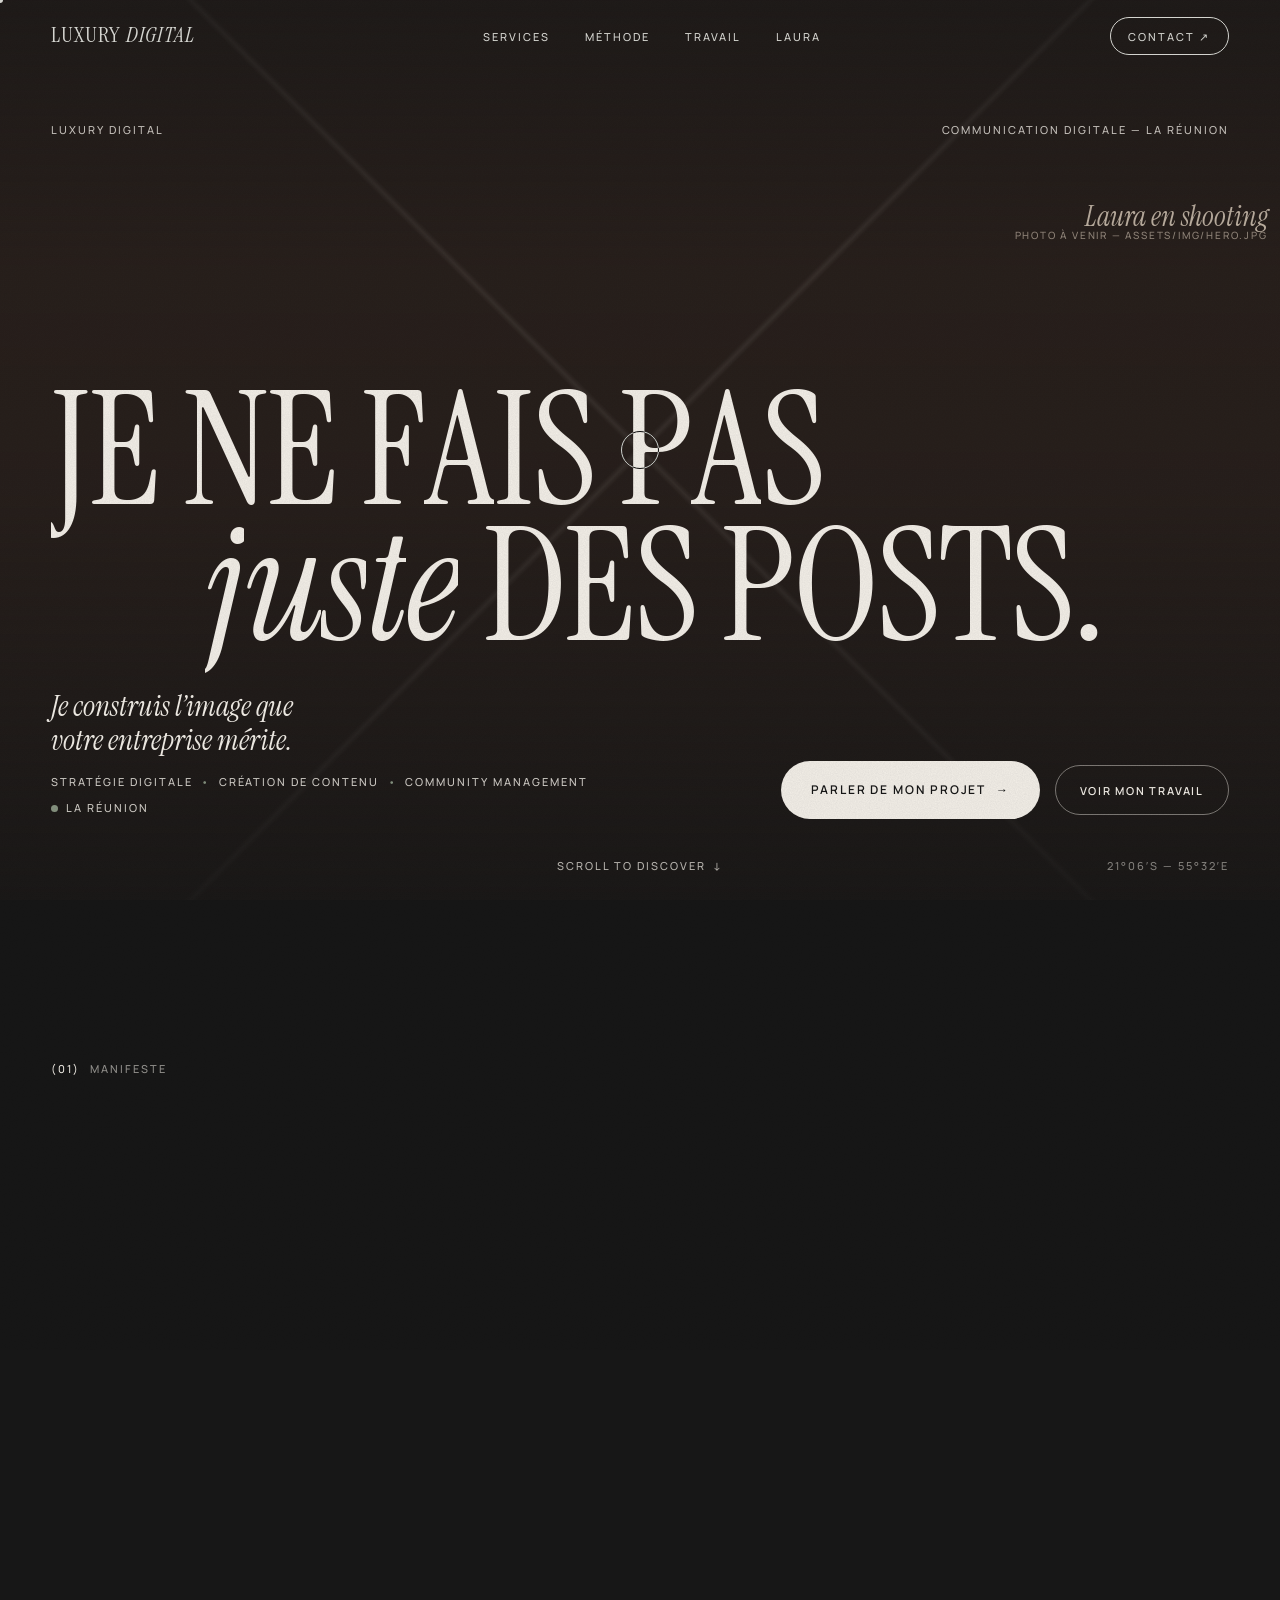
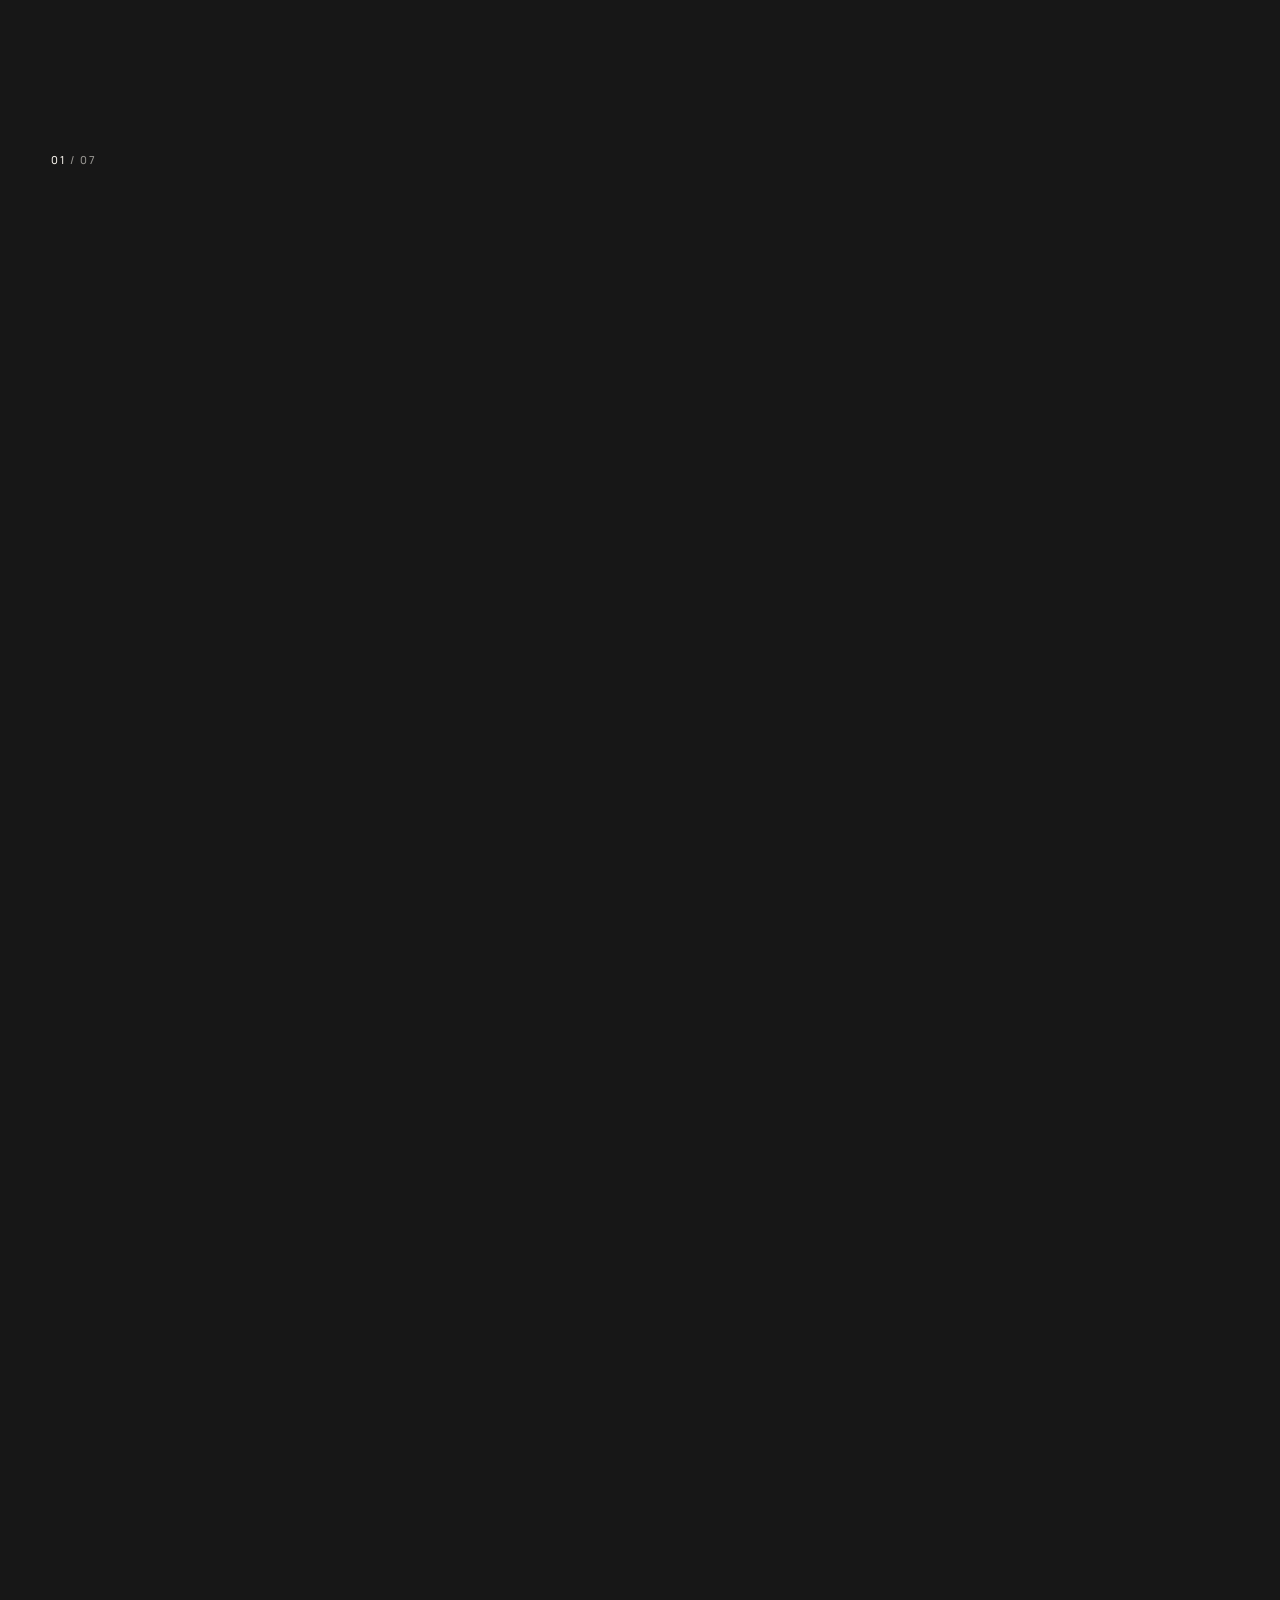
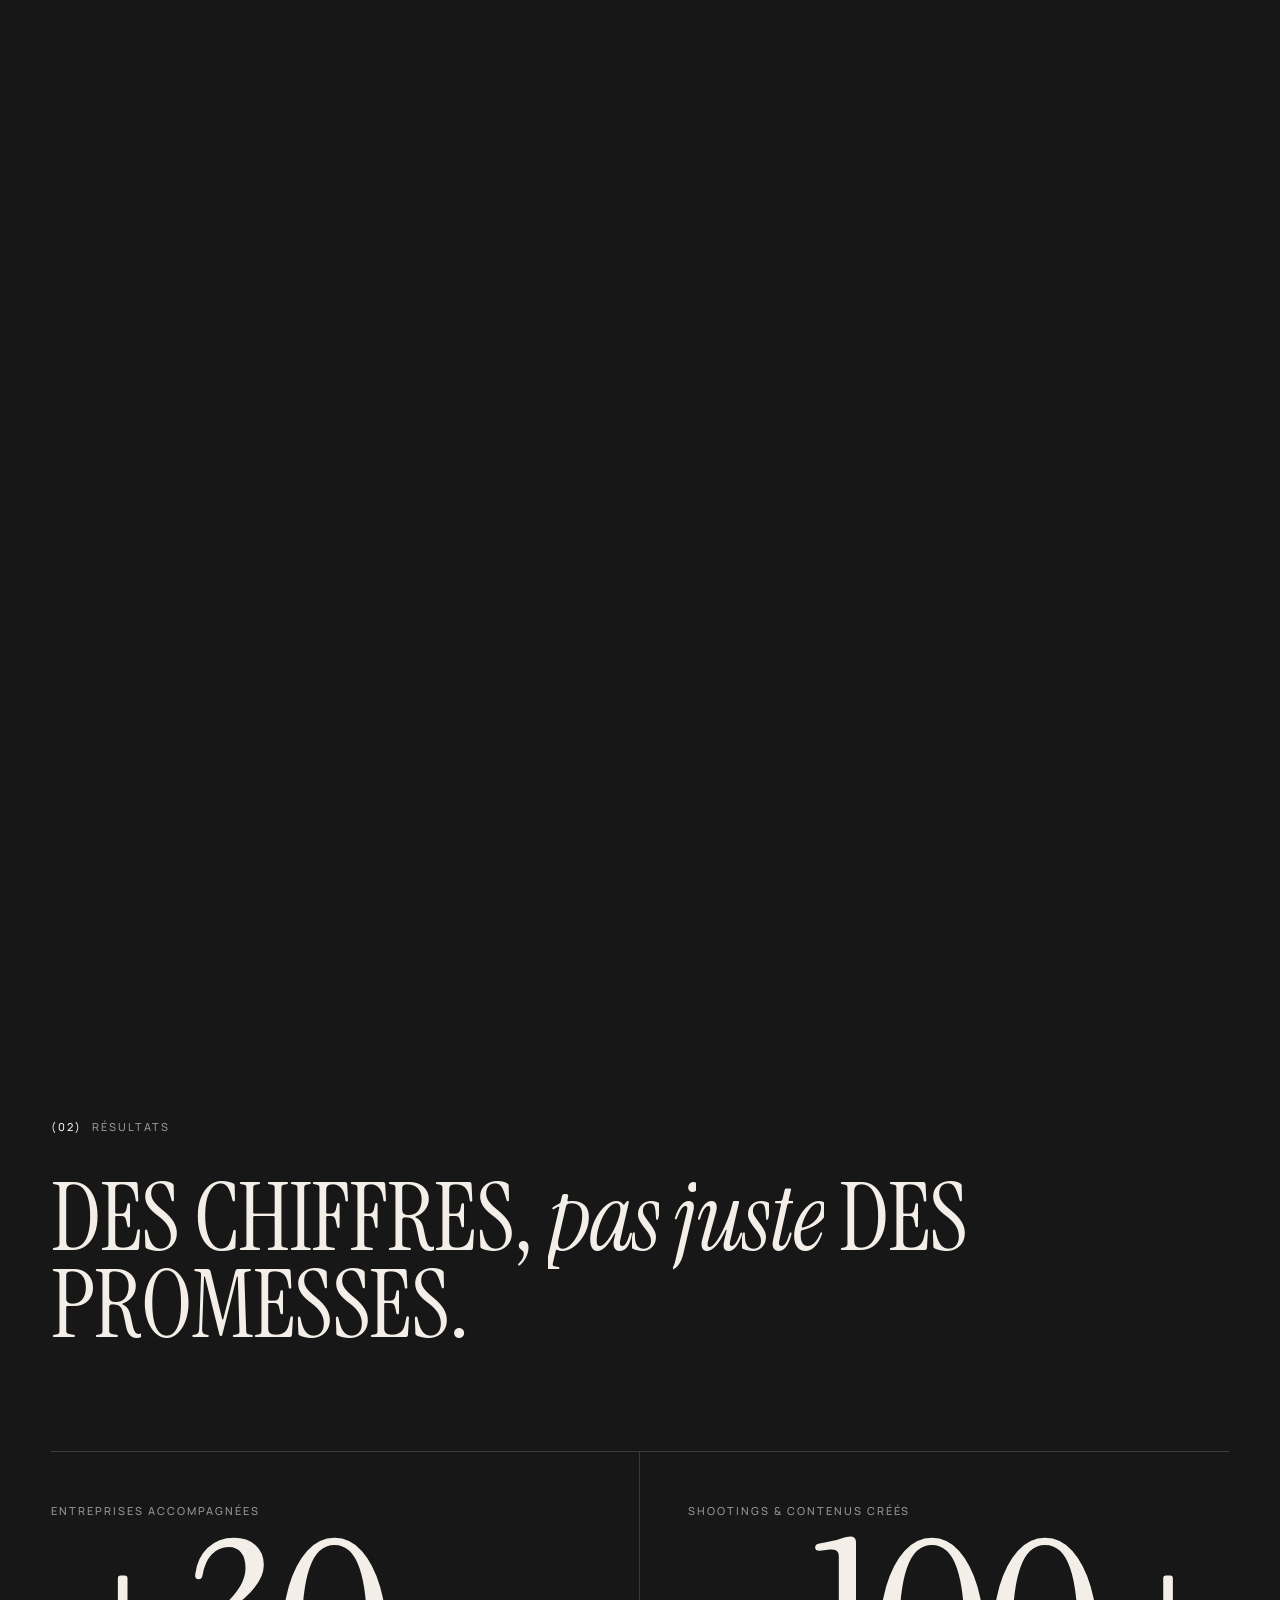
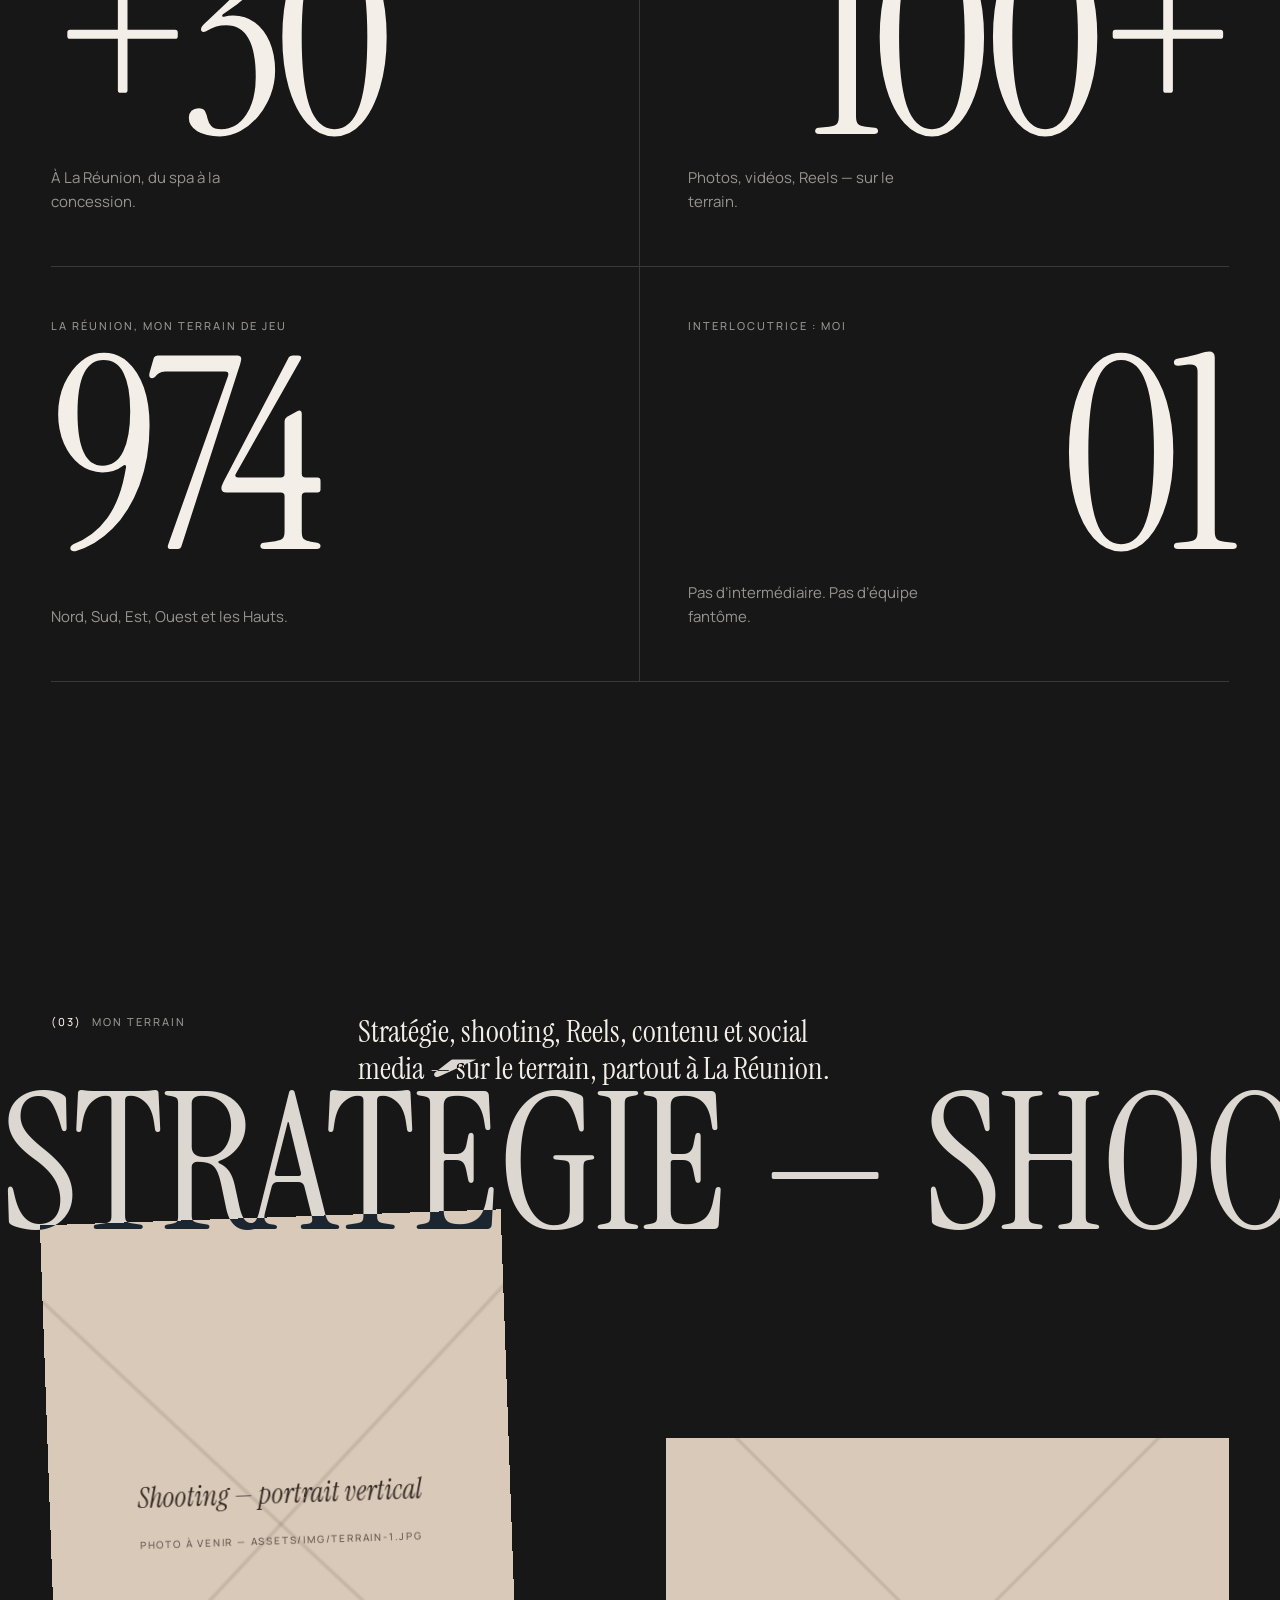
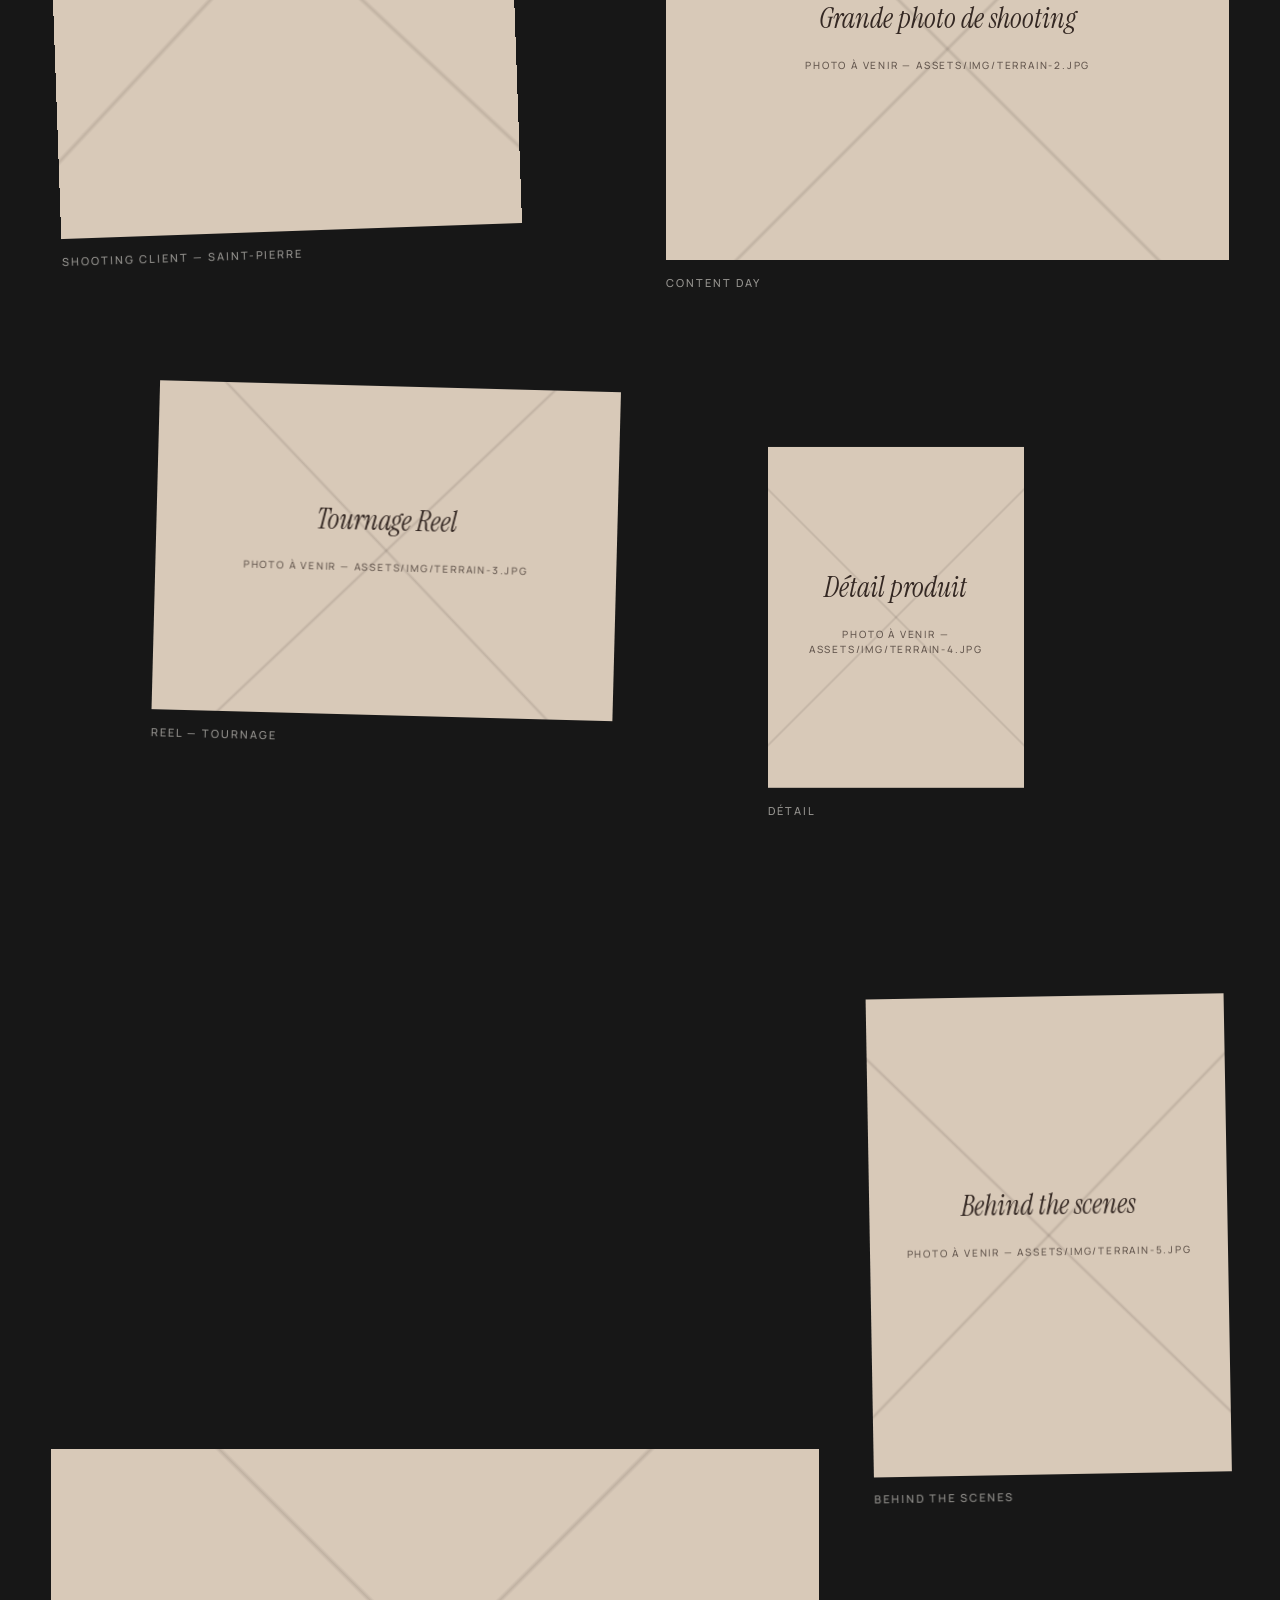
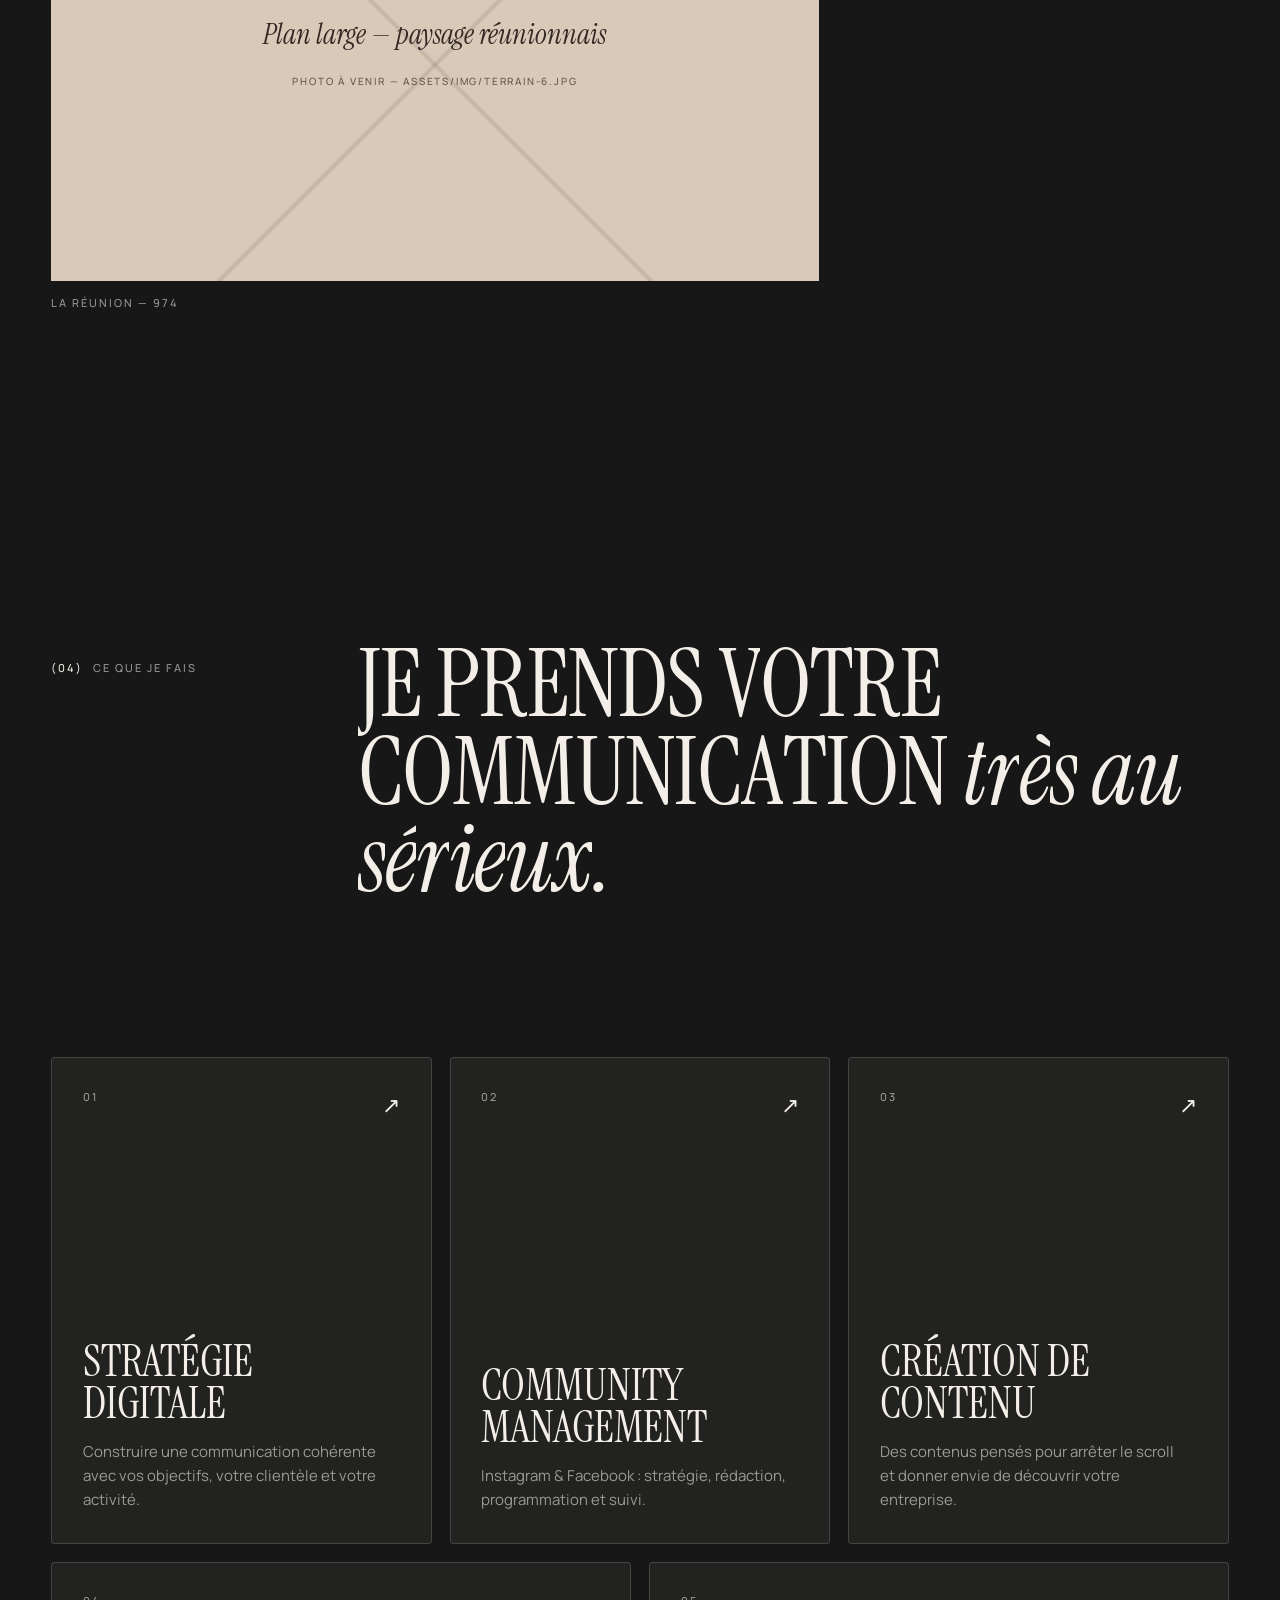
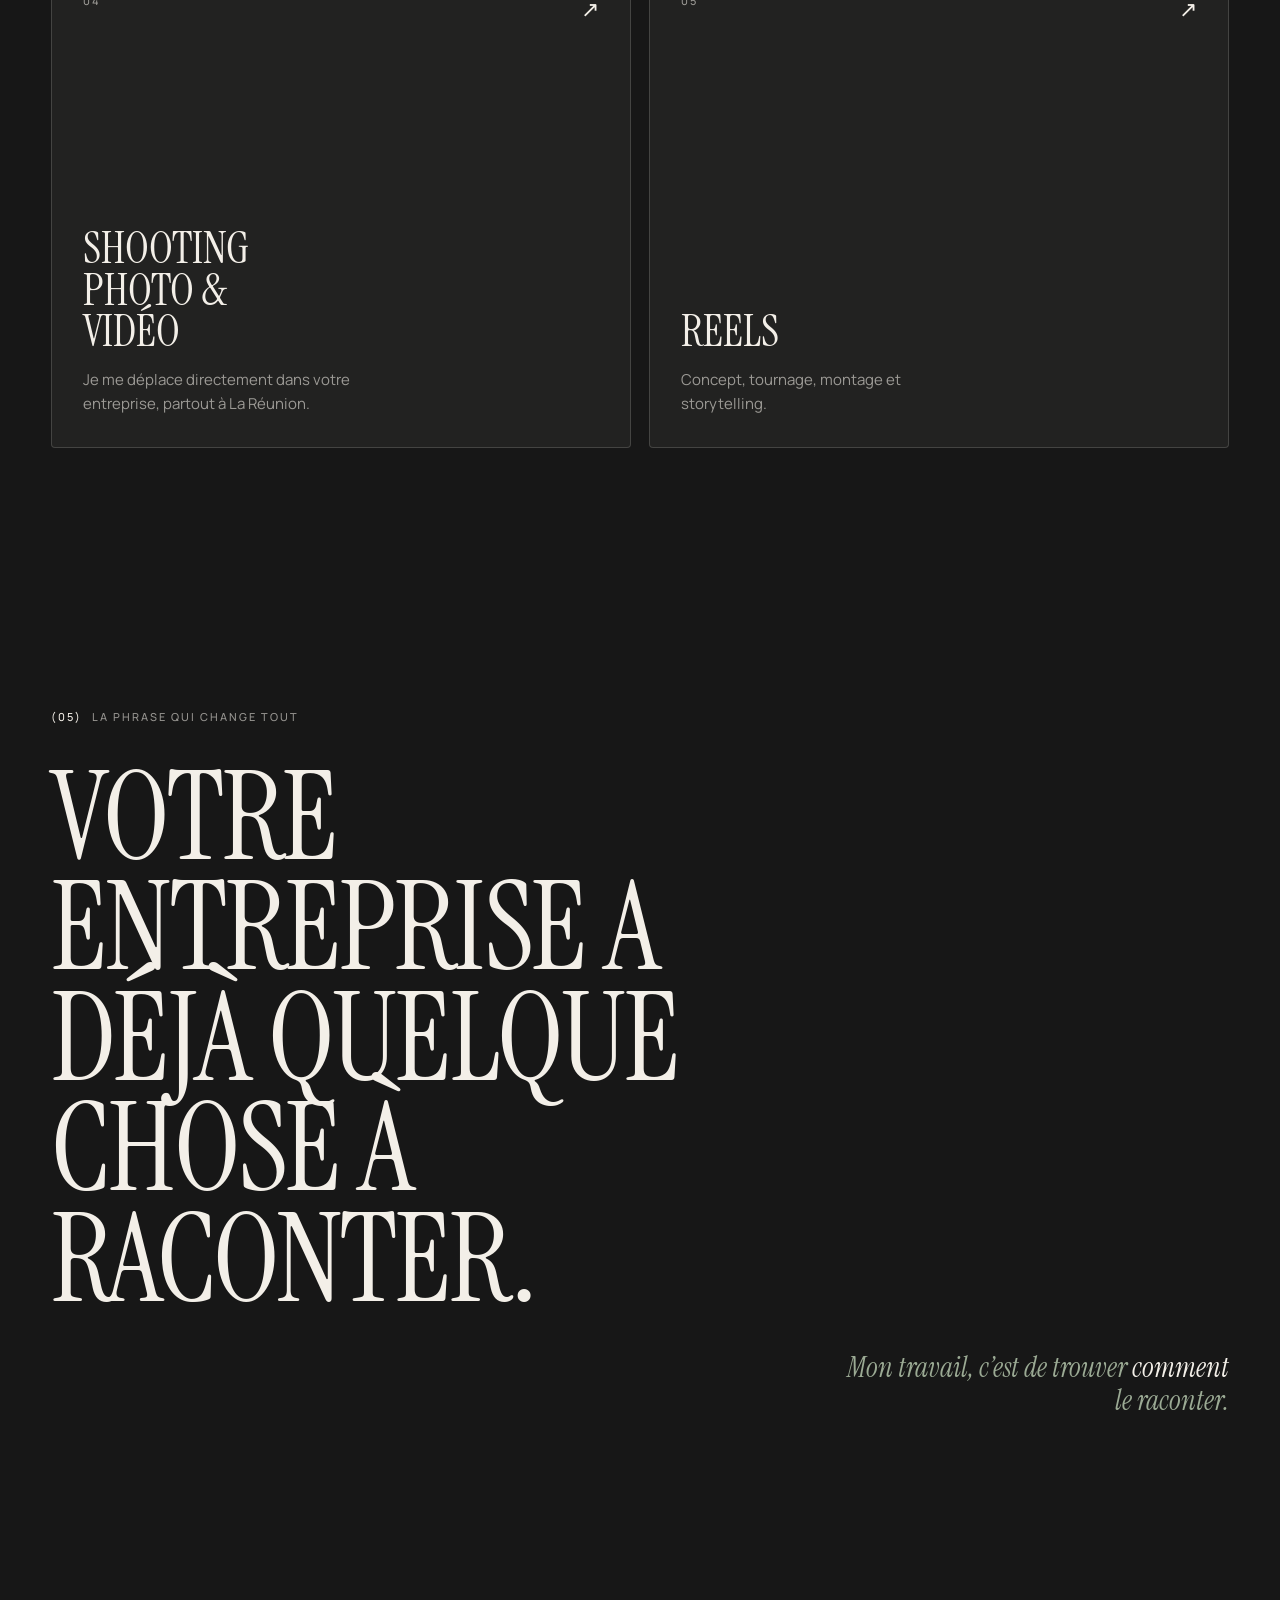
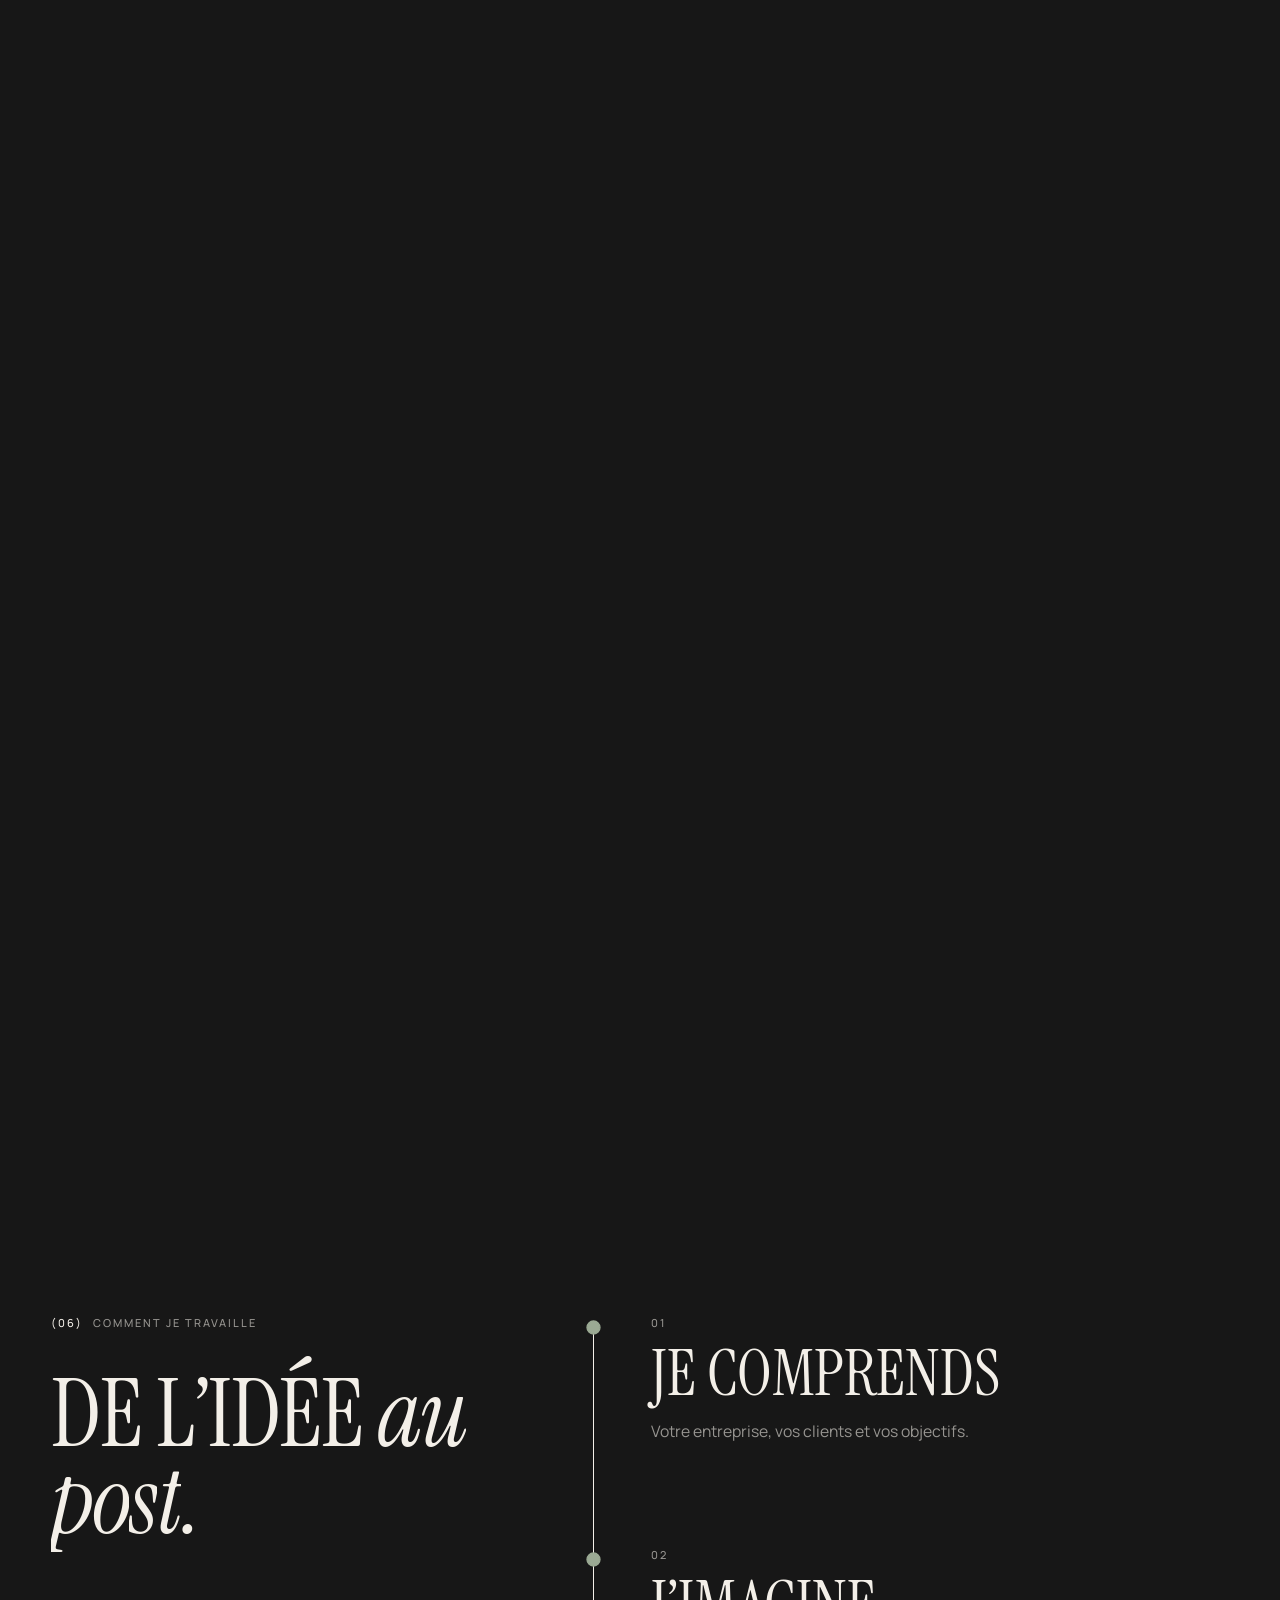
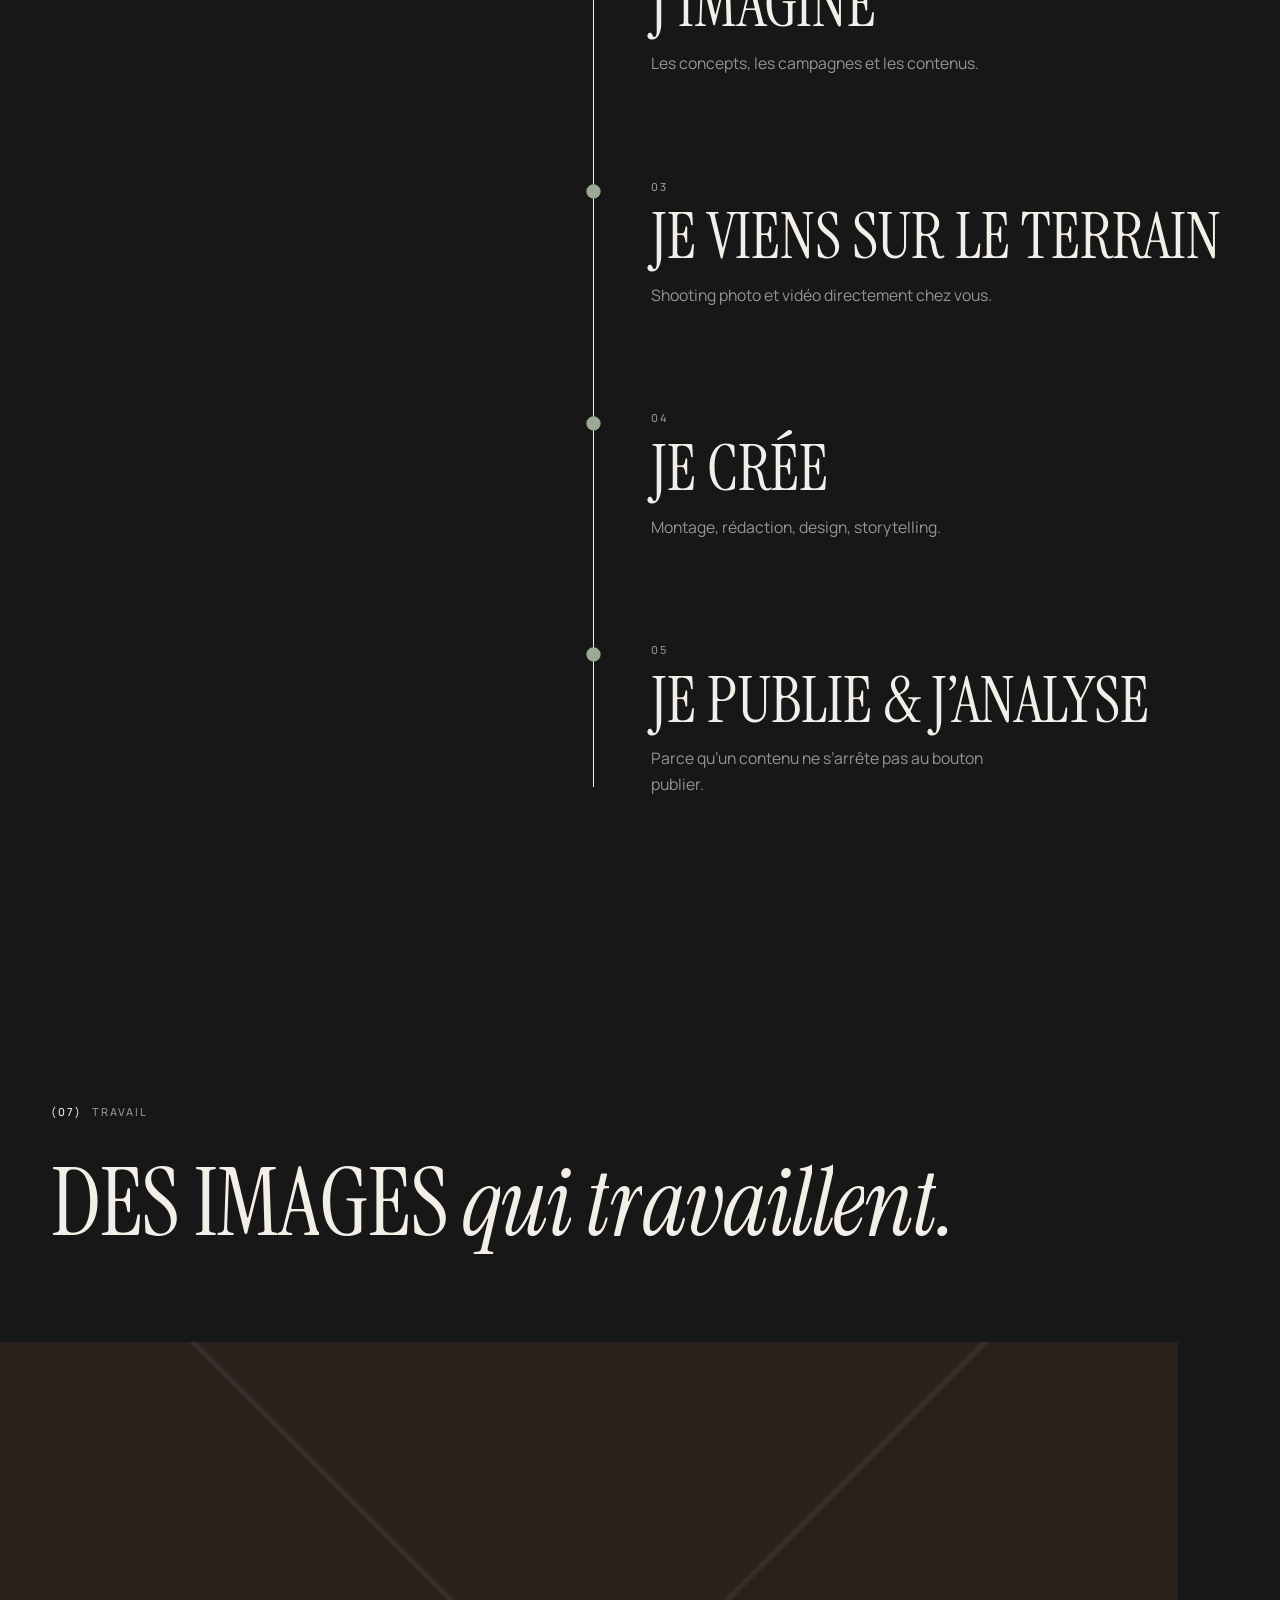
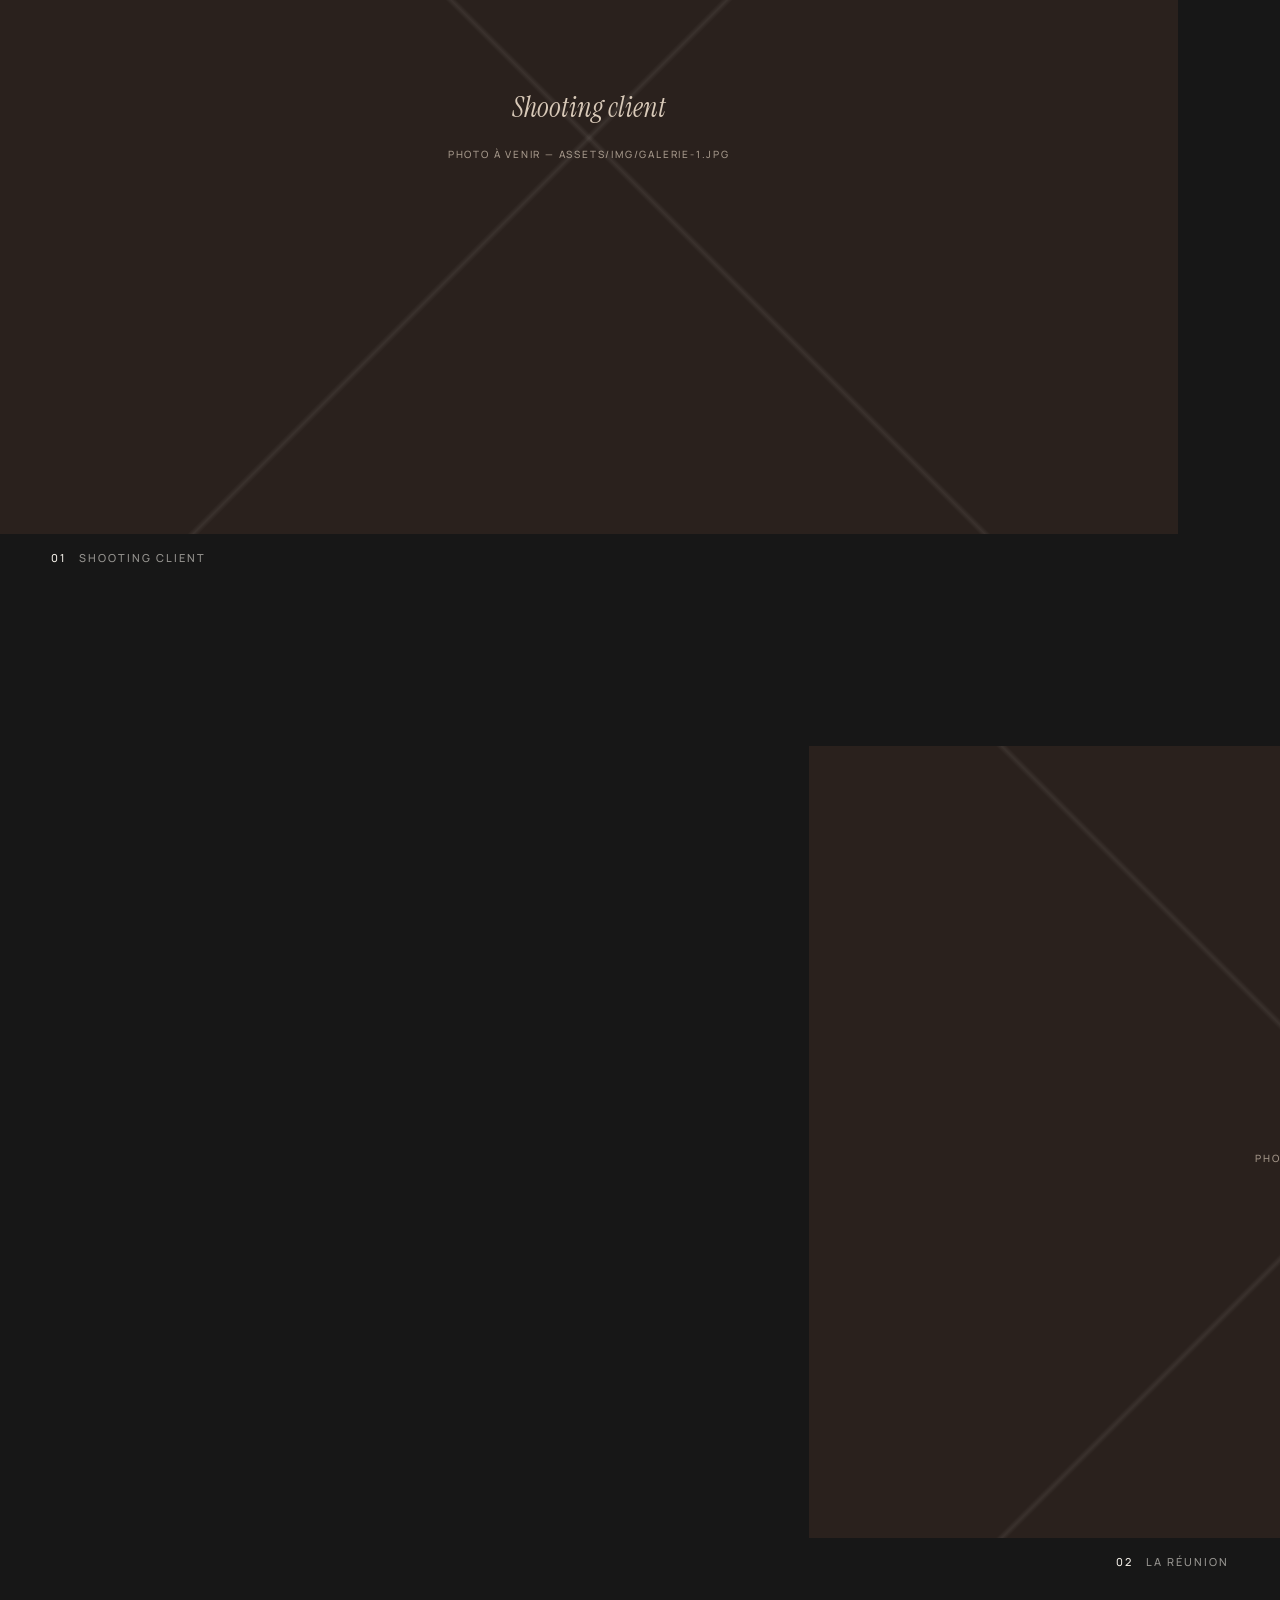
==== index.html @ c5b760ed "Site one-page Luxury Digital : design éditorial, animations, SEO - index.html : 12 sections (hero, m" ====
<!doctype html>
<html lang="fr" class="no-js">
<head>
  <meta charset="utf-8">
  <meta name="viewport" content="width=device-width, initial-scale=1, viewport-fit=cover">

  <title>Luxury Digital — Community manager &amp; création de contenu à La Réunion (974)</title>
  <meta name="description" content="Luxury Digital accompagne les entreprises de La Réunion dans leur communication digitale : stratégie, community management Instagram &amp; Facebook, création de contenu, shooting photo &amp; vidéo et Reels. +30 entreprises accompagnées.">
  <meta name="author" content="Laura — Luxury Digital">
  <meta name="robots" content="index, follow, max-image-preview:large">
  <meta name="theme-color" content="#171717">
  <meta name="geo.region" content="RE">
  <meta name="geo.placename" content="La Réunion">
  <meta name="geo.position" content="-21.1151;55.5364">
  <meta name="ICBM" content="-21.1151, 55.5364">
  <link rel="canonical" href="https://www.luxury-digital.re/">

  <!-- Open Graph / réseaux sociaux -->
  <meta property="og:type" content="website">
  <meta property="og:locale" content="fr_FR">
  <meta property="og:site_name" content="Luxury Digital">
  <meta property="og:title" content="Luxury Digital — Je ne fais pas juste des posts.">
  <meta property="og:description" content="Stratégie digitale, community management, création de contenu, shooting photo &amp; vidéo et Reels pour les entreprises de La Réunion.">
  <meta property="og:url" content="https://www.luxury-digital.re/">
  <meta property="og:image" content="https://www.luxury-digital.re/assets/img/og-image.jpg">
  <meta property="og:image:width" content="1200">
  <meta property="og:image:height" content="630">
  <meta property="og:image:alt" content="Luxury Digital — communication digitale à La Réunion">
  <meta name="twitter:card" content="summary_large_image">
  <meta name="twitter:title" content="Luxury Digital — Je ne fais pas juste des posts.">
  <meta name="twitter:description" content="Stratégie digitale, community management, création de contenu, shooting photo &amp; vidéo et Reels à La Réunion.">
  <meta name="twitter:image" content="https://www.luxury-digital.re/assets/img/og-image.jpg">

  <link rel="icon" href="favicon.svg" type="image/svg+xml">
  <link rel="apple-touch-icon" href="assets/img/apple-touch-icon.png">
  <link rel="manifest" href="site.webmanifest">

  <!-- Polices auto-hébergées : Instrument Serif (titres éditoriaux) + Manrope (texte) -->
  <link rel="preload" href="assets/fonts/instrument-serif-regular.woff2" as="font" type="font/woff2" crossorigin>
  <link rel="preload" href="assets/fonts/manrope-variable.woff2" as="font" type="font/woff2" crossorigin>

  <link rel="preload" as="image" href="assets/img/hero.jpg" fetchpriority="high">
  <link rel="stylesheet" href="css/style.css">

  <script>
    // JS actif + masquage propre des images manquantes (le placeholder CSS prend le relais).
    document.documentElement.classList.replace('no-js', 'js');
    document.addEventListener('error', function (e) {
      var t = e.target;
      if (t && t.tagName === 'IMG') t.classList.add('is-missing');
    }, true);
  </script>
  <script src="js/main.js" defer></script>

  <!-- Données structurées : comprises par Google et les moteurs IA -->
  <script type="application/ld+json">
  {
    "@context": "https://schema.org",
    "@graph": [
      {
        "@type": "WebSite",
        "@id": "https://www.luxury-digital.re/#website",
        "url": "https://www.luxury-digital.re/",
        "name": "Luxury Digital",
        "inLanguage": "fr-FR",
        "publisher": { "@id": "https://www.luxury-digital.re/#business" }
      },
      {
        "@type": ["ProfessionalService", "LocalBusiness"],
        "@id": "https://www.luxury-digital.re/#business",
        "name": "Luxury Digital",
        "description": "Agence indépendante de communication digitale à La Réunion : stratégie digitale, community management Instagram et Facebook, création de contenu, shooting photo et vidéo, Reels. Plus de 30 entreprises réunionnaises accompagnées.",
        "slogan": "Je ne fais pas juste des posts.",
        "url": "https://www.luxury-digital.re/",
        "image": "https://www.luxury-digital.re/assets/img/og-image.jpg",
        "logo": "https://www.luxury-digital.re/favicon.svg",
        "email": "contact@luxury-digital.re",
        "priceRange": "€€",
        "address": {
          "@type": "PostalAddress",
          "addressRegion": "La Réunion",
          "addressCountry": "RE"
        },
        "geo": { "@type": "GeoCoordinates", "latitude": -21.1151, "longitude": 55.5364 },
        "areaServed": { "@type": "AdministrativeArea", "name": "La Réunion (974)" },
        "founder": { "@id": "https://www.luxury-digital.re/#laura" },
        "sameAs": ["https://www.instagram.com/luxurydigital.re/"],
        "knowsAbout": ["Stratégie digitale", "Community management", "Instagram", "Facebook", "Création de contenu", "Shooting photo", "Vidéo", "Reels", "Storytelling", "Marketing local La Réunion"],
        "hasOfferCatalog": {
          "@type": "OfferCatalog",
          "name": "Services de communication digitale",
          "itemListElement": [
            { "@type": "Offer", "itemOffered": { "@type": "Service", "name": "Stratégie digitale", "description": "Construire une communication cohérente avec vos objectifs, votre clientèle et votre activité." } },
            { "@type": "Offer", "itemOffered": { "@type": "Service", "name": "Community management Instagram & Facebook", "description": "Stratégie, rédaction, programmation et suivi." } },
            { "@type": "Offer", "itemOffered": { "@type": "Service", "name": "Création de contenu", "description": "Des contenus pensés pour arrêter le scroll et donner envie de découvrir votre entreprise." } },
            { "@type": "Offer", "itemOffered": { "@type": "Service", "name": "Shooting photo & vidéo", "description": "Déplacement directement dans votre entreprise, partout à La Réunion." } },
            { "@type": "Offer", "itemOffered": { "@type": "Service", "name": "Reels", "description": "Concept, tournage, montage et storytelling." } }
          ]
        }
      },
      {
        "@type": "Person",
        "@id": "https://www.luxury-digital.re/#laura",
        "name": "Laura",
        "jobTitle": "Community manager & créatrice de contenu",
        "worksFor": { "@id": "https://www.luxury-digital.re/#business" },
        "workLocation": { "@type": "Place", "name": "La Réunion" }
      },
      {
        "@type": "FAQPage",
        "@id": "https://www.luxury-digital.re/#faq",
        "mainEntity": [
          { "@type": "Question", "name": "Qu'est-ce que Luxury Digital ?", "acceptedAnswer": { "@type": "Answer", "text": "Luxury Digital est une activité indépendante de communication digitale basée à La Réunion, fondée par Laura. Elle accompagne les entreprises réunionnaises en stratégie digitale, community management Instagram et Facebook, création de contenu, shooting photo et vidéo, et Reels." } },
          { "@type": "Question", "name": "Dans quelles zones de La Réunion intervenez-vous ?", "acceptedAnswer": { "@type": "Answer", "text": "Partout sur l'île : nord, sud, est, ouest et les Hauts. Les shootings photo et vidéo se font directement dans votre entreprise." } },
          { "@type": "Question", "name": "Travaillez-vous seule ou avec une équipe ?", "acceptedAnswer": { "@type": "Answer", "text": "Seule, de la réflexion stratégique jusqu'au shooting. Pas d'intermédiaire, pas d'équipe fantôme : vous avez une seule interlocutrice." } },
          { "@type": "Question", "name": "Quels types d'entreprises accompagnez-vous ?", "acceptedAnswer": { "@type": "Answer", "text": "Plus de 30 entreprises de La Réunion : instituts de beauté, spas, commerces, restaurants, lieux touristiques, services automobiles et marques locales qui veulent une image à la hauteur de leur activité." } },
          { "@type": "Question", "name": "Comment démarrer un projet ?", "acceptedAnswer": { "@type": "Answer", "text": "Par email, WhatsApp ou Instagram. Un premier échange permet de comprendre votre entreprise, vos clients et vos objectifs avant de proposer une stratégie adaptée." } }
        ]
      }
    ]
  }
  </script>
</head>

<body data-theme="ink">
  <a class="skip-link" href="#contenu">Aller au contenu</a>

  <!-- Curseur personnalisé (desktop uniquement) -->
  <div class="cursor" aria-hidden="true"><span class="cursor__ring"><span class="cursor__label">View</span></span><span class="cursor__dot"></span></div>
  <div class="progress" aria-hidden="true"><span></span></div>

  <header class="header">
    <a class="header__logo" href="#top" aria-label="Luxury Digital — retour en haut">Luxury<em>Digital</em></a>
    <nav class="header__nav" aria-label="Navigation principale">
      <a href="#services">Services</a>
      <a href="#methode">Méthode</a>
      <a href="#galerie">Travail</a>
      <a href="#laura">Laura</a>
    </nav>
    <a class="header__cta" href="#contact">Contact <span aria-hidden="true">↗</span></a>
  </header>

  <main id="contenu">

    <!-- ============ HERO ============ -->
    <section class="hero" id="top" data-theme="ink" data-cursor="view" aria-labelledby="hero-title">
      <div class="hero__media">
        <div class="hero__img media media--dark" data-label="Laura en shooting" data-file="assets/img/hero.jpg">
          <img src="assets/img/hero.jpg" alt="Laura, fondatrice de Luxury Digital, en plein shooting photo pour une entreprise à La Réunion" width="2400" height="1600" fetchpriority="high" decoding="async">
        </div>
      </div>
      <div class="hero__veil" aria-hidden="true"></div>

      <div class="hero__grid">
        <p class="hero__eyebrow annot"><span>Luxury Digital</span><span>Communication digitale — La Réunion</span></p>

        <h1 class="hero__title" id="hero-title">
          <span class="line"><span data-split>Je ne fais pas</span></span>
          <span class="line line--indent"><span data-split><em>juste</em> des posts.</span></span>
          <span class="sr-only"> — Luxury Digital, community manager et créatrice de contenu à La Réunion.</span>
        </h1>

        <div class="hero__bottom">
          <div class="hero__text">
            <p class="hero__sub">Je construis l’image que votre entreprise mérite.</p>
            <p class="hero__meta annot">Stratégie digitale <i>•</i> Création de contenu <i>•</i> Community management</p>
            <p class="hero__loc annot"><span class="dot" aria-hidden="true"></span>La Réunion</p>
          </div>
          <div class="hero__actions">
            <a class="btn btn--primary magnetic" href="#contact"><span class="btn__inner">Parler de mon projet <span class="btn__arrow" aria-hidden="true">→</span></span></a>
            <a class="btn btn--ghost magnetic" href="#galerie"><span class="btn__inner">Voir mon travail</span></a>
          </div>
        </div>
      </div>

      <p class="hero__coords annot" aria-hidden="true">21°06′S — 55°32′E</p>
      <a class="hero__scroll annot" href="#manifeste">Scroll to discover <span aria-hidden="true">↓</span></a>
    </section>

    <!-- ============ 02 MANIFESTE ============ -->
    <section class="manifesto" id="manifeste" data-theme="cream" data-sticky="manifesto" aria-label="Manifeste">
      <div class="manifesto__sticky">
        <p class="label annot"><span>(01)</span> Manifeste</p>
        <h2 class="manifesto__statement">
          <span class="m-line" data-step="0"><span>Une bonne communication</span></span>
          <span class="m-line" data-step="0"><span>ne doit pas juste être belle.</span></span>
          <span class="m-line m-line--accent" data-step="1"><span>Elle doit donner <em>envie.</em></span></span>
        </h2>
        <ul class="manifesto__list">
          <li class="m-line" data-step="2"><span>De cliquer.</span></li>
          <li class="m-line" data-step="3"><span>De venir.</span></li>
          <li class="m-line" data-step="4"><span>De réserver.</span></li>
          <li class="m-line" data-step="5"><span>D’acheter.</span></li>
          <li class="m-line" data-step="6"><span><em>De se souvenir.</em></span></li>
        </ul>
        <p class="manifesto__counter annot" aria-hidden="true"><span class="manifesto__index">01</span> / 07</p>
      </div>
    </section>

    <!-- ============ 03 CHIFFRES ============ -->
    <section class="stats" id="chiffres" data-theme="sand" aria-labelledby="stats-title">
      <div class="container">
        <div class="section-head">
          <p class="label annot"><span>(02)</span> Résultats</p>
          <h2 class="title-xl" id="stats-title" data-split data-reveal>Des chiffres, <em>pas juste</em> des promesses.</h2>
        </div>

        <dl class="stats__grid">
          <div class="stat" data-reveal>
            <dt class="stat__label annot">Entreprises accompagnées</dt>
            <dd class="stat__num" data-count="30" data-prefix="+">+30</dd>
            <p class="stat__note">À La Réunion, du spa à la concession.</p>
          </div>
          <div class="stat" data-reveal>
            <dt class="stat__label annot">Shootings &amp; contenus créés</dt>
            <dd class="stat__num" data-count="100" data-suffix="+">100+</dd>
            <p class="stat__note">Photos, vidéos, Reels — sur le terrain.</p>
          </div>
          <div class="stat" data-reveal>
            <dt class="stat__label annot">La Réunion, mon terrain de jeu</dt>
            <dd class="stat__num" data-count="974">974</dd>
            <p class="stat__note">Nord, Sud, Est, Ouest et les Hauts.</p>
          </div>
          <div class="stat" data-reveal>
            <dt class="stat__label annot">Interlocutrice : moi</dt>
            <dd class="stat__num" data-count="1" data-pad="2">01</dd>
            <p class="stat__note">Pas d’intermédiaire. Pas d’équipe fantôme.</p>
          </div>
        </dl>
      </div>
    </section>

    <!-- ============ 04 MON TERRAIN ============ -->
    <section class="terrain" id="terrain" data-theme="cream" aria-labelledby="terrain-title">
      <div class="container terrain__head">
        <p class="label annot"><span>(03)</span> Mon terrain</p>
        <h2 class="terrain__title" id="terrain-title" data-reveal>Stratégie, shooting, Reels, contenu et social media — sur le terrain, partout à La Réunion.</h2>
      </div>

      <div class="terrain__ticker-wrap" aria-hidden="true">
        <div class="ticker">
          <div class="ticker__track">
            <span>Stratégie — Shooting — Reels — Contenu — Social media —&nbsp;</span>
            <span>Stratégie — Shooting — Reels — Contenu — Social media —&nbsp;</span>
          </div>
        </div>
      </div>

      <div class="terrain__grid">
        <figure class="t-item t-item--1" data-parallax style="--speed:.18;--rot:-2deg" data-cursor="view">
          <div class="media" data-label="Shooting — portrait vertical" data-file="assets/img/terrain-1.jpg"><img src="assets/img/terrain-1.jpg" alt="Shooting photo en entreprise à La Réunion" width="900" height="1200" loading="lazy" decoding="async"></div>
          <figcaption class="annot">Shooting client — Saint-Pierre</figcaption>
        </figure>
        <figure class="t-item t-item--2" data-parallax style="--speed:-.1;--rot:0deg" data-cursor="view">
          <div class="media" data-label="Grande photo de shooting" data-file="assets/img/terrain-2.jpg"><img src="assets/img/terrain-2.jpg" alt="Création de contenu pour une entreprise réunionnaise" width="1600" height="1200" loading="lazy" decoding="async"></div>
          <figcaption class="annot">Content day</figcaption>
        </figure>
        <figure class="t-item t-item--3" data-parallax style="--speed:.08;--rot:1.5deg" data-cursor="view">
          <div class="media" data-label="Tournage Reel" data-file="assets/img/terrain-3.jpg"><img src="assets/img/terrain-3.jpg" alt="Tournage d’un Reel Instagram" width="1400" height="1000" loading="lazy" decoding="async"></div>
          <figcaption class="annot">Reel — tournage</figcaption>
        </figure>
        <figure class="t-item t-item--4" data-parallax style="--speed:.22;--rot:0deg" data-cursor="view">
          <div class="media" data-label="Détail produit" data-file="assets/img/terrain-4.jpg"><img src="assets/img/terrain-4.jpg" alt="Photo produit réalisée lors d’un shooting" width="900" height="1200" loading="lazy" decoding="async"></div>
          <figcaption class="annot">Détail</figcaption>
        </figure>
        <figure class="t-item t-item--5" data-parallax style="--speed:-.14;--rot:-1deg" data-cursor="view">
          <div class="media" data-label="Behind the scenes" data-file="assets/img/terrain-5.jpg"><img src="assets/img/terrain-5.jpg" alt="Coulisses d’un shooting Luxury Digital" width="900" height="1200" loading="lazy" decoding="async"></div>
          <figcaption class="annot">Behind the scenes</figcaption>
        </figure>
        <figure class="t-item t-item--6" data-parallax style="--speed:.1;--rot:0deg" data-cursor="view">
          <div class="media" data-label="Plan large — paysage réunionnais" data-file="assets/img/terrain-6.jpg"><img src="assets/img/terrain-6.jpg" alt="Paysage de La Réunion lors d’un shooting" width="1920" height="1080" loading="lazy" decoding="async"></div>
          <figcaption class="annot">La Réunion — 974</figcaption>
        </figure>
      </div>
    </section>

    <!-- ============ 05 CE QUE JE FAIS ============ -->
    <section class="services" id="services" data-theme="cream" aria-labelledby="services-title">
      <div class="container">
        <div class="section-head section-head--split">
          <p class="label annot"><span>(04)</span> Ce que je fais</p>
          <div>
            <h2 class="title-xl" id="services-title" data-split data-reveal>Je prends votre communication <em>très au sérieux.</em></h2>
            <p class="services__aside" data-reveal>Mais pas moi-même.</p>
          </div>
        </div>

        <ol class="services__grid">
          <li class="card" data-tilt data-reveal>
            <div class="card__media media media--dark" data-label="Stratégie digitale" data-file="assets/img/service-strategie.jpg" aria-hidden="true"><img src="assets/img/service-strategie.jpg" alt="" width="1200" height="1500" loading="lazy" decoding="async"></div>
            <div class="card__body">
              <span class="card__num annot">01</span>
              <h3 class="card__title">Stratégie digitale</h3>
              <p class="card__text">Construire une communication cohérente avec vos objectifs, votre clientèle et votre activité.</p>
              <span class="card__arrow" aria-hidden="true">↗</span>
            </div>
          </li>
          <li class="card" data-tilt data-reveal>
            <div class="card__media media media--dark" data-label="Community management" data-file="assets/img/service-community.jpg" aria-hidden="true"><img src="assets/img/service-community.jpg" alt="" width="1200" height="1500" loading="lazy" decoding="async"></div>
            <div class="card__body">
              <span class="card__num annot">02</span>
              <h3 class="card__title">Community management</h3>
              <p class="card__text">Instagram &amp; Facebook : stratégie, rédaction, programmation et suivi.</p>
              <span class="card__arrow" aria-hidden="true">↗</span>
            </div>
          </li>
          <li class="card" data-tilt data-reveal>
            <div class="card__media media media--dark" data-label="Création de contenu" data-file="assets/img/service-contenu.jpg" aria-hidden="true"><img src="assets/img/service-contenu.jpg" alt="" width="1200" height="1500" loading="lazy" decoding="async"></div>
            <div class="card__body">
              <span class="card__num annot">03</span>
              <h3 class="card__title">Création de contenu</h3>
              <p class="card__text">Des contenus pensés pour arrêter le scroll et donner envie de découvrir votre entreprise.</p>
              <span class="card__arrow" aria-hidden="true">↗</span>
            </div>
          </li>
          <li class="card card--wide" data-tilt data-reveal>
            <div class="card__media media media--dark" data-label="Shooting photo &amp; vidéo" data-file="assets/img/service-shooting.jpg" aria-hidden="true"><img src="assets/img/service-shooting.jpg" alt="" width="1600" height="1200" loading="lazy" decoding="async"></div>
            <div class="card__body">
              <span class="card__num annot">04</span>
              <h3 class="card__title">Shooting photo &amp; vidéo</h3>
              <p class="card__text">Je me déplace directement dans votre entreprise, partout à La Réunion.</p>
              <span class="card__arrow" aria-hidden="true">↗</span>
            </div>
          </li>
          <li class="card card--wide" data-tilt data-reveal>
            <div class="card__media media media--dark" data-label="Reels" data-file="assets/img/service-reels.jpg" aria-hidden="true"><img src="assets/img/service-reels.jpg" alt="" width="1600" height="1200" loading="lazy" decoding="async"></div>
            <div class="card__body">
              <span class="card__num annot">05</span>
              <h3 class="card__title">Reels</h3>
              <p class="card__text">Concept, tournage, montage et storytelling.</p>
              <span class="card__arrow" aria-hidden="true">↗</span>
            </div>
          </li>
        </ol>
      </div>
    </section>

    <!-- ============ 06 LA PHRASE QUI CHANGE TOUT ============ -->
    <section class="statement" id="histoire" data-theme="choco" data-sticky="statement" aria-labelledby="statement-title">
      <div class="statement__sticky">
        <p class="label annot"><span>(05)</span> La phrase qui change tout</p>
        <h2 class="statement__title" id="statement-title" data-chars>Votre entreprise a déjà quelque chose à raconter.</h2>
        <p class="statement__sub">Mon travail, c’est de trouver <em>comment</em> le raconter.</p>
      </div>
    </section>

    <!-- ============ 07 COMMENT JE TRAVAILLE ============ -->
    <section class="process" id="methode" data-theme="cream" aria-labelledby="process-title">
      <div class="container process__layout">
        <div class="process__head">
          <p class="label annot"><span>(06)</span> Comment je travaille</p>
          <h2 class="title-xl" id="process-title" data-split data-reveal>De l’idée <em>au post.</em></h2>
        </div>

        <ol class="timeline" data-timeline>
          <li class="timeline__line" aria-hidden="true"><span></span></li>
          <li class="step">
            <span class="step__num annot">01</span>
            <h3 class="step__title">Je comprends</h3>
            <p class="step__text">Votre entreprise, vos clients et vos objectifs.</p>
          </li>
          <li class="step">
            <span class="step__num annot">02</span>
            <h3 class="step__title">J’imagine</h3>
            <p class="step__text">Les concepts, les campagnes et les contenus.</p>
          </li>
          <li class="step">
            <span class="step__num annot">03</span>
            <h3 class="step__title">Je viens sur le terrain</h3>
            <p class="step__text">Shooting photo et vidéo directement chez vous.</p>
          </li>
          <li class="step">
            <span class="step__num annot">04</span>
            <h3 class="step__title">Je crée</h3>
            <p class="step__text">Montage, rédaction, design, storytelling.</p>
          </li>
          <li class="step">
            <span class="step__num annot">05</span>
            <h3 class="step__title">Je publie &amp; j’analyse</h3>
            <p class="step__text">Parce qu’un contenu ne s’arrête pas au bouton publier.</p>
          </li>
        </ol>
      </div>
    </section>

    <!-- ============ 08 GALERIE ============ -->
    <section class="gallery" id="galerie" data-theme="ink" aria-labelledby="gallery-title">
      <div class="container gallery__head">
        <p class="label annot"><span>(07)</span> Travail</p>
        <h2 class="title-xl" id="gallery-title" data-split data-reveal>Des images <em>qui travaillent.</em></h2>
      </div>

      <figure class="g-panel g-panel--left" data-parallax data-cursor="view">
        <div class="g-panel__frame media media--dark" data-label="Shooting client" data-file="assets/img/galerie-1.jpg">
          <img src="assets/img/galerie-1.jpg" alt="Shooting client réalisé par Luxury Digital" width="2000" height="1250" loading="lazy" decoding="async">
        </div>
        <figcaption class="annot"><span>01</span> Shooting client</figcaption>
      </figure>

      <figure class="g-panel g-panel--right" data-parallax data-cursor="view">
        <div class="g-panel__frame media media--dark" data-label="La Réunion" data-file="assets/img/galerie-2.jpg">
          <img src="assets/img/galerie-2.jpg" alt="Photographie de La Réunion pour une campagne locale" width="2000" height="1250" loading="lazy" decoding="async">
        </div>
        <figcaption class="annot"><span>02</span> La Réunion</figcaption>
      </figure>

      <figure class="g-panel g-panel--zoom" data-parallax data-cursor="view">
        <div class="g-panel__frame media media--dark" data-label="Content day" data-file="assets/img/galerie-3.jpg">
          <img src="assets/img/galerie-3.jpg" alt="Content day : journée de création de contenu en entreprise" width="2400" height="1350" loading="lazy" decoding="async">
        </div>
        <figcaption class="annot"><span>03</span> Content day</figcaption>
      </figure>

      <div class="g-sticky">
        <figure class="g-sticky__media" data-cursor="view">
          <div class="media media--dark" data-label="Behind the scenes" data-file="assets/img/galerie-4.jpg">
            <img src="assets/img/galerie-4.jpg" alt="Coulisses d’un tournage de Reel à La Réunion" width="1200" height="1600" loading="lazy" decoding="async">
          </div>
          <figcaption class="annot"><span>04</span> Behind the scenes</figcaption>
        </figure>
        <div class="g-sticky__texts">
          <div class="g-text" data-reveal>
            <p class="annot">Avant</p>
            <p class="g-text__big">Un repérage, une intention, <em>une lumière.</em></p>
          </div>
          <div class="g-text" data-reveal>
            <p class="annot">Pendant</p>
            <p class="g-text__big">Diriger, rassurer, capter <em>le vrai.</em> Vos équipes, vos gestes, votre lieu.</p>
          </div>
          <div class="g-text" data-reveal>
            <p class="annot">Après</p>
            <p class="g-text__big">Des contenus prêts à publier, pensés pour <em>votre</em> audience.</p>
          </div>
        </div>
      </div>
    </section>

    <!-- ============ 09 PREUVE SOCIALE ============ -->
    <section class="clients" id="clients" data-theme="cream" aria-labelledby="clients-title">
      <div class="container clients__layout">
        <div class="clients__head">
          <p class="label annot"><span>(08)</span> Preuve sociale</p>
          <h2 class="title-xl" id="clients-title" data-split data-reveal>Ils m’ont fait <em>confiance.</em></h2>
          <p class="clients__note annot">+30 entreprises réunionnaises</p>
        </div>

        <div class="credits">
          <!-- Liste lisible (SEO + lecteurs d’écran) -->
          <ul class="sr-only">
            <li>Côté Sud Spa</li><li>Jardin des Parfums &amp; des Épices</li><li>Pandora Poppy</li><li>KEO Maison de Beauté</li><li>Framboise</li><li>Luxury Detailing</li>
          </ul>
          <div class="credits__roll" aria-hidden="true">
            <div class="credits__track">
              <!-- Ajoutez / modifiez vos clients ici (bloc répété 2× pour une boucle parfaite) -->
              <div class="credits__set">
                <p class="credits__role">avec</p>
                <p class="credits__name">Côté Sud Spa</p>
                <p class="credits__name credits__name--it">Jardin des Parfums <em>&amp;</em> des Épices</p>
                <p class="credits__name">Pandora Poppy</p>
                <p class="credits__role">et</p>
                <p class="credits__name credits__name--it">KEO Maison de Beauté</p>
                <p class="credits__name">Framboise</p>
                <p class="credits__name credits__name--it">Luxury Detailing</p>
                <p class="credits__role">&amp; plus de 24 autres entreprises de La Réunion</p>
              </div>
              <div class="credits__set">
                <p class="credits__role">avec</p>
                <p class="credits__name">Côté Sud Spa</p>
                <p class="credits__name credits__name--it">Jardin des Parfums <em>&amp;</em> des Épices</p>
                <p class="credits__name">Pandora Poppy</p>
                <p class="credits__role">et</p>
                <p class="credits__name credits__name--it">KEO Maison de Beauté</p>
                <p class="credits__name">Framboise</p>
                <p class="credits__name credits__name--it">Luxury Detailing</p>
                <p class="credits__role">&amp; plus de 24 autres entreprises de La Réunion</p>
              </div>
            </div>
          </div>
        </div>
      </div>
    </section>

    <!-- ============ 10 AVIS ============ -->
    <section class="reviews" id="avis" data-theme="cream" aria-labelledby="reviews-title">
      <div class="container">
        <div class="section-head">
          <p class="label annot"><span>(09)</span> Avis Google</p>
          <h2 class="sr-only" id="reviews-title">Avis clients Google</h2>
        </div>

        <figure class="review" data-reveal>
          <blockquote class="review__quote"><p>“Toujours à l’écoute, professionnelle, réactive et <em>pleine de bonnes idées.</em>”</p></blockquote>
          <figcaption class="review__meta annot"><span class="stars" aria-label="5 étoiles sur 5">★★★★★</span> Client Google</figcaption>
        </figure>

        <!-- AVIS D’EXEMPLE : remplacez le texte ci-dessous par un vrai avis Google, puis retirez la classe "is-sample" -->
        <figure class="review review--right is-sample" data-reveal>
          <blockquote class="review__quote"><p>“Laura a compris notre univers dès le premier rendez-vous. <em>Nos réseaux nous ressemblent enfin.</em>”</p></blockquote>
          <figcaption class="review__meta annot"><span class="stars" aria-label="5 étoiles sur 5">★★★★★</span> Client Google</figcaption>
        </figure>

        <!-- AVIS D’EXEMPLE : remplacez le texte ci-dessous par un vrai avis Google, puis retirez la classe "is-sample" -->
        <figure class="review is-sample" data-reveal>
          <blockquote class="review__quote"><p>“Des shootings efficaces, des Reels qui fonctionnent et <em>une vraie vision business.</em>”</p></blockquote>
          <figcaption class="review__meta annot"><span class="stars" aria-label="5 étoiles sur 5">★★★★★</span> Client Google</figcaption>
        </figure>
      </div>
    </section>

    <!-- ============ 11 PERSONNALITÉ ============ -->
    <section class="about" id="laura" data-theme="sand" aria-labelledby="about-title">
      <div class="container about__layout">
        <figure class="about__media" data-parallax data-cursor="view">
          <div class="media" data-label="Portrait de Laura" data-file="assets/img/laura-portrait.jpg">
            <img src="assets/img/laura-portrait.jpg" alt="Portrait de Laura, community manager et créatrice de contenu à La Réunion" width="1200" height="1600" loading="lazy" decoding="async">
          </div>
          <figcaption class="annot">Laura — fondatrice de Luxury Digital</figcaption>
        </figure>

        <div class="about__text">
          <p class="label annot"><span>(10)</span> Personnalité</p>
          <h2 class="title-xl" id="about-title" data-split data-reveal>Derrière l’écran, <em>il y a moi.</em></h2>
          <div class="about__body" data-reveal>
            <p class="about__lead">Je m’appelle Laura.</p>
            <p>Je travaille directement avec mes clients, de la réflexion stratégique jusqu’au shooting.</p>
            <p class="about__list"><span>Pas d’intermédiaire.</span><span>Pas d’équipe fantôme.</span></p>
            <p>Quand vous travaillez avec Luxury Digital, <strong>vous travaillez avec moi.</strong></p>
            <p class="about__wink">Et j’aime probablement un peu trop avoir une nouvelle idée de Reel à <span class="about__time">23h47</span>.</p>
          </div>
        </div>
      </div>
    </section>

    <!-- ============ FAQ (SEO / moteurs IA) ============ -->
    <section class="faq" id="faq" data-theme="sand" aria-labelledby="faq-title">
      <div class="container faq__layout">
        <div>
          <p class="label annot"><span>(11)</span> Questions fréquentes</p>
          <h2 class="title-l" id="faq-title">En bref.</h2>
        </div>
        <div class="faq__list">
          <details>
            <summary>Qu’est-ce que Luxury Digital ?</summary>
            <p>Luxury Digital est une activité indépendante de communication digitale basée à La Réunion, fondée par Laura. Elle accompagne les entreprises réunionnaises en stratégie digitale, community management Instagram et Facebook, création de contenu, shooting photo et vidéo, et Reels.</p>
          </details>
          <details>
            <summary>Dans quelles zones de La Réunion intervenez-vous ?</summary>
            <p>Partout sur l’île : nord, sud, est, ouest et les Hauts. Les shootings photo et vidéo se font directement dans votre entreprise.</p>
          </details>
          <details>
            <summary>Travaillez-vous seule ou avec une équipe ?</summary>
            <p>Seule, de la réflexion stratégique jusqu’au shooting. Pas d’intermédiaire, pas d’équipe fantôme : vous avez une seule interlocutrice.</p>
          </details>
          <details>
            <summary>Quels types d’entreprises accompagnez-vous ?</summary>
            <p>Plus de 30 entreprises de La Réunion : instituts de beauté, spas, commerces, restaurants, lieux touristiques, services automobiles et marques locales qui veulent une image à la hauteur de leur activité.</p>
          </details>
          <details>
            <summary>Comment démarrer un projet ?</summary>
            <p>Par email, WhatsApp ou Instagram. Un premier échange permet de comprendre votre entreprise, vos clients et vos objectifs avant de proposer une stratégie adaptée.</p>
          </details>
        </div>
      </div>
    </section>

    <!-- ============ 12 CTA ============ -->
    <section class="cta" id="contact" data-theme="ink" aria-labelledby="cta-title">
      <div class="container cta__inner">
        <p class="label annot"><span>(12)</span> Contact</p>
        <h2 class="cta__title" id="cta-title">
          <span class="line"><span data-split data-reveal>On fait quoi</span></span>
          <span class="line line--indent"><span data-split data-reveal>de votre <em>communication ?</em></span></span>
        </h2>
        <p class="cta__sub" data-reveal>Parlez-moi de votre entreprise.</p>

        <div class="cta__action">
          <a class="cta__btn magnetic" data-magnetic="0.45" href="mailto:contact@luxury-digital.re?subject=Nouveau%20projet%20%E2%80%94%20Luxury%20Digital&amp;body=Bonjour%20Laura%2C%0A%0AMon%20entreprise%20%3A%20%0AMon%20activit%C3%A9%20%3A%20%0AMon%20objectif%20%3A%20%0A">
            <span class="btn__inner">Démarrer un projet <span class="btn__arrow" aria-hidden="true">→</span></span>
          </a>
        </div>

        <ul class="cta__links">
          <li><a class="u-link" href="https://www.instagram.com/luxurydigital.re/" target="_blank" rel="noopener">Instagram</a></li>
          <li><a class="u-link" href="mailto:contact@luxury-digital.re">Email</a></li>
          <li><a class="u-link" href="https://wa.me/262600000000" target="_blank" rel="noopener">WhatsApp</a></li>
        </ul>
      </div>
    </section>
  </main>

  <!-- ============ FOOTER ============ -->
  <footer class="footer" data-theme="ink">
    <div class="container footer__inner">
      <p class="footer__logo">Luxury <em>Digital</em></p>
      <div class="footer__cols">
        <p class="footer__desc">Community Manager &amp; Créatrice de contenu<br>La Réunion <span aria-label="drapeau de La Réunion">🇷🇪</span></p>
        <ul class="footer__links">
          <li><a class="u-link" href="https://www.instagram.com/luxurydigital.re/" target="_blank" rel="noopener">Instagram</a></li>
          <li><a class="u-link" href="mailto:contact@luxury-digital.re">Email</a></li>
          <li><a class="u-link" href="https://wa.me/262600000000" target="_blank" rel="noopener">WhatsApp</a></li>
        </ul>
      </div>
      <div class="footer__bottom annot">
        <p>Stratégie. Création. Terrain. Résultats.</p>
        <p>© <span data-year>2026</span> Luxury Digital</p>
      </div>
    </div>
  </footer>
</body>
</html>
---- css/style.css ----
/* ==========================================================================
   LUXURY DIGITAL — feuille de styles
   Palette : crème #F3EFE8 · sable #D8C9B8 · chocolat #342823 · sauge #9BAA94 · noir doux #171717
   ========================================================================== */

/* ---------- Polices auto-hébergées (sous-ensemble latin, couvre le français) ---------- */
@font-face { font-family: 'Instrument Serif'; font-style: normal; font-weight: 400; font-display: swap; src: url('../assets/fonts/instrument-serif-regular.woff2') format('woff2'); }
@font-face { font-family: 'Instrument Serif'; font-style: italic; font-weight: 400; font-display: swap; src: url('../assets/fonts/instrument-serif-italic.woff2') format('woff2'); }
@font-face { font-family: 'Manrope'; font-style: normal; font-weight: 200 800; font-display: swap; src: url('../assets/fonts/manrope-variable.woff2') format('woff2'); }

/* Couleurs animables (transition douce du fond entre sections) */
@property --bg { syntax: '<color>'; inherits: true; initial-value: #F3EFE8; }
@property --fg { syntax: '<color>'; inherits: true; initial-value: #171717; }

:root {
  --cream: #F3EFE8;
  --sand: #D8C9B8;
  --choco: #342823;
  --sage: #9BAA94;
  --ink: #171717;

  --bg: var(--cream);
  --fg: var(--ink);

  --serif: 'Instrument Serif', 'Cormorant Garamond', 'DM Serif Display', Georgia, 'Times New Roman', serif;
  --sans: 'Manrope', 'Inter', 'Helvetica Neue', Helvetica, Arial, sans-serif;

  --gutter: clamp(1.25rem, 4vw, 3.5rem);
  --maxw: 1600px;
  --ease: cubic-bezier(.22, 1, .36, 1);
  --ease-io: cubic-bezier(.65, 0, .35, 1);
  --header-h: 72px;
}

/* Recalculées sur chaque élément qui change --fg */
body, [data-theme] {
  --muted: color-mix(in srgb, var(--fg) 58%, transparent);
  --hair: color-mix(in srgb, var(--fg) 16%, transparent);
}
body[data-theme="cream"] { --bg: var(--cream); --fg: var(--ink); }
body[data-theme="sand"]  { --bg: var(--sand);  --fg: var(--choco); }
body[data-theme="choco"] { --bg: var(--choco); --fg: var(--cream); }
body[data-theme="ink"]   { --bg: var(--ink);   --fg: var(--cream); }

/* ---------- Reset ---------- */
*, *::before, *::after { box-sizing: border-box; }
html { -webkit-text-size-adjust: 100%; text-size-adjust: 100%; overflow-x: clip; }
body, h1, h2, h3, p, ul, ol, dl, dd, figure, blockquote { margin: 0; padding: 0; }
ul, ol { list-style: none; }
img, video { display: block; max-width: 100%; height: auto; }
a { color: inherit; text-decoration: none; }
button { font: inherit; color: inherit; background: none; border: 0; cursor: pointer; }
em { font-style: italic; }

html.js { scroll-behavior: auto; }
html:not(.js) { scroll-behavior: smooth; }

body {
  background: var(--bg);
  color: var(--fg);
  font-family: var(--sans);
  font-size: clamp(15px, 1.05vw, 17px);
  line-height: 1.6;
  font-weight: 400;
  -webkit-font-smoothing: antialiased;
  -moz-osx-font-smoothing: grayscale;
  text-rendering: optimizeLegibility;
  overflow-x: clip;
  transition: --bg 1s var(--ease), --fg 1s var(--ease);
}

::selection { background: var(--sage); color: var(--ink); }

:focus-visible { outline: 1.5px solid var(--sage); outline-offset: 4px; }

/* Sans JS : chaque section garde sa propre couleur de fond */
html:not(.js) section[data-theme="sand"]  { --bg: var(--sand);  --fg: var(--choco); background: var(--bg); color: var(--fg); }
html:not(.js) section[data-theme="choco"] { --bg: var(--choco); --fg: var(--cream); background: var(--bg); color: var(--fg); }
html:not(.js) section[data-theme="ink"],
html:not(.js) footer[data-theme="ink"]    { --bg: var(--ink);   --fg: var(--cream); background: var(--bg); color: var(--fg); }
html:not(.js) section[data-theme="cream"] { --bg: var(--cream); --fg: var(--ink);   background: var(--bg); color: var(--fg); }

/* ---------- Grain photographique ---------- */
body::after {
  content: '';
  position: fixed;
  inset: -50%;
  z-index: 90;
  pointer-events: none;
  opacity: .07;
  background-image: url("data:image/svg+xml,%3Csvg xmlns='http://www.w3.org/2000/svg' width='180' height='180'%3E%3Cfilter id='n'%3E%3CfeTurbulence type='fractalNoise' baseFrequency='.85' numOctaves='3' stitchTiles='stitch'/%3E%3CfeColorMatrix values='0 0 0 0 0 0 0 0 0 0 0 0 0 0 0 0 0 0 1 0'/%3E%3C/filter%3E%3Crect width='100%25' height='100%25' filter='url(%23n)'/%3E%3C/svg%3E");
  animation: grain 1.2s steps(6) infinite;
}
@keyframes grain {
  0%, 100% { transform: translate(0, 0); }
  20% { transform: translate(-3%, 2%); }
  40% { transform: translate(2%, -4%); }
  60% { transform: translate(-4%, -2%); }
  80% { transform: translate(3%, 3%); }
}

/* ---------- Utilitaires ---------- */
.sr-only {
  position: absolute !important; width: 1px; height: 1px; padding: 0; margin: -1px;
  overflow: hidden; clip: rect(0 0 0 0); white-space: nowrap; border: 0;
}
.skip-link {
  position: fixed; top: 12px; left: 12px; z-index: 200; padding: .75rem 1.1rem;
  background: var(--cream); color: var(--ink); transform: translateY(-200%); transition: transform .3s var(--ease);
}
.skip-link:focus { transform: none; }

.container { width: 100%; max-width: var(--maxw); margin-inline: auto; padding-inline: var(--gutter); }

.annot {
  font-family: var(--sans);
  font-size: 11px;
  font-weight: 500;
  letter-spacing: .18em;
  text-transform: uppercase;
  line-height: 1.5;
}
.label { display: flex; gap: .9em; align-items: baseline; color: var(--muted); margin-bottom: clamp(1.5rem, 3vw, 2.5rem); }
.label span { color: var(--fg); }

.title-xl, .title-l, .hero__title, .cta__title, .statement__title, .manifesto__statement {
  font-family: var(--serif);
  font-weight: 400;
  text-transform: uppercase;
  line-height: .92;
  letter-spacing: -.015em;
}
.title-xl { font-size: clamp(2.6rem, 7.4vw, 8.5rem); }
.title-l  { font-size: clamp(2.2rem, 5vw, 5rem); }
.title-xl em, .title-l em, .hero__title em, .cta__title em, .statement__title em, .manifesto__statement em { font-style: italic; text-transform: none; letter-spacing: -.02em; }

.section-head { margin-bottom: clamp(3rem, 8vw, 7rem); }
.section-head--split { display: grid; gap: 1rem; }
@media (min-width: 900px) {
  .section-head--split { grid-template-columns: 1fr 3fr; align-items: start; }
  .section-head--split .label { margin-top: 1.2rem; }
}

section { position: relative; }

/* Lien souligné animé */
.u-link { position: relative; display: inline-block; padding-bottom: 2px; }
.u-link::after {
  content: ''; position: absolute; left: 0; right: 0; bottom: 0; height: 1px; background: currentColor;
  transform: scaleX(1); transform-origin: right; transition: transform .6s var(--ease);
}
.u-link:hover::after { animation: underline .8s var(--ease); }
@keyframes underline {
  0% { transform: scaleX(1); transform-origin: right; }
  50% { transform: scaleX(0); transform-origin: right; }
  50.1% { transform: scaleX(0); transform-origin: left; }
  100% { transform: scaleX(1); transform-origin: left; }
}

/* ---------- Médias + placeholders élégants ---------- */
.media {
  position: relative;
  overflow: hidden;
  background:
    linear-gradient(135deg, transparent 49.6%, color-mix(in srgb, var(--choco) 14%, transparent) 50%, transparent 50.4%),
    linear-gradient(45deg, transparent 49.6%, color-mix(in srgb, var(--choco) 14%, transparent) 50%, transparent 50.4%),
    var(--sand);
  color: var(--choco);
}
.media--dark {
  background:
    linear-gradient(135deg, transparent 49.7%, rgba(243, 239, 232, .08) 50%, transparent 50.3%),
    linear-gradient(45deg, transparent 49.7%, rgba(243, 239, 232, .08) 50%, transparent 50.3%),
    #2a211d;
  color: var(--sand);
}
.media::before, .media::after {
  position: absolute; left: 50%; transform: translateX(-50%); text-align: center; width: 86%;
  pointer-events: none;
}
.media::before {
  content: attr(data-label);
  top: calc(50% - 1.6em);
  font-family: var(--serif);
  font-style: italic;
  font-size: clamp(1.2rem, 2.2vw, 2rem);
  line-height: 1.1;
}
.media::after {
  content: 'Photo à venir — ' attr(data-file);
  top: calc(50% + .9em);
  font: 500 10px/1.5 var(--sans);
  letter-spacing: .18em;
  text-transform: uppercase;
  opacity: .7;
}
.media img, .media video {
  position: absolute; inset: 0; width: 100%; height: 100%; object-fit: cover; z-index: 1;
  background: inherit;
}
.media img.is-missing { display: none; }

/* ---------- Curseur custom ---------- */
.cursor { display: none; }
@media (hover: hover) and (pointer: fine) {
  html.js.has-cursor, html.js.has-cursor a, html.js.has-cursor button, html.js.has-cursor summary { cursor: none; }
  .has-cursor .cursor { display: block; position: fixed; inset: 0 auto auto 0; z-index: 150; pointer-events: none; mix-blend-mode: difference; }
  .cursor__dot, .cursor__ring { position: fixed; top: 0; left: 0; border-radius: 50%; will-change: transform; }
  .cursor__dot { width: 6px; height: 6px; margin: -3px 0 0 -3px; background: var(--cream); }
  .cursor__ring {
    width: 38px; height: 38px; margin: -19px 0 0 -19px; border: 1px solid var(--cream);
    display: grid; place-items: center;
    transition: width .5s var(--ease), height .5s var(--ease), margin .5s var(--ease), background-color .4s var(--ease), border-color .4s;
  }
  .cursor__label { font: 600 10px/1 var(--sans); letter-spacing: .22em; color: var(--ink); opacity: 0; transform: scale(.6); transition: opacity .3s, transform .5s var(--ease); padding-left: .22em; }
  .cursor.is-link .cursor__ring { width: 64px; height: 64px; margin: -32px 0 0 -32px; }
  .cursor.is-view { mix-blend-mode: normal; }
  .cursor.is-view .cursor__ring { width: 92px; height: 92px; margin: -46px 0 0 -46px; background: var(--cream); border-color: var(--cream); }
  .cursor.is-view .cursor__label { opacity: 1; transform: none; }
  .cursor.is-view .cursor__dot { opacity: 0; }
  .cursor.is-hidden { opacity: 0; }
}

/* ---------- Barre de progression ---------- */
.progress { position: fixed; top: 0; left: 0; right: 0; height: 2px; z-index: 120; pointer-events: none; }
.progress span { display: block; height: 100%; background: var(--sage); transform-origin: left; transform: scaleX(var(--scroll, 0)); }

/* ---------- Header ---------- */
.header {
  position: fixed; inset: 0 0 auto 0; z-index: 100;
  height: var(--header-h);
  display: flex; align-items: center; justify-content: space-between; gap: 2rem;
  padding-inline: var(--gutter);
  color: var(--cream);
  mix-blend-mode: difference;
  transition: transform .6s var(--ease);
}
.header.is-hidden { transform: translateY(-100%); }
.header__logo { font: 400 1.35rem/1 var(--serif); text-transform: uppercase; letter-spacing: .04em; }
.header__logo em { margin-left: .25em; }
.header__nav { display: none; gap: 2.2rem; }
.header__nav a, .header__cta { font: 500 11px/1 var(--sans); letter-spacing: .18em; text-transform: uppercase; }
.header__nav a { position: relative; padding: .5rem 0; }
.header__nav a::after { content: ''; position: absolute; left: 0; bottom: 0; width: 100%; height: 1px; background: currentColor; transform: scaleX(0); transform-origin: right; transition: transform .5s var(--ease); }
.header__nav a:hover::after { transform: scaleX(1); transform-origin: left; }
.header__cta { padding: .8rem 1.1rem; border: 1px solid currentColor; border-radius: 100px; transition: background-color .4s, color .4s; }
.header__cta:hover { background: var(--cream); color: var(--ink); }
@media (min-width: 900px) { .header__nav { display: flex; } }

/* ---------- Boutons ---------- */
.btn {
  position: relative; display: inline-flex; align-items: center; justify-content: center;
  height: 58px; padding: 0 1.9rem; border-radius: 100px; overflow: hidden;
  font: 600 12px/1 var(--sans); letter-spacing: .16em; text-transform: uppercase;
  transition: transform .6s var(--ease);
  isolation: isolate;
}
.btn__inner { position: relative; z-index: 1; display: inline-flex; align-items: center; gap: .8em; transition: transform .6s var(--ease); }
.btn__arrow { display: inline-block; transition: transform .5s var(--ease); }
.btn:hover .btn__arrow { transform: translateX(5px); }
.btn::before {
  content: ''; position: absolute; inset: 0; z-index: 0; border-radius: inherit;
  transform: translateY(101%); transition: transform .6s var(--ease);
}
.btn:hover::before { transform: none; }
.btn--primary { background: var(--cream); color: var(--ink); }
.btn--primary::before { background: var(--sage); }
.btn--ghost { color: var(--cream); border: 1px solid rgba(243, 239, 232, .45); height: 50px; padding: 0 1.5rem; font-size: 11px; }
.btn--ghost::before { background: var(--cream); }
.btn--ghost:hover { color: var(--ink); }

/* ==========================================================================
   HERO
   ========================================================================== */
.hero {
  min-height: 100vh; min-height: 100svh;
  color: var(--cream);
  overflow: hidden;
  display: flex;
  background: var(--ink);
}
.hero__media { position: absolute; inset: -3%; will-change: transform; transform: translate3d(var(--hx, 0), var(--hy, 0), 0); }
.hero__img { position: absolute; inset: 0; }
.hero__img::before { top: 24%; left: auto; right: var(--gutter); transform: none; width: auto; text-align: right; }
.hero__img::after { top: calc(24% + 2.6em); left: auto; right: var(--gutter); transform: none; width: auto; text-align: right; }
.hero__img img { animation: heroZoom 3.4s var(--ease) both; }
@keyframes heroZoom { from { transform: scale(1.14); } to { transform: scale(1); } }
.hero__veil {
  position: absolute; inset: 0; pointer-events: none;
  background:
    linear-gradient(180deg, rgba(23, 23, 23, .55) 0%, rgba(23, 23, 23, .05) 30%, rgba(23, 23, 23, .1) 55%, rgba(23, 23, 23, .78) 100%);
}
.hero__grid {
  position: relative; z-index: 2; flex: 1;
  display: flex; flex-direction: column; justify-content: flex-end;
  padding: calc(var(--header-h) + 2rem) var(--gutter) clamp(5rem, 9vh, 7rem);
  max-width: var(--maxw); margin-inline: auto; width: 100%;
  transform: translate3d(calc(var(--hx, 0) * -.35), calc(var(--hy, 0) * -.35), 0);
}
.hero__eyebrow { display: flex; justify-content: space-between; gap: 1rem; opacity: .8; margin-bottom: auto; padding-top: 2vh; }
.hero__title {
  font-size: clamp(3.3rem, 12.4vw, 14.5rem);
  line-height: .86;
  margin: 2rem 0 clamp(1.5rem, 4vh, 3rem);
}
.hero__title .line { display: block; }
.hero__title .line--indent { padding-left: clamp(0rem, 12vw, 16rem); }
.hero__bottom { display: grid; gap: 2rem; align-items: end; }
.hero__sub { font: 400 clamp(1.35rem, 2.3vw, 2.2rem)/1.15 var(--serif); font-style: italic; max-width: 22ch; margin-bottom: 1rem; }
.hero__meta { opacity: .85; }
.hero__meta i { font-style: normal; color: var(--sage); margin: 0 .4em; }
.hero__loc { display: inline-flex; align-items: center; gap: .7em; margin-top: .6rem; opacity: .85; }
.dot { width: 7px; height: 7px; border-radius: 50%; background: var(--sage); box-shadow: 0 0 0 0 rgba(155, 170, 148, .6); animation: pulse 2.4s infinite; }
@keyframes pulse { 0% { box-shadow: 0 0 0 0 rgba(155, 170, 148, .55); } 70% { box-shadow: 0 0 0 10px rgba(155, 170, 148, 0); } 100% { box-shadow: 0 0 0 0 rgba(155, 170, 148, 0); } }
.hero__actions { display: flex; flex-wrap: wrap; gap: .9rem; align-items: center; }
.hero__scroll {
  position: absolute; z-index: 3; left: 50%; bottom: 1.6rem; translate: -50% 0;
  display: flex; align-items: center; gap: .6em; opacity: .75; white-space: nowrap;
}
.hero__scroll span { display: inline-block; animation: bob 2s var(--ease-io) infinite; }
@keyframes bob { 0%, 100% { transform: translateY(0); } 50% { transform: translateY(5px); } }
.hero__coords { position: absolute; z-index: 3; right: var(--gutter); bottom: 1.6rem; opacity: .5; display: none; }
@media (min-width: 900px) {
  .hero__bottom { grid-template-columns: 1fr auto; }
  .hero__coords { display: block; }
}

/* Entrée du hero */
.js .hero__sub, .js .hero__meta, .js .hero__loc, .js .hero__actions, .js .hero__eyebrow, .js .hero__scroll {
  opacity: 0; translate: 0 18px;
  transition: opacity 1.1s var(--ease), translate 1.1s var(--ease);
}
.js.is-loaded .hero__eyebrow { opacity: .8; translate: none; transition-delay: .2s; }
.js.is-loaded .hero__sub { opacity: 1; translate: none; transition-delay: 1.15s; }
.js.is-loaded .hero__meta { opacity: .85; translate: none; transition-delay: 1.35s; }
.js.is-loaded .hero__loc { opacity: .85; translate: none; transition-delay: 1.5s; }
.js.is-loaded .hero__actions { opacity: 1; translate: none; transition-delay: 1.65s; }
.js.is-loaded .hero__scroll { opacity: .75; translate: -50% 0; transition-delay: 2s; }
.js .hero__scroll { translate: -50% 18px; }

/* ---------- Split lettres ---------- */
.split-word { display: inline-block; white-space: nowrap; }
.split-char { display: inline-block; overflow: hidden; vertical-align: top; padding: .16em 0 .14em; margin: -.16em 0 -.14em; }
.split-char > span {
  display: inline-block; transform: translate3d(0, 140%, 0);
  transition: transform 1.1s var(--ease);
  transition-delay: calc(var(--i, 0) * 28ms + var(--d, 0ms));
}
.is-in .split-char > span, .is-in.split-char > span, [data-split].is-in .split-char > span { transform: none; }
.hero__title [data-split] { --d: 150ms; }

/* ---------- Reveal générique ---------- */
.js [data-reveal]:not([data-split]) { opacity: 0; transform: translate3d(0, 40px, 0); transition: opacity 1.2s var(--ease), transform 1.2s var(--ease); }
.js [data-reveal].is-in:not([data-split]) { opacity: 1; transform: none; }

/* ==========================================================================
   02 MANIFESTE
   ========================================================================== */
.manifesto { height: 360vh; }
.manifesto__sticky {
  position: sticky; top: 0; height: 100vh; height: 100svh;
  display: grid; align-content: center; gap: clamp(1.5rem, 4vh, 3rem);
  padding: var(--header-h) var(--gutter) 3rem;
  max-width: var(--maxw); margin-inline: auto;
  overflow: hidden;
}
.manifesto__sticky .label { margin-bottom: 0; }
.manifesto__statement { font-size: clamp(2.3rem, min(6.4vw, 9.6vh), 8rem); line-height: .93; }
.m-line { display: block; overflow: hidden; padding: .14em 0 .08em; margin: -.14em 0 -.08em; }
.m-line > span { display: inline-block; transform: translate3d(0, 140%, 0) rotate(2deg); transform-origin: left bottom; transition: transform 1.1s var(--ease), opacity .8s var(--ease), color .8s; }
.m-line.is-in > span { transform: none; }
.m-line--accent { color: var(--sage); }
.manifesto[data-stage="2"] .manifesto__statement .m-line:not(.m-line--accent) > span,
.manifesto[data-stage="3"] .manifesto__statement .m-line:not(.m-line--accent) > span,
.manifesto[data-stage="4"] .manifesto__statement .m-line:not(.m-line--accent) > span,
.manifesto[data-stage="5"] .manifesto__statement .m-line:not(.m-line--accent) > span,
.manifesto[data-stage="6"] .manifesto__statement .m-line:not(.m-line--accent) > span { opacity: .28; }
.manifesto__list {
  font: 400 clamp(1.9rem, min(4.2vw, 6.4vh), 5rem)/.98 var(--serif);
  text-transform: uppercase;
  display: grid; gap: .04em;
  justify-self: end; text-align: right;
}
.manifesto__list .m-line > span { transform: translate3d(0, 140%, 0); }
.manifesto__list .m-line.is-in > span { transform: none; }
.manifesto__counter { position: absolute; left: var(--gutter); bottom: 2rem; color: var(--muted); }
.manifesto__index { color: var(--fg); }
html:not(.js) .m-line > span { transform: none; }

/* ==========================================================================
   03 CHIFFRES
   ========================================================================== */
.stats { padding: clamp(6rem, 14vw, 12rem) 0; }
.stats__grid { display: grid; grid-template-columns: 1fr; border-top: 1px solid var(--hair); }
.stat {
  display: grid; grid-template-rows: auto 1fr auto; gap: 1rem;
  padding: clamp(1.8rem, 4vw, 3.5rem) 0;
  border-bottom: 1px solid var(--hair);
}
.stat__label { color: var(--muted); }
.stat__num {
  font: 400 clamp(6rem, 21vw, 19rem)/.8 var(--serif);
  letter-spacing: -.04em;
  font-variant-numeric: tabular-nums lining-nums;
}
.stat__note { color: var(--muted); max-width: 28ch; }
@media (min-width: 900px) {
  .stats__grid { grid-template-columns: 1fr 1fr; }
  .stat:nth-child(odd) { padding-right: 3rem; border-right: 1px solid var(--hair); }
  .stat:nth-child(even) { padding-left: 3rem; }
  .stat:nth-child(2), .stat:nth-child(3) { }
  .stat:nth-child(even) .stat__num { text-align: right; }
}

/* ==========================================================================
   04 MON TERRAIN
   ========================================================================== */
.terrain { padding: clamp(6rem, 12vw, 10rem) 0 clamp(6rem, 12vw, 12rem); }
.terrain__head { display: grid; gap: 1rem; margin-bottom: clamp(3rem, 6vw, 5rem); }
.terrain__title { font: 400 clamp(1.4rem, 2.4vw, 2.3rem)/1.2 var(--serif); max-width: 34ch; }
@media (min-width: 900px) { .terrain__head { grid-template-columns: 1fr 3fr; } }

.terrain__ticker-wrap { position: sticky; top: 42vh; height: 0; z-index: 5; pointer-events: none; mix-blend-mode: difference; }
.ticker { overflow: hidden; transform: translateY(-50%); color: var(--cream); }
.ticker__track { display: flex; width: max-content; animation: ticker 38s linear infinite; }
.ticker__track span {
  font: 400 clamp(4.5rem, 15vw, 17rem)/1 var(--serif);
  text-transform: uppercase; white-space: nowrap; letter-spacing: -.01em;
  padding-block: .05em;
}
@keyframes ticker { to { transform: translate3d(-50%, 0, 0); } }

.terrain__grid {
  display: grid; grid-template-columns: repeat(12, 1fr); column-gap: var(--gutter); row-gap: clamp(3rem, 8vw, 8rem);
  padding-inline: var(--gutter); max-width: var(--maxw); margin: 0 auto;
  padding-top: 10vh;
}
.t-item { --speed: 0; --rot: 0deg; --p: .5; transform: translate3d(0, calc((var(--p) - .5) * var(--speed) * -420px), 0) rotate(var(--rot)); will-change: transform; }
.t-item figcaption { margin-top: .9rem; color: var(--muted); }
.t-item .media { aspect-ratio: 3 / 4; }
.t-item--1 { grid-column: 1 / 6; }
.t-item--2 { grid-column: 7 / 13; margin-top: 18vh; }
.t-item--2 .media { aspect-ratio: 4 / 3; }
.t-item--3 { grid-column: 2 / 7; }
.t-item--3 .media { aspect-ratio: 7 / 5; }
.t-item--4 { grid-column: 8 / 11; margin-top: 10vh; }
.t-item--5 { grid-column: 9 / 13; }
.t-item--6 { grid-column: 1 / 9; margin-top: -12vh; }
.t-item--6 .media { aspect-ratio: 16 / 9; }
@media (max-width: 899px) {
  .terrain__grid { grid-template-columns: repeat(6, 1fr); }
  .t-item--1 { grid-column: 1 / 5; }
  .t-item--2 { grid-column: 2 / 7; margin-top: 0; }
  .t-item--3 { grid-column: 1 / 7; }
  .t-item--4 { grid-column: 1 / 4; margin-top: 0; }
  .t-item--5 { grid-column: 4 / 7; margin-top: 12vh; }
  .t-item--6 { grid-column: 1 / 7; margin-top: 0; }
}

/* ==========================================================================
   05 SERVICES
   ========================================================================== */
.services { padding: clamp(6rem, 12vw, 11rem) 0; }
.services__aside { font: italic 400 clamp(1.4rem, 2.4vw, 2.4rem)/1 var(--serif); color: var(--muted); margin-top: 1.4rem; padding-left: clamp(0rem, 10vw, 12rem); }
.services__grid { display: grid; grid-template-columns: 1fr; gap: clamp(.9rem, 1.4vw, 1.4rem); perspective: 1400px; }
@media (min-width: 700px) { .services__grid { grid-template-columns: repeat(2, 1fr); } .card:first-child { grid-column: 1 / -1; } }
@media (min-width: 1100px) {
  .services__grid { grid-template-columns: repeat(6, 1fr); }
  .card { grid-column: span 2; }
  .card:first-child { grid-column: span 2; }
  .card--wide { grid-column: span 3; }
}
.card {
  --rx: 0deg; --ry: 0deg;
  position: relative; min-height: clamp(380px, 38vw, 560px);
  border-radius: 4px; overflow: hidden;
  background: color-mix(in srgb, var(--fg) 5%, transparent);
  border: 1px solid var(--hair);
  transform-style: preserve-3d;
  transition: transform .7s var(--ease), color .6s var(--ease), border-color .6s;
}
.js .card[data-reveal] { transition: opacity 1.2s var(--ease), transform .7s var(--ease), color .6s var(--ease), border-color .6s; }
.js .card.is-in.is-tilting[data-tilt], .card.is-tilting { transform: perspective(1400px) rotateX(var(--rx)) rotateY(var(--ry)) translateZ(0); transition: transform .15s linear, color .6s var(--ease); }
.card__media { position: absolute; inset: 0; opacity: 0; transform: scale(1.12); transition: opacity .8s var(--ease), transform 1.4s var(--ease); }
.card__media::before { top: 4.2rem; font-size: 1rem; left: auto; right: 1.4rem; transform: none; width: auto; text-align: right; }
.card__media::after { top: 5.8rem; left: auto; right: 1.4rem; transform: none; width: auto; text-align: right; }
.card__media img { filter: brightness(.62); }
.card__body {
  position: relative; z-index: 2; height: 100%;
  display: grid; grid-template-rows: auto 1fr auto auto; gap: 1rem;
  padding: clamp(1.4rem, 2.4vw, 2.4rem);
  transform: translateZ(40px);
}
.card__num { color: var(--muted); transition: color .6s; }
.card__title { grid-row: 3; font: 400 clamp(2rem, 3.4vw, 3.6rem)/.95 var(--serif); text-transform: uppercase; max-width: 12ch; }
.card__text { grid-row: 4; max-width: 34ch; color: var(--muted); transition: color .6s; }
.card__arrow { position: absolute; top: clamp(1.2rem, 2.2vw, 2.2rem); right: clamp(1.4rem, 2.4vw, 2.4rem); font-size: 1.4rem; transition: transform .6s var(--ease); }
.card:hover { color: var(--cream); border-color: transparent; }
.card:hover .card__media { opacity: 1; transform: none; }
.card:hover .card__num, .card:hover .card__text { color: rgba(243, 239, 232, .8); }
.card:hover .card__arrow { transform: rotate(45deg); }
@media (hover: none) {
  .card__media { opacity: .9; transform: none; }
  .card { color: var(--cream); }
  .card .card__num, .card .card__text { color: rgba(243, 239, 232, .82); }
  .card__media::before, .card__media::after { display: none; }
}

/* ==========================================================================
   06 STATEMENT
   ========================================================================== */
.statement { height: 240vh; }
.statement__sticky {
  position: sticky; top: 0; height: 100vh; height: 100svh;
  display: grid; align-content: center; gap: clamp(1.5rem, 4vh, 3rem);
  padding: var(--header-h) var(--gutter) 3rem;
  max-width: var(--maxw); margin-inline: auto;
}
.statement__sticky .label { margin-bottom: 0; }
.statement__title { font-size: clamp(3rem, 9.6vw, 11.5rem); line-height: .9; max-width: 14ch; }
.statement__title .ch { opacity: .14; transition: opacity .35s linear; }
.statement__title .ch.is-lit { opacity: 1; }
.statement__sub { font: italic 400 clamp(1.3rem, 2.2vw, 2.1rem)/1.2 var(--serif); color: var(--sage); max-width: 30ch; justify-self: end; text-align: right; opacity: 0; transform: translateY(20px); transition: opacity 1s var(--ease), transform 1s var(--ease); }
.statement__sub em { color: var(--cream); }
.statement.is-done .statement__sub { opacity: 1; transform: none; }
html:not(.js) .statement__sub { opacity: 1; transform: none; }

/* ==========================================================================
   07 PROCESS
   ========================================================================== */
.process { padding: clamp(6rem, 12vw, 11rem) 0; }
.process__layout { display: grid; gap: clamp(3rem, 6vw, 6rem); }
@media (min-width: 900px) {
  .process__layout { grid-template-columns: 5fr 7fr; }
  .process__head { position: sticky; top: calc(var(--header-h) + 3rem); align-self: start; }
}
.timeline { position: relative; padding-left: clamp(2.5rem, 5vw, 5rem); }
.timeline__line { position: absolute; left: 6px; top: .6rem; bottom: .6rem; width: 1px; background: var(--hair); }
.timeline__line span { position: absolute; inset: 0; background: var(--fg); transform-origin: top; transform: scaleY(var(--fill, 0)); }
.step { position: relative; padding: 0 0 clamp(3.5rem, 8vw, 7rem); opacity: .25; transition: opacity .8s var(--ease); }
.step:last-child { padding-bottom: 0; }
.step::before {
  content: ''; position: absolute; left: calc(-1 * clamp(2.5rem, 5vw, 5rem) + 1px); top: .45rem; width: 11px; height: 11px; border-radius: 50%;
  background: var(--bg); border: 1px solid var(--fg); transition: background-color .6s, transform .6s var(--ease);
}
.step.is-active { opacity: 1; }
.step.is-active::before { background: var(--sage); border-color: var(--sage); transform: scale(1.3); }
.step__num { color: var(--muted); display: block; margin-bottom: .8rem; }
.step__title { font: 400 clamp(2.2rem, 5vw, 5.4rem)/.92 var(--serif); text-transform: uppercase; margin-bottom: 1rem; }
.step__text { max-width: 36ch; color: var(--muted); font-size: 1.05em; }
html:not(.js) .step { opacity: 1; }

/* ==========================================================================
   08 GALERIE
   ========================================================================== */
.gallery { padding: clamp(6rem, 12vw, 11rem) 0 0; overflow-x: clip; }
.gallery__head { margin-bottom: clamp(3rem, 8vw, 6rem); }
.g-panel { --e: 1; margin-bottom: clamp(5rem, 14vw, 12rem); }
.g-panel figcaption { display: flex; gap: 1.2em; margin-top: 1rem; padding-inline: var(--gutter); color: var(--muted); }
.g-panel figcaption span { color: var(--fg); }
.g-panel__frame { height: 88vh; height: 88svh; }
.g-panel--left { width: 92%; }
.g-panel--left .g-panel__frame { transform: translate3d(calc((1 - var(--e)) * -60%), 0, 0); }
.g-panel--right { width: 92%; margin-left: auto; }
.g-panel--right .g-panel__frame { transform: translate3d(calc((1 - var(--e)) * 60%), 0, 0); }
.g-panel--right figcaption { justify-content: flex-end; }
.g-panel--zoom .g-panel__frame { height: 100vh; height: 100svh; clip-path: inset(calc((1 - var(--e)) * 22%) calc((1 - var(--e)) * 30%) round calc((1 - var(--e)) * 24px)); }
.g-panel--zoom img { transform: scale(calc(1 + (1 - var(--e)) * .35)); }
.g-panel__frame, .g-panel__frame img { will-change: transform; }

.g-sticky { display: grid; gap: 0; }
.g-sticky__media { position: sticky; top: 0; height: 100vh; height: 100svh; padding: var(--gutter); padding-top: calc(var(--header-h) + 1rem); display: flex; flex-direction: column; }
.g-sticky__media .media { flex: 1; }
.g-sticky__media figcaption { display: flex; gap: 1.2em; margin-top: 1rem; color: var(--muted); }
.g-sticky__media figcaption span { color: var(--fg); }
.g-sticky__texts { padding: 0 var(--gutter) 20vh; }
.g-text { min-height: 80vh; display: flex; flex-direction: column; justify-content: center; gap: 1rem; }
.g-text .annot { color: var(--sage); }
.g-text__big { font: 400 clamp(2rem, 4.2vw, 4.6rem)/1 var(--serif); text-transform: uppercase; max-width: 16ch; }
.g-text__big em { text-transform: none; }
@media (min-width: 900px) {
  .g-sticky { grid-template-columns: 1fr 1fr; }
  .g-sticky__texts { padding-top: 10vh; }
}
@media (max-width: 899px) {
  .g-sticky__media { height: 70vh; position: sticky; top: 0; z-index: 0; }
  .g-sticky__texts { position: relative; z-index: 1; margin-top: -30vh; }
  .g-text { min-height: 60vh; justify-content: flex-end; }
  .g-text > * { background: var(--ink); padding: .4rem .8rem; align-self: flex-start; }
  .g-panel__frame { height: 62vh; }
  .g-panel--zoom .g-panel__frame { height: 80vh; }
}

/* ==========================================================================
   09 CLIENTS — générique façon défilé
   ========================================================================== */
.clients { padding: clamp(6rem, 12vw, 11rem) 0; }
.clients__layout { display: grid; gap: 3rem; align-items: center; }
.clients__note { color: var(--muted); margin-top: 1.6rem; }
@media (min-width: 900px) { .clients__layout { grid-template-columns: 5fr 7fr; } }
.credits__roll {
  height: clamp(420px, 72vh, 760px); overflow: hidden;
  -webkit-mask-image: linear-gradient(180deg, transparent 0%, #000 22%, #000 78%, transparent 100%);
          mask-image: linear-gradient(180deg, transparent 0%, #000 22%, #000 78%, transparent 100%);
}
.credits__track { animation: credits 34s linear infinite; }
.credits__roll:hover .credits__track { animation-play-state: paused; }
@keyframes credits { to { transform: translate3d(0, -50%, 0); } }
.credits__set { display: grid; gap: clamp(1.4rem, 3vh, 2.4rem); padding-bottom: clamp(1.4rem, 3vh, 2.4rem); text-align: center; }
.credits__role { font: 500 11px/1 var(--sans); letter-spacing: .3em; text-transform: uppercase; color: var(--muted); }
.credits__name { font: 400 clamp(2rem, 4.2vw, 4.4rem)/1 var(--serif); text-transform: uppercase; letter-spacing: .02em; }
.credits__name--it { font-style: italic; text-transform: none; letter-spacing: 0; }
.credits__name em { color: var(--sage); }

/* ==========================================================================
   10 AVIS
   ========================================================================== */
.reviews { padding: clamp(5rem, 10vw, 9rem) 0 clamp(6rem, 12vw, 11rem); }
.reviews .section-head { margin-bottom: clamp(2rem, 5vw, 4rem); }
.review { margin-bottom: clamp(4rem, 10vw, 9rem); position: relative; }
.review:last-child { margin-bottom: 0; }
.review--right { margin-left: auto; text-align: right; }
.review__quote { font: 400 clamp(2.2rem, 5.6vw, 6.4rem)/1 var(--serif); letter-spacing: -.01em; max-width: 19ch; }
.review--right .review__quote { margin-left: auto; }
.review__quote em { color: var(--choco); }
.review__meta { display: flex; gap: 1.2em; align-items: center; margin-top: 1.8rem; color: var(--muted); }
.review--right .review__meta { justify-content: flex-end; }
.stars { color: var(--sage); letter-spacing: .25em; font-size: 13px; }
.review.is-sample::before {
  content: 'Avis d’exemple — à remplacer';
  position: absolute; top: -1.8rem; left: 0; font: 600 9px/1 var(--sans); letter-spacing: .2em; text-transform: uppercase;
  padding: .35rem .5rem; border: 1px dashed var(--muted); color: var(--muted);
}
.review--right.is-sample::before { left: auto; right: 0; }

/* ==========================================================================
   11 À PROPOS
   ========================================================================== */
.about { padding: clamp(6rem, 12vw, 11rem) 0; }
.about__layout { display: grid; gap: clamp(3rem, 6vw, 6rem); align-items: center; }
@media (min-width: 900px) { .about__layout { grid-template-columns: 5fr 6fr; } }
.about__media { --p: .5; transform: translate3d(0, calc((var(--p) - .5) * -80px), 0); }
.about__media .media { aspect-ratio: 4 / 5; }
.about__media img { transform: scale(1.08); }
.about__media figcaption { margin-top: 1rem; color: var(--muted); }
.about__body { display: grid; gap: 1.1rem; margin-top: clamp(2rem, 4vw, 3rem); max-width: 48ch; font-size: 1.08em; }
.about__lead { font: italic 400 clamp(1.8rem, 3vw, 2.8rem)/1 var(--serif); }
.about__list { display: flex; flex-wrap: wrap; gap: .4rem 1.4rem; font: 400 clamp(1.3rem, 2vw, 1.9rem)/1.1 var(--serif); text-transform: uppercase; }
.about__list span { border-bottom: 1px solid currentColor; }
.about strong { font-weight: 600; }
.about__wink { color: var(--muted); padding-top: 1rem; border-top: 1px solid var(--hair); }
.about__time { font-family: var(--serif); font-style: italic; font-size: 1.5em; color: var(--fg); }

/* ---------- FAQ ---------- */
.faq { padding: 0 0 clamp(6rem, 12vw, 10rem); }
.faq__layout { display: grid; gap: 2rem; border-top: 1px solid var(--hair); padding-top: clamp(3rem, 6vw, 5rem); }
@media (min-width: 900px) { .faq__layout { grid-template-columns: 5fr 6fr; } }
.faq details { border-bottom: 1px solid var(--hair); }
.faq summary {
  list-style: none; cursor: pointer; display: flex; justify-content: space-between; gap: 1rem; align-items: baseline;
  padding: 1.3rem 0; font: 400 clamp(1.25rem, 1.8vw, 1.7rem)/1.2 var(--serif);
}
.faq summary::-webkit-details-marker { display: none; }
.faq summary::after { content: '+'; font-family: var(--sans); font-weight: 300; font-size: 1.4rem; transition: transform .5s var(--ease); }
.faq details[open] summary::after { transform: rotate(45deg); }
.faq details p { padding: 0 0 1.5rem; max-width: 60ch; color: var(--muted); }

/* ==========================================================================
   12 CTA
   ========================================================================== */
.cta { padding: clamp(7rem, 16vw, 14rem) 0 clamp(5rem, 10vw, 8rem); overflow: hidden; }
.cta__title { font-size: clamp(3rem, 10.5vw, 13rem); line-height: .88; }
.cta__title .line { display: block; }
.cta__title .line--indent { padding-left: clamp(0rem, 8vw, 10rem); }
.cta__sub { font: italic 400 clamp(1.4rem, 2.4vw, 2.4rem)/1.1 var(--serif); color: var(--sage); margin-top: 2rem; }
.cta__action { display: flex; justify-content: center; padding: clamp(3rem, 8vw, 6rem) 0; }
.cta__btn {
  position: relative; display: inline-grid; place-items: center;
  width: clamp(220px, 24vw, 340px); aspect-ratio: 1; border-radius: 50%;
  background: var(--cream); color: var(--ink); overflow: hidden; isolation: isolate;
  font: 600 clamp(12px, 1vw, 14px)/1.4 var(--sans); letter-spacing: .16em; text-transform: uppercase; text-align: center;
  transition: transform .7s var(--ease);
}
.cta__btn .btn__inner { flex-wrap: wrap; justify-content: center; max-width: 70%; }
.cta__btn::before { content: ''; position: absolute; inset: 0; background: var(--sage); border-radius: 50%; transform: scale(0); transition: transform .8s var(--ease); z-index: 0; }
.cta__btn:hover::before { transform: scale(1); }
.cta__btn::after { content: ''; position: absolute; inset: -14px; border-radius: 50%; border: 1px solid rgba(243, 239, 232, .25); animation: ring 3s var(--ease-io) infinite; z-index: -1; }
@keyframes ring { 0% { transform: scale(.94); opacity: 1; } 100% { transform: scale(1.18); opacity: 0; } }
.cta__btn:hover .btn__arrow { transform: translateX(6px); }
.cta__links { display: flex; justify-content: center; flex-wrap: wrap; gap: 1rem 3rem; font: 500 12px/1 var(--sans); letter-spacing: .2em; text-transform: uppercase; }

/* ---------- Footer ---------- */
.footer { padding: clamp(4rem, 8vw, 6rem) 0 2rem; border-top: 1px solid rgba(243, 239, 232, .12); }
.footer__logo { font: 400 clamp(2.6rem, 12vw, 15rem)/.85 var(--serif); text-transform: uppercase; letter-spacing: -.02em; white-space: nowrap; }
.footer__cols { display: grid; gap: 2rem; margin-top: clamp(2rem, 5vw, 4rem); }
.footer__desc { color: var(--muted); }
.footer__links { display: flex; flex-wrap: wrap; gap: 1rem 2.4rem; font: 500 12px/1 var(--sans); letter-spacing: .18em; text-transform: uppercase; }
.footer__bottom { display: flex; flex-wrap: wrap; justify-content: space-between; gap: 1rem; margin-top: clamp(3rem, 6vw, 5rem); padding-top: 1.5rem; border-top: 1px solid var(--hair); color: var(--muted); }
@media (min-width: 900px) { .footer__cols { grid-template-columns: 1fr auto; align-items: end; } }

/* ==========================================================================
   Mobile : on allège les effets lourds
   ========================================================================== */
@media (max-width: 899px) {
  body::after { animation: none; inset: 0; }
  .hero__title { font-size: clamp(3.2rem, 18.5vw, 9rem); }
  .hero__title .line--indent { padding-left: 0; }
  .hero__eyebrow span:last-child { display: none; }
  .title-xl { font-size: clamp(2.6rem, 12.5vw, 6rem); }
  .manifesto__statement { font-size: clamp(2.2rem, 11vw, 5rem); }
  .manifesto__list { font-size: clamp(2rem, 10vw, 4rem); }
  .statement__title { font-size: clamp(3rem, 15vw, 7rem); }
  .cta__title { font-size: clamp(2.6rem, 12.4vw, 8rem); }
  .cta__title .line--indent { padding-left: 0; }
  .t-item, .about__media { transform: rotate(var(--rot, 0deg)); will-change: auto; }
  .hero__media, .hero__grid { transform: none; }
  .manifesto { height: 300vh; }
  .manifesto__list { justify-self: start; text-align: left; }
  .statement { height: 200vh; }
  .ticker__track { animation-duration: 26s; }
}

/* ==========================================================================
   Accessibilité : animations réduites
   ========================================================================== */
@media (prefers-reduced-motion: reduce) {
  *, *::before, *::after { animation-duration: .001ms !important; animation-iteration-count: 1 !important; transition-duration: .001ms !important; transition-delay: 0s !important; }
  .manifesto .m-line > span { opacity: 1 !important; }
  body::after { animation: none; }
  .manifesto, .statement { height: auto; }
  .manifesto__sticky, .statement__sticky { position: relative; height: auto; min-height: 100vh; }
  .m-line > span, .split-char > span { transform: none !important; }
  .statement__title .ch { opacity: 1; }
  .statement__sub { opacity: 1; transform: none; }
  .step { opacity: 1; }
  .t-item, .about__media, .g-panel__frame, .g-panel--zoom img { transform: none !important; clip-path: none !important; }
  .credits__track, .ticker__track { animation: none !important; }
  .js [data-reveal]:not([data-split]) { opacity: 1; transform: none; }
}
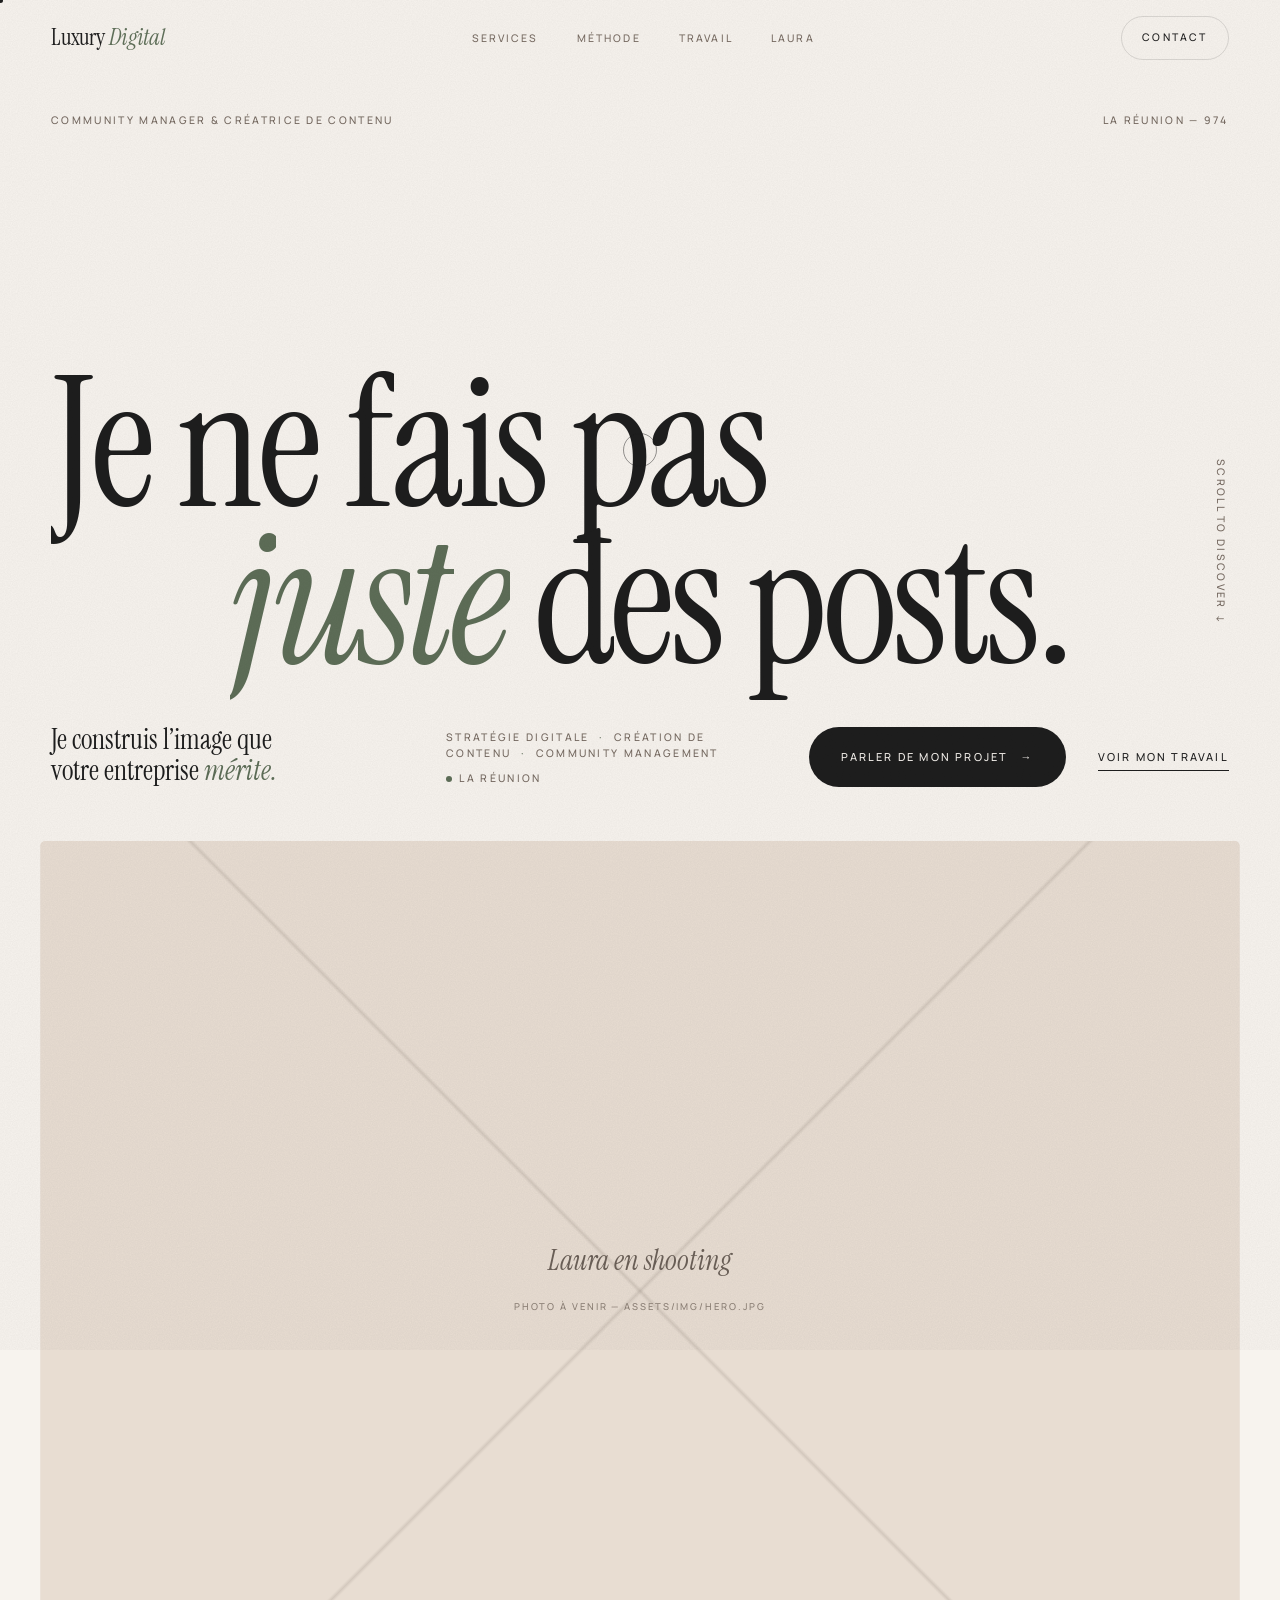
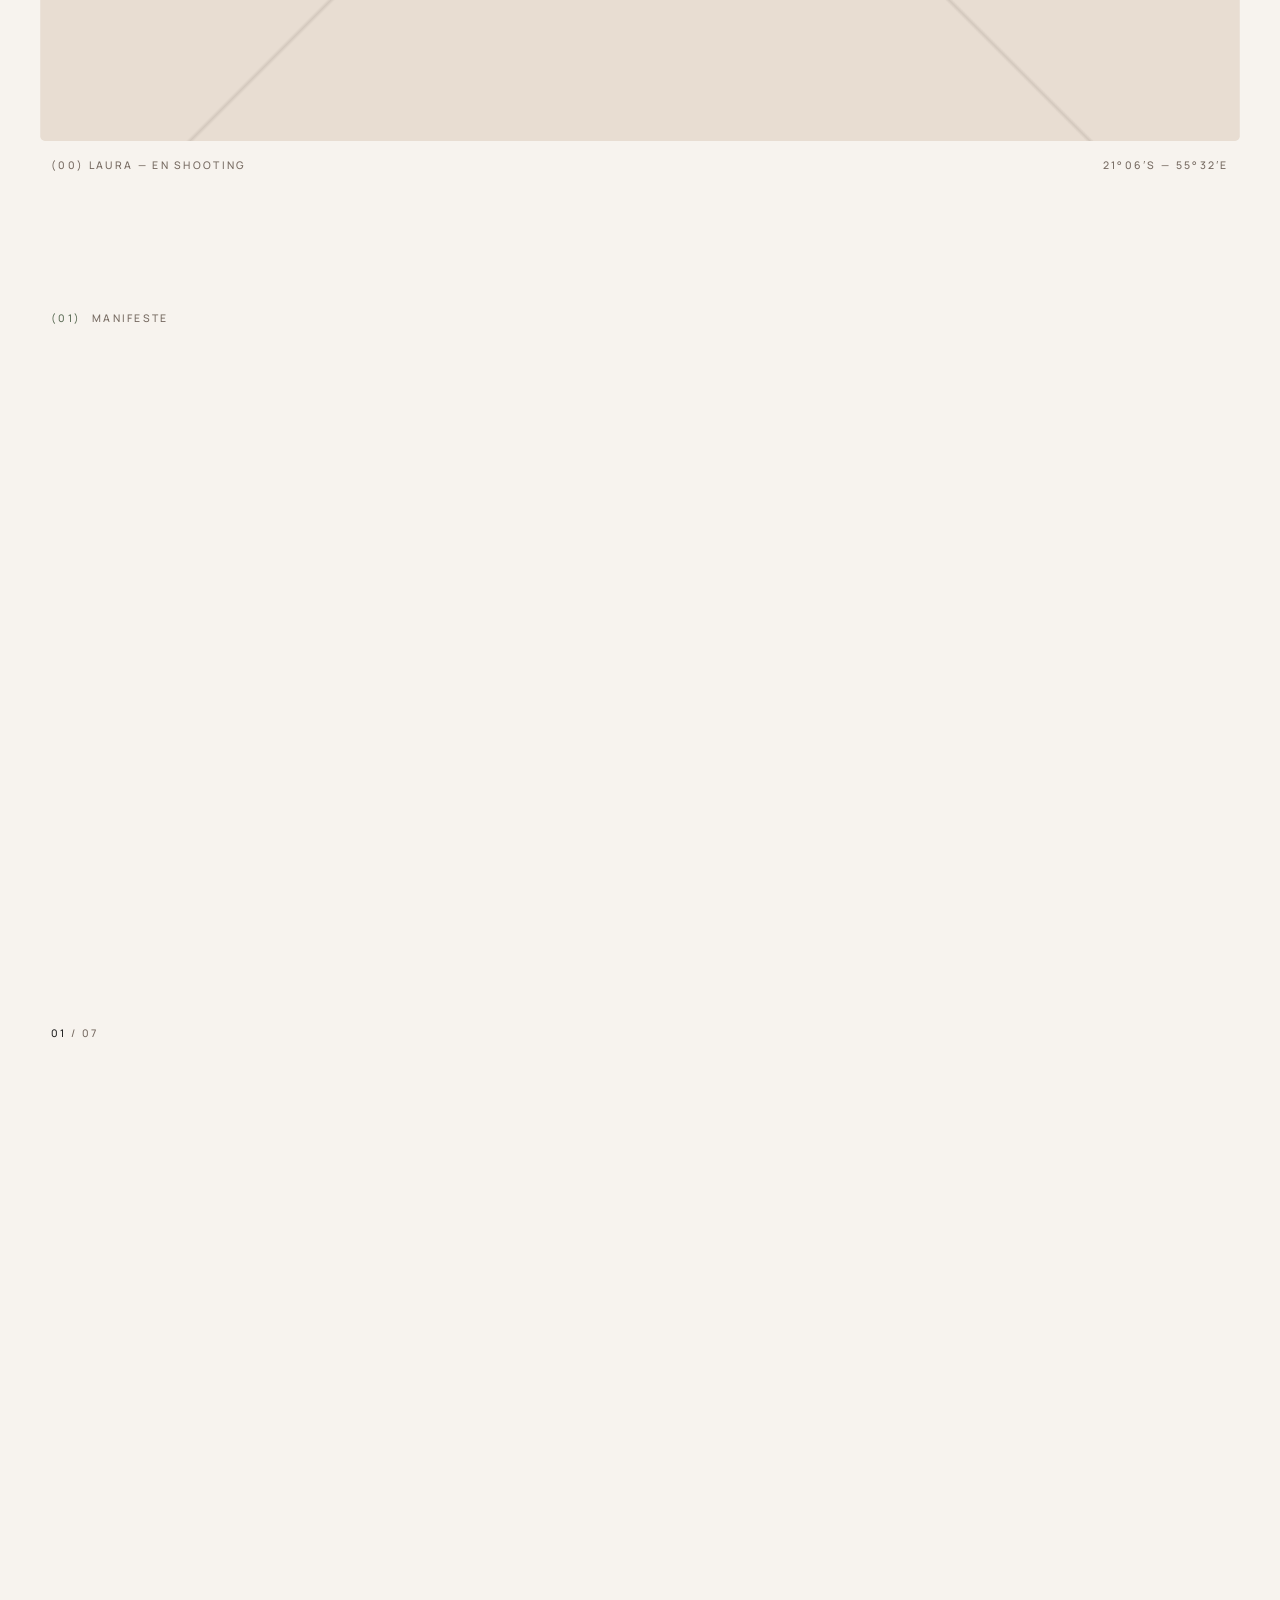
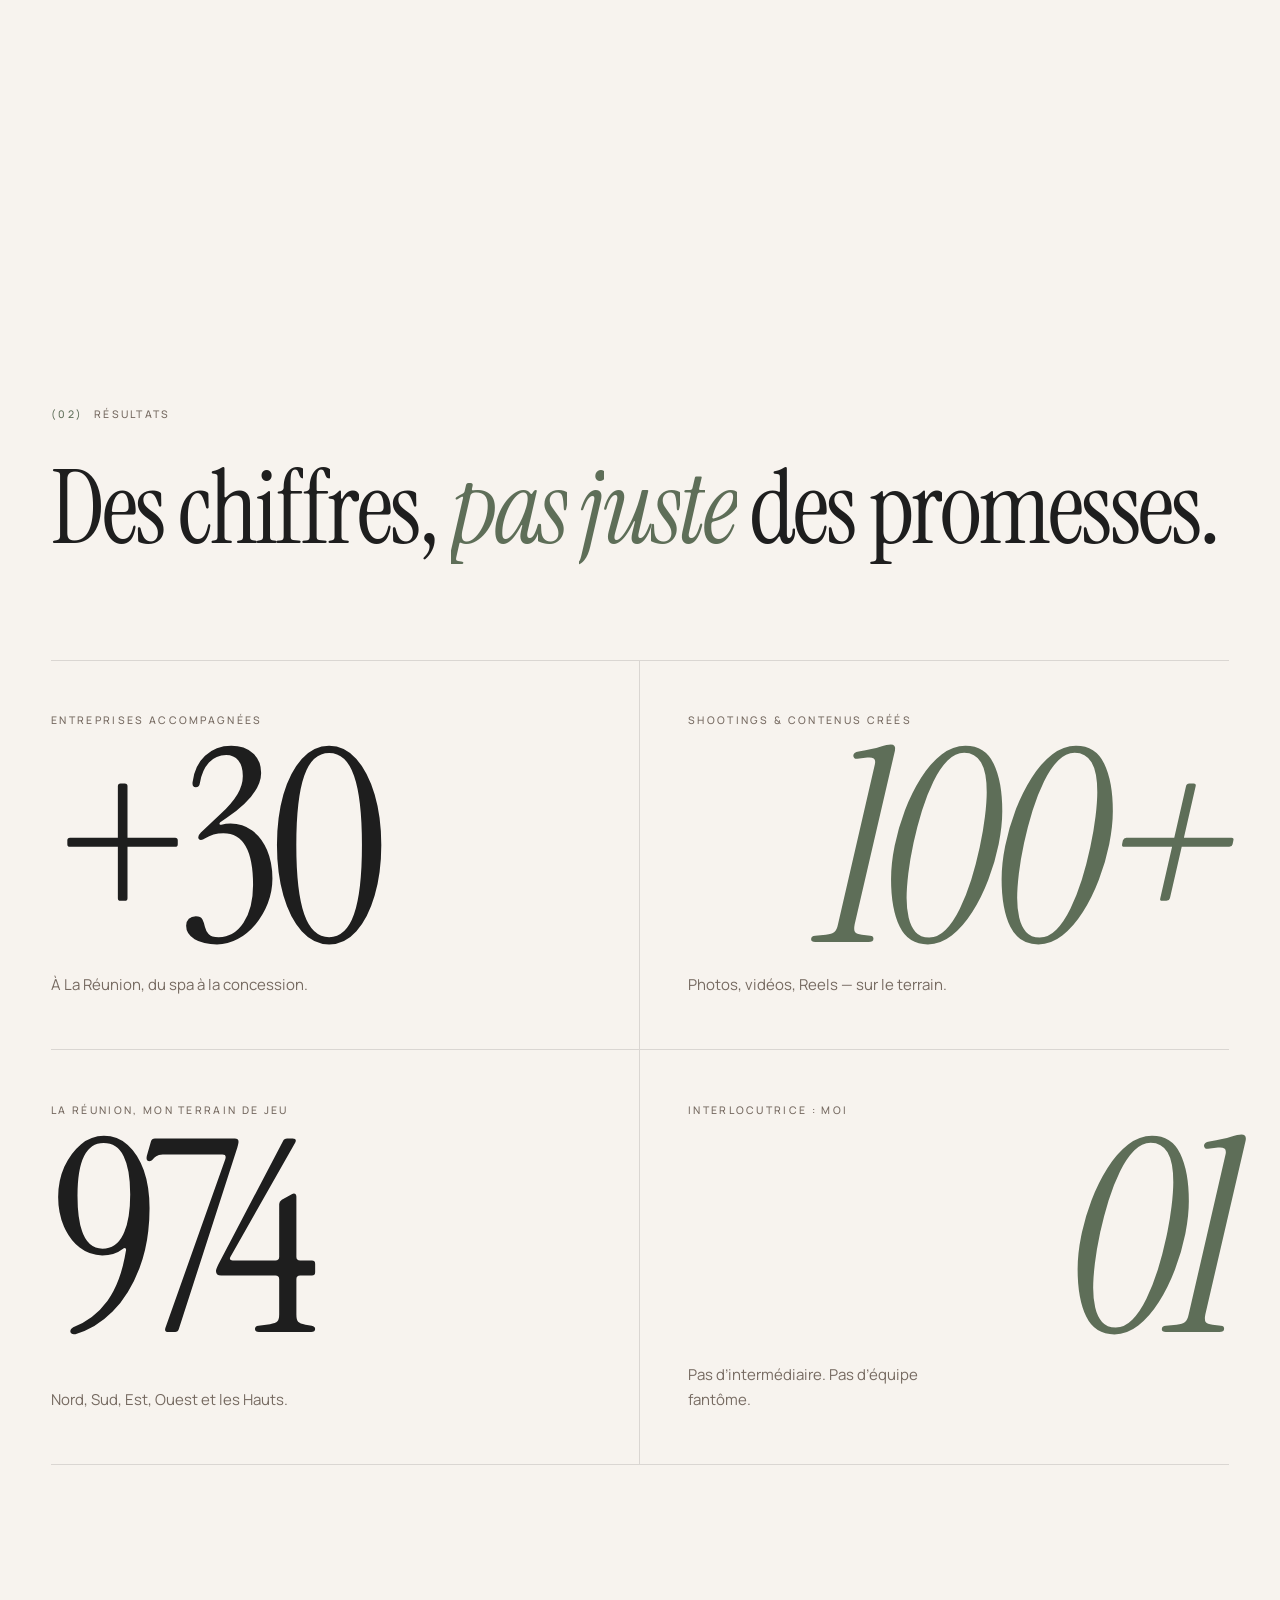
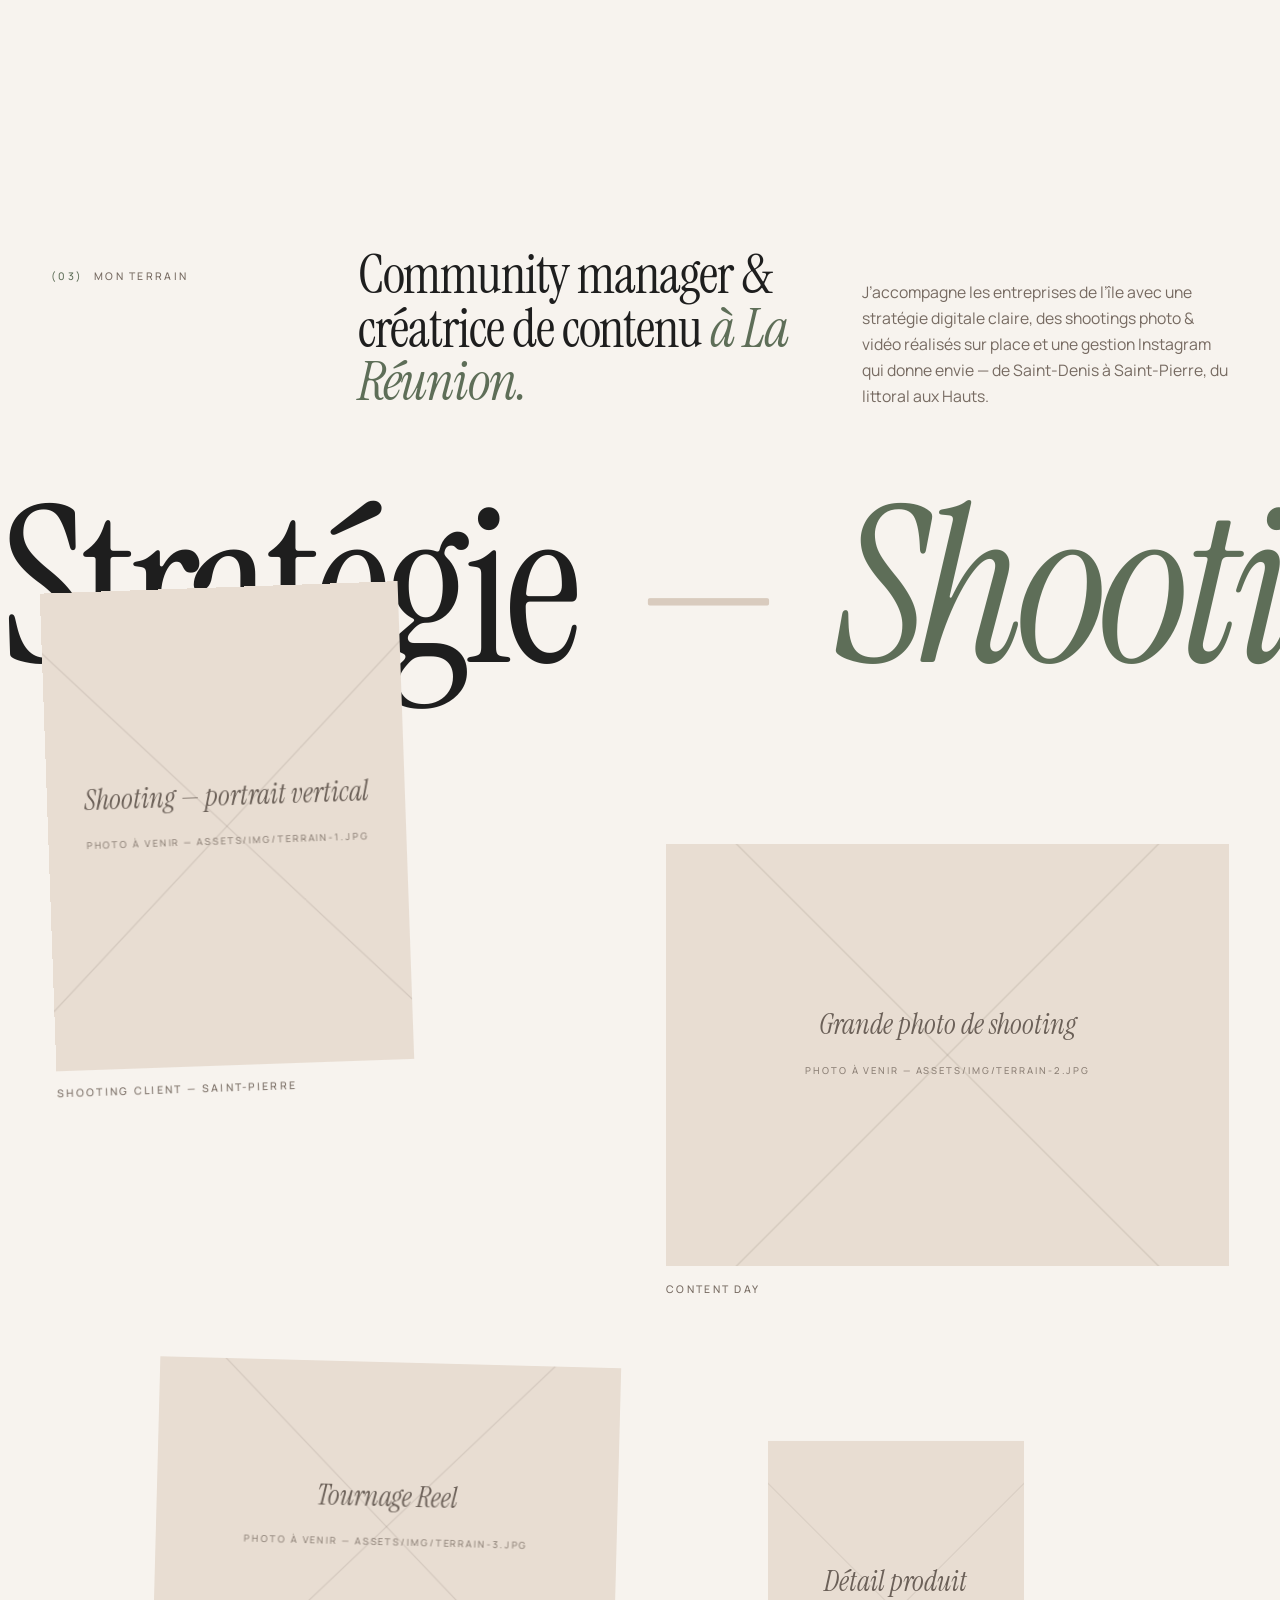
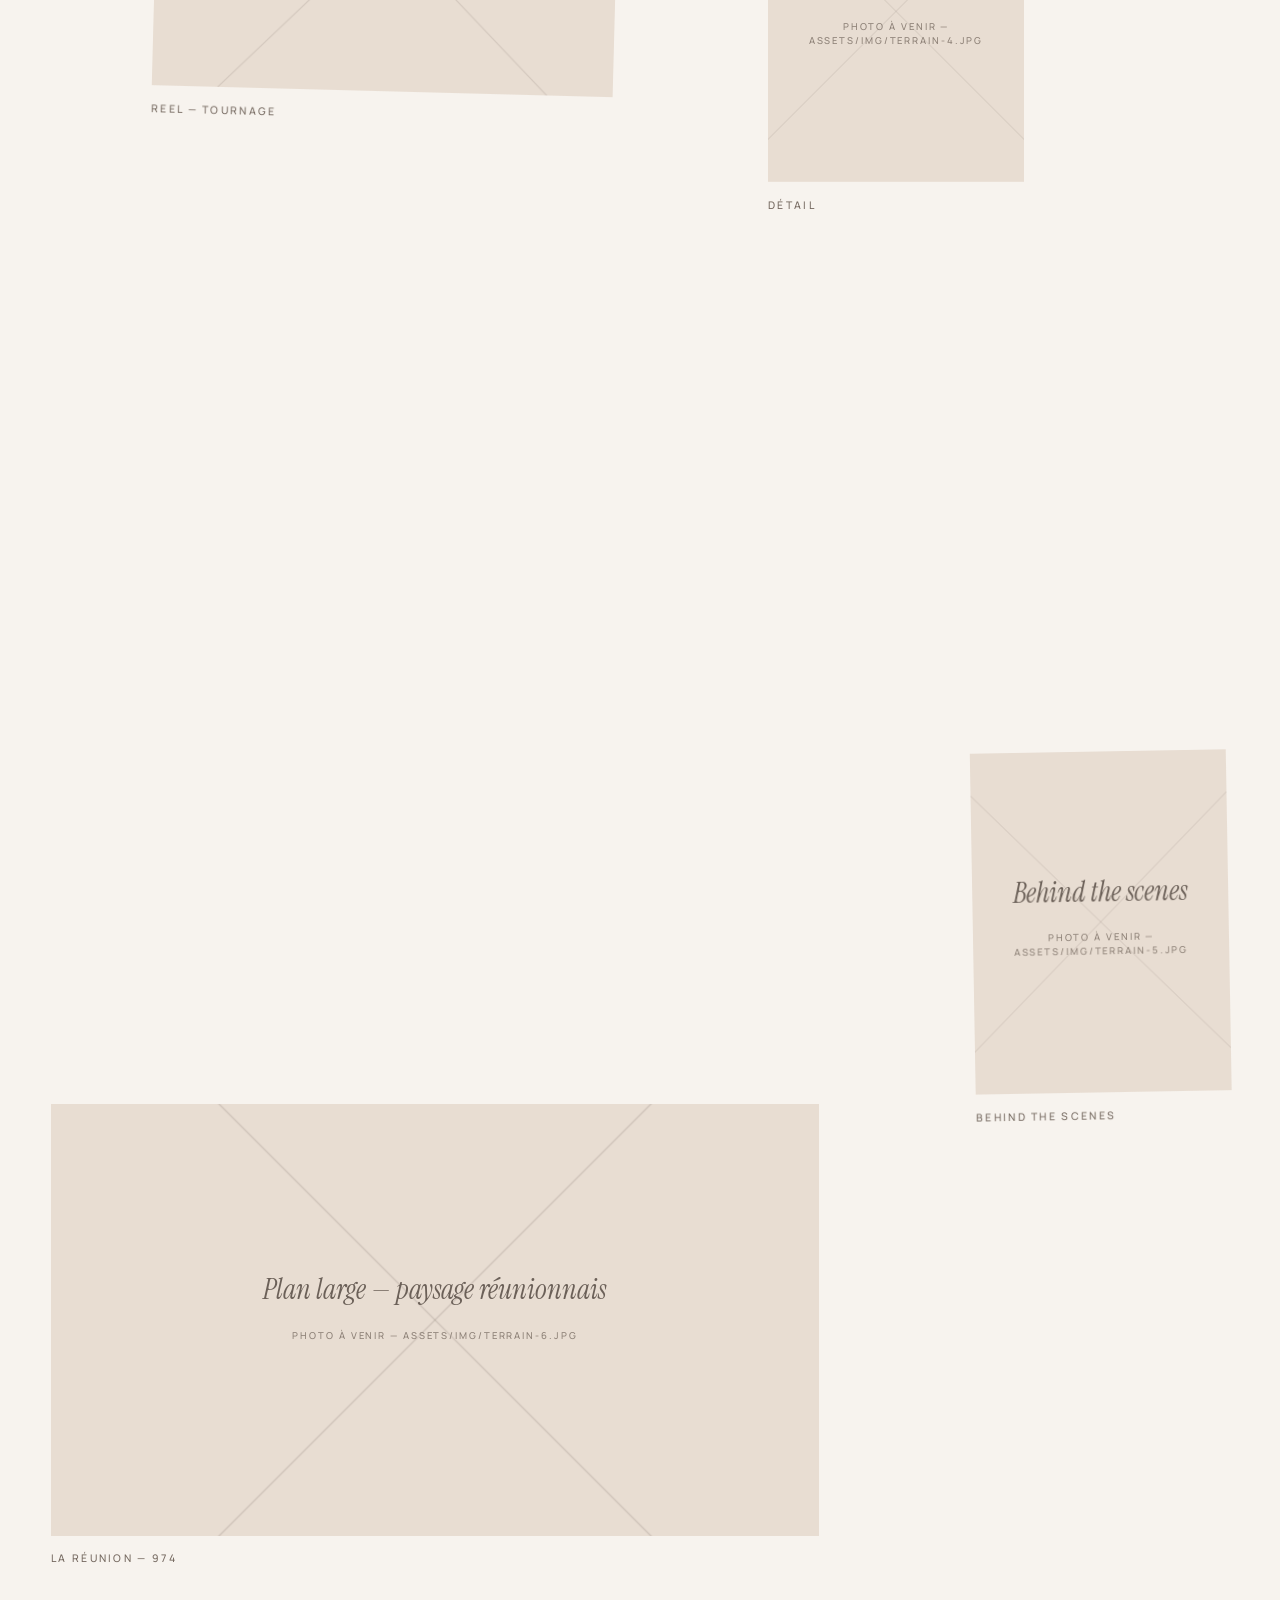
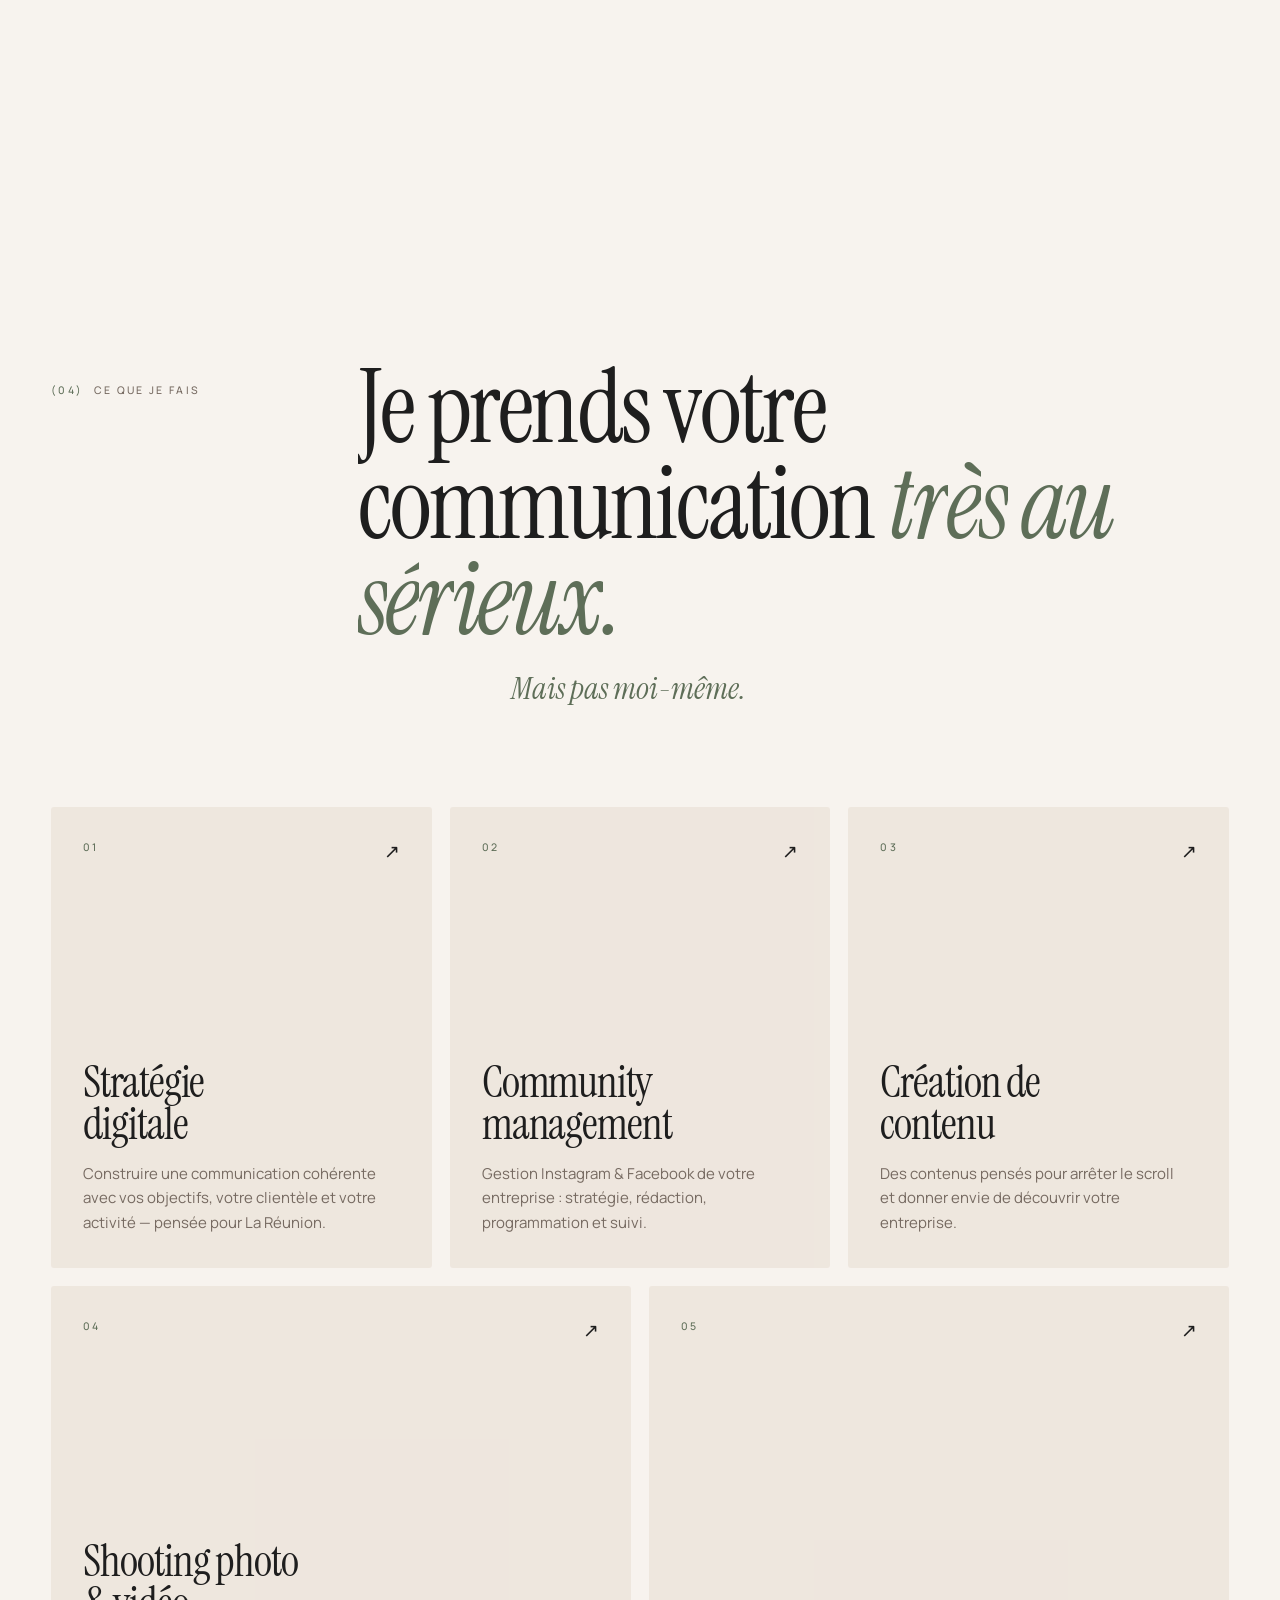
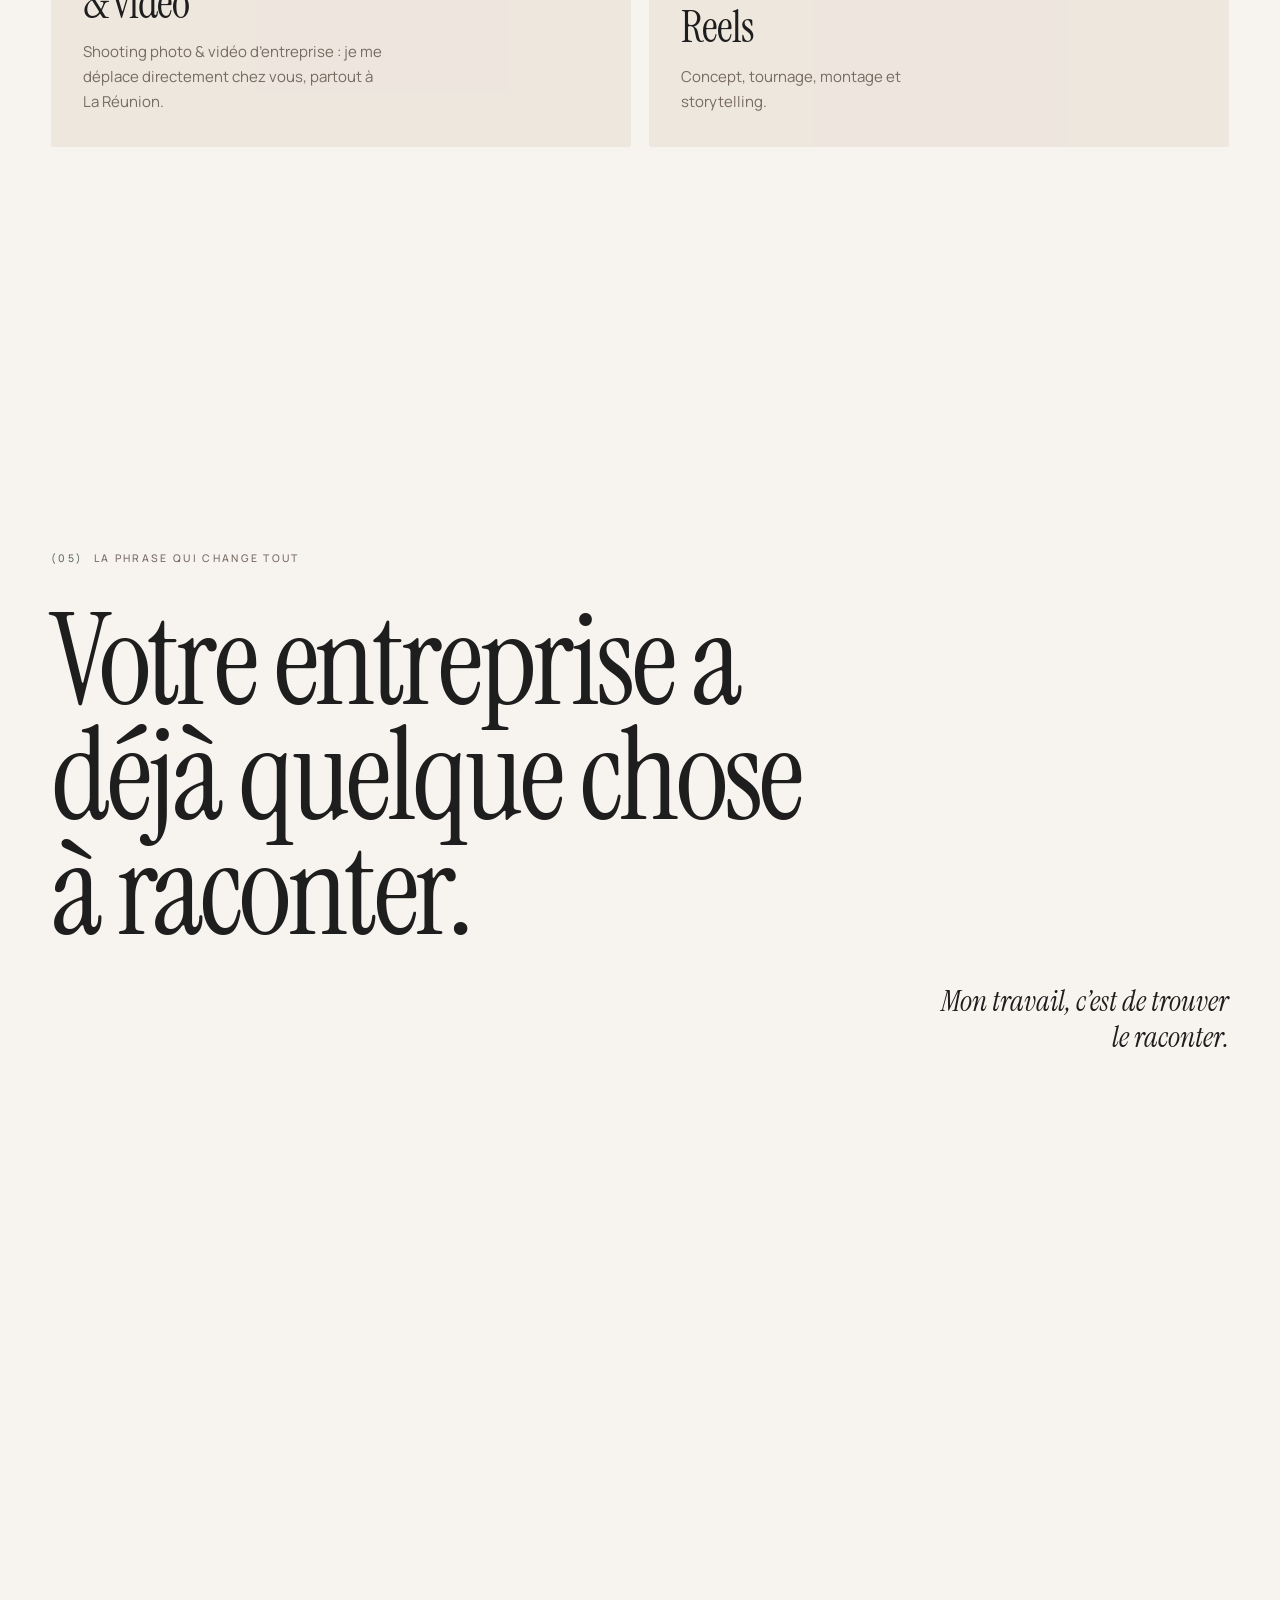
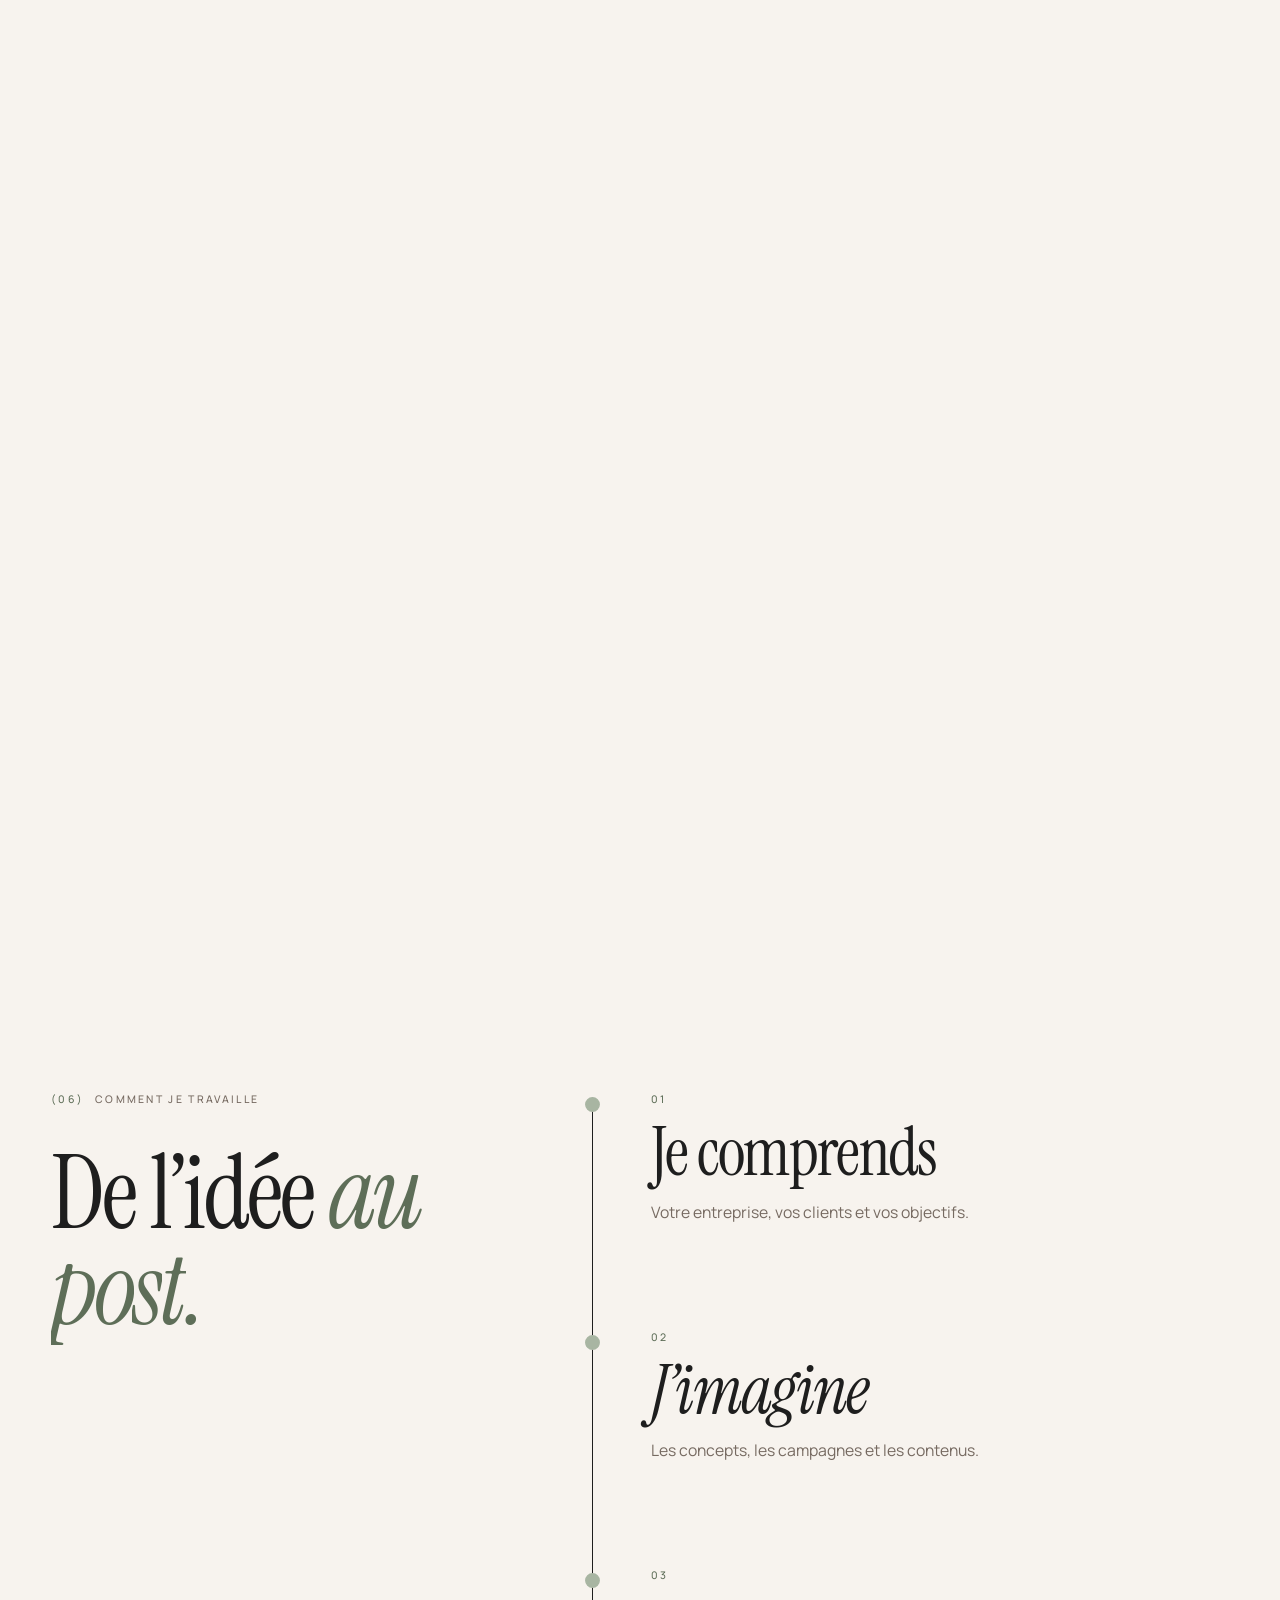
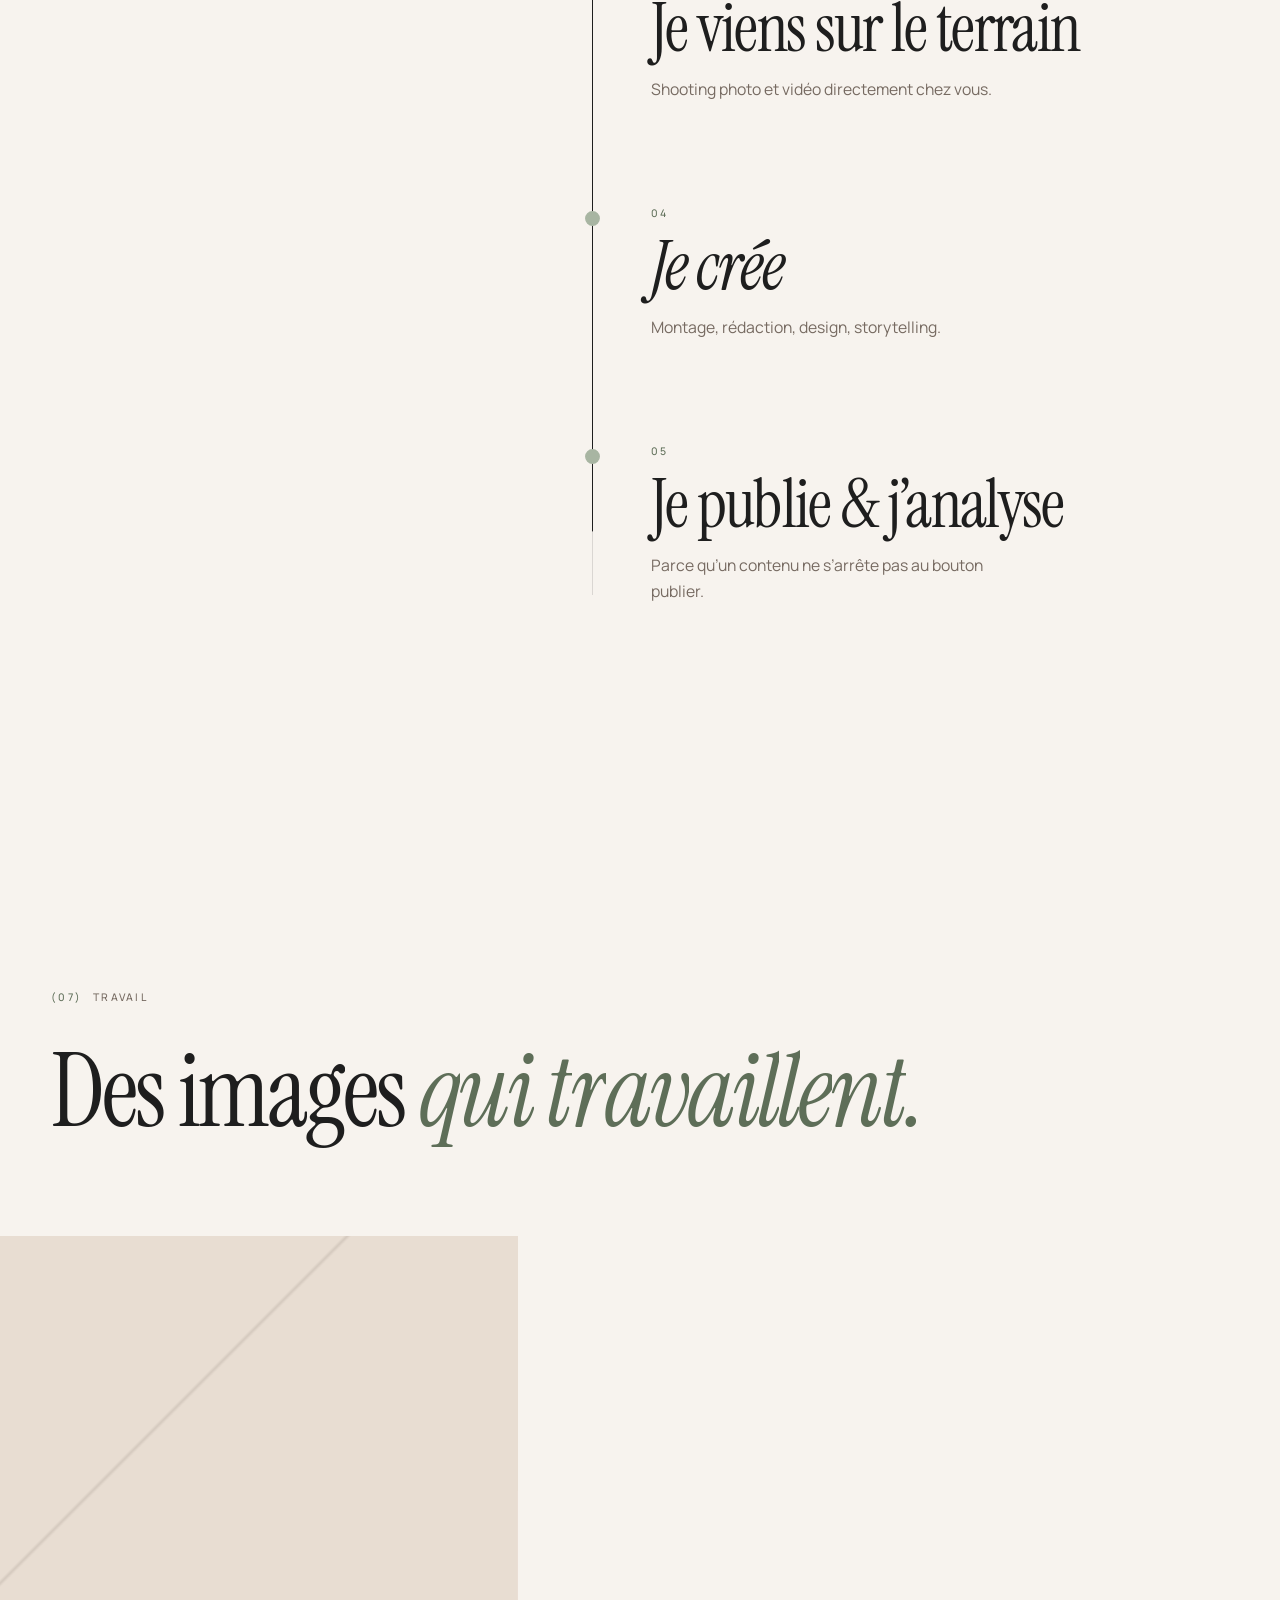
==== commit b3d15818: "Nouvelle DA lumineuse et éditoriale + SEO local La Réunion - Palette claire : ivoire, nude, sable, s" ====
--- a/index.html
+++ b/index.html
@@ -4,11 +4,11 @@
   <meta charset="utf-8">
   <meta name="viewport" content="width=device-width, initial-scale=1, viewport-fit=cover">
 
-  <title>Luxury Digital — Community manager &amp; création de contenu à La Réunion (974)</title>
-  <meta name="description" content="Luxury Digital accompagne les entreprises de La Réunion dans leur communication digitale : stratégie, community management Instagram &amp; Facebook, création de contenu, shooting photo &amp; vidéo et Reels. +30 entreprises accompagnées.">
+  <title>Community manager &amp; créatrice de contenu à La Réunion | Luxury Digital</title>
+  <meta name="description" content="Luxury Digital, community manager et créatrice de contenu à La Réunion : stratégie digitale, gestion Instagram entreprise, shooting photo &amp; vidéo et Reels. Plus de 30 entreprises accompagnées dans toute l’île.">
   <meta name="author" content="Laura — Luxury Digital">
   <meta name="robots" content="index, follow, max-image-preview:large">
-  <meta name="theme-color" content="#171717">
+  <meta name="theme-color" content="#F7F3EE">
   <meta name="geo.region" content="RE">
   <meta name="geo.placename" content="La Réunion">
   <meta name="geo.position" content="-21.1151;55.5364">
@@ -19,16 +19,16 @@
   <meta property="og:type" content="website">
   <meta property="og:locale" content="fr_FR">
   <meta property="og:site_name" content="Luxury Digital">
-  <meta property="og:title" content="Luxury Digital — Je ne fais pas juste des posts.">
-  <meta property="og:description" content="Stratégie digitale, community management, création de contenu, shooting photo &amp; vidéo et Reels pour les entreprises de La Réunion.">
+  <meta property="og:title" content="Luxury Digital — Community manager &amp; créatrice de contenu à La Réunion">
+  <meta property="og:description" content="Je ne fais pas juste des posts. Stratégie digitale, gestion Instagram, shooting photo &amp; vidéo d’entreprise et Reels à La Réunion.">
   <meta property="og:url" content="https://www.luxury-digital.re/">
   <meta property="og:image" content="https://www.luxury-digital.re/assets/img/og-image.jpg">
   <meta property="og:image:width" content="1200">
   <meta property="og:image:height" content="630">
   <meta property="og:image:alt" content="Luxury Digital — communication digitale à La Réunion">
   <meta name="twitter:card" content="summary_large_image">
-  <meta name="twitter:title" content="Luxury Digital — Je ne fais pas juste des posts.">
-  <meta name="twitter:description" content="Stratégie digitale, community management, création de contenu, shooting photo &amp; vidéo et Reels à La Réunion.">
+  <meta name="twitter:title" content="Luxury Digital — Community manager &amp; créatrice de contenu à La Réunion">
+  <meta name="twitter:description" content="Stratégie digitale, gestion Instagram, shooting photo &amp; vidéo d’entreprise et Reels à La Réunion.">
   <meta name="twitter:image" content="https://www.luxury-digital.re/assets/img/og-image.jpg">
 
   <link rel="icon" href="favicon.svg" type="image/svg+xml">
@@ -69,6 +69,7 @@
         "@type": ["ProfessionalService", "LocalBusiness"],
         "@id": "https://www.luxury-digital.re/#business",
         "name": "Luxury Digital",
+        "alternateName": "Luxury Digital — Community manager La Réunion",
         "description": "Agence indépendante de communication digitale à La Réunion : stratégie digitale, community management Instagram et Facebook, création de contenu, shooting photo et vidéo, Reels. Plus de 30 entreprises réunionnaises accompagnées.",
         "slogan": "Je ne fais pas juste des posts.",
         "url": "https://www.luxury-digital.re/",
@@ -82,19 +83,26 @@
           "addressCountry": "RE"
         },
         "geo": { "@type": "GeoCoordinates", "latitude": -21.1151, "longitude": 55.5364 },
-        "areaServed": { "@type": "AdministrativeArea", "name": "La Réunion (974)" },
+        "areaServed": [
+          { "@type": "AdministrativeArea", "name": "La Réunion (974)" },
+          { "@type": "City", "name": "Saint-Denis" }, { "@type": "City", "name": "Saint-Paul" },
+          { "@type": "City", "name": "Saint-Gilles-les-Bains" }, { "@type": "City", "name": "Saint-Leu" },
+          { "@type": "City", "name": "Saint-Pierre" }, { "@type": "City", "name": "Le Tampon" },
+          { "@type": "City", "name": "Saint-André" }, { "@type": "City", "name": "Saint-Benoît" }
+        ],
+        "keywords": "community manager La Réunion, créatrice de contenu La Réunion, stratégie digitale La Réunion, shooting photo vidéo entreprise La Réunion, gestion Instagram entreprise La Réunion, Reels La Réunion",
         "founder": { "@id": "https://www.luxury-digital.re/#laura" },
         "sameAs": ["https://www.instagram.com/luxurydigital.re/"],
-        "knowsAbout": ["Stratégie digitale", "Community management", "Instagram", "Facebook", "Création de contenu", "Shooting photo", "Vidéo", "Reels", "Storytelling", "Marketing local La Réunion"],
+        "knowsAbout": ["Stratégie digitale", "Community management", "Gestion Instagram entreprise", "Instagram", "Facebook", "Création de contenu", "Shooting photo", "Vidéo", "Reels", "Storytelling", "Marketing local La Réunion"],
         "hasOfferCatalog": {
           "@type": "OfferCatalog",
           "name": "Services de communication digitale",
           "itemListElement": [
-            { "@type": "Offer", "itemOffered": { "@type": "Service", "name": "Stratégie digitale", "description": "Construire une communication cohérente avec vos objectifs, votre clientèle et votre activité." } },
-            { "@type": "Offer", "itemOffered": { "@type": "Service", "name": "Community management Instagram & Facebook", "description": "Stratégie, rédaction, programmation et suivi." } },
-            { "@type": "Offer", "itemOffered": { "@type": "Service", "name": "Création de contenu", "description": "Des contenus pensés pour arrêter le scroll et donner envie de découvrir votre entreprise." } },
-            { "@type": "Offer", "itemOffered": { "@type": "Service", "name": "Shooting photo & vidéo", "description": "Déplacement directement dans votre entreprise, partout à La Réunion." } },
-            { "@type": "Offer", "itemOffered": { "@type": "Service", "name": "Reels", "description": "Concept, tournage, montage et storytelling." } }
+            { "@type": "Offer", "itemOffered": { "@type": "Service", "name": "Stratégie digitale à La Réunion", "serviceType": "Stratégie digitale", "areaServed": "La Réunion", "description": "Construire une communication cohérente avec vos objectifs, votre clientèle et votre activité." } },
+            { "@type": "Offer", "itemOffered": { "@type": "Service", "name": "Community manager à La Réunion — gestion Instagram & Facebook entreprise", "serviceType": "Community management", "areaServed": "La Réunion", "description": "Gestion Instagram et Facebook pour les entreprises : stratégie, rédaction, programmation et suivi." } },
+            { "@type": "Offer", "itemOffered": { "@type": "Service", "name": "Création de contenu à La Réunion", "serviceType": "Création de contenu", "areaServed": "La Réunion", "description": "Des contenus pensés pour arrêter le scroll et donner envie de découvrir votre entreprise." } },
+            { "@type": "Offer", "itemOffered": { "@type": "Service", "name": "Shooting photo & vidéo d’entreprise à La Réunion", "serviceType": "Shooting photo et vidéo", "areaServed": "La Réunion", "description": "Déplacement directement dans votre entreprise, partout à La Réunion." } },
+            { "@type": "Offer", "itemOffered": { "@type": "Service", "name": "Reels Instagram à La Réunion", "serviceType": "Création de Reels", "areaServed": "La Réunion", "description": "Concept, tournage, montage et storytelling." } }
           ]
         }
       },
@@ -102,7 +110,7 @@
         "@type": "Person",
         "@id": "https://www.luxury-digital.re/#laura",
         "name": "Laura",
-        "jobTitle": "Community manager & créatrice de contenu",
+        "jobTitle": "Community manager & créatrice de contenu à La Réunion",
         "worksFor": { "@id": "https://www.luxury-digital.re/#business" },
         "workLocation": { "@type": "Place", "name": "La Réunion" }
       },
@@ -110,11 +118,12 @@
         "@type": "FAQPage",
         "@id": "https://www.luxury-digital.re/#faq",
         "mainEntity": [
-          { "@type": "Question", "name": "Qu'est-ce que Luxury Digital ?", "acceptedAnswer": { "@type": "Answer", "text": "Luxury Digital est une activité indépendante de communication digitale basée à La Réunion, fondée par Laura. Elle accompagne les entreprises réunionnaises en stratégie digitale, community management Instagram et Facebook, création de contenu, shooting photo et vidéo, et Reels." } },
-          { "@type": "Question", "name": "Dans quelles zones de La Réunion intervenez-vous ?", "acceptedAnswer": { "@type": "Answer", "text": "Partout sur l'île : nord, sud, est, ouest et les Hauts. Les shootings photo et vidéo se font directement dans votre entreprise." } },
-          { "@type": "Question", "name": "Travaillez-vous seule ou avec une équipe ?", "acceptedAnswer": { "@type": "Answer", "text": "Seule, de la réflexion stratégique jusqu'au shooting. Pas d'intermédiaire, pas d'équipe fantôme : vous avez une seule interlocutrice." } },
-          { "@type": "Question", "name": "Quels types d'entreprises accompagnez-vous ?", "acceptedAnswer": { "@type": "Answer", "text": "Plus de 30 entreprises de La Réunion : instituts de beauté, spas, commerces, restaurants, lieux touristiques, services automobiles et marques locales qui veulent une image à la hauteur de leur activité." } },
-          { "@type": "Question", "name": "Comment démarrer un projet ?", "acceptedAnswer": { "@type": "Answer", "text": "Par email, WhatsApp ou Instagram. Un premier échange permet de comprendre votre entreprise, vos clients et vos objectifs avant de proposer une stratégie adaptée." } }
+          { "@type": "Question", "name": "Qu’est-ce que Luxury Digital ?", "acceptedAnswer": { "@type": "Answer", "text": "Luxury Digital est l’activité de Laura, community manager et créatrice de contenu indépendante à La Réunion. Elle accompagne les entreprises réunionnaises en stratégie digitale, gestion Instagram et Facebook, création de contenu, shooting photo et vidéo, et Reels." } },
+          { "@type": "Question", "name": "Pourquoi faire appel à une community manager à La Réunion ?", "acceptedAnswer": { "@type": "Answer", "text": "Une community manager basée à La Réunion connaît le marché local, les habitudes des clients réunionnais et peut venir sur place. Elle construit une communication cohérente, publie régulièrement et crée des contenus qui donnent envie de venir, de réserver ou d’acheter." } },
+          { "@type": "Question", "name": "Proposez-vous des shootings photo et vidéo pour les entreprises à La Réunion ?", "acceptedAnswer": { "@type": "Answer", "text": "Oui. Je me déplace directement dans votre entreprise, partout sur l’île — Saint-Denis, Saint-Paul, Saint-Gilles, Saint-Leu, Saint-Pierre, Le Tampon, l’Est et les Hauts — pour des shootings photo, vidéo et des tournages de Reels." } },
+          { "@type": "Question", "name": "Pouvez-vous gérer le compte Instagram de mon entreprise ?", "acceptedAnswer": { "@type": "Answer", "text": "Oui, la gestion Instagram et Facebook comprend la stratégie, la ligne éditoriale, la création des visuels et des Reels, la rédaction, la programmation et le suivi des résultats." } },
+          { "@type": "Question", "name": "Travaillez-vous seule ou avec une équipe ?", "acceptedAnswer": { "@type": "Answer", "text": "Seule, de la réflexion stratégique jusqu’au shooting. Pas d’intermédiaire, pas d’équipe fantôme : vous avez une seule interlocutrice." } },
+          { "@type": "Question", "name": "Comment démarrer un projet ?", "acceptedAnswer": { "@type": "Answer", "text": "Par email, WhatsApp ou Instagram. Un premier échange permet de comprendre votre entreprise, vos clients et vos objectifs avant de proposer une stratégie digitale adaptée." } }
         ]
       }
     ]
@@ -122,7 +131,7 @@
   </script>
 </head>
 
-<body data-theme="ink">
+<body data-theme="ivory">
   <a class="skip-link" href="#contenu">Aller au contenu</a>
 
   <!-- Curseur personnalisé (desktop uniquement) -->
@@ -130,29 +139,22 @@
   <div class="progress" aria-hidden="true"><span></span></div>
 
   <header class="header">
-    <a class="header__logo" href="#top" aria-label="Luxury Digital — retour en haut">Luxury<em>Digital</em></a>
+    <a class="header__logo" href="#top">Luxury<em>Digital</em></a>
     <nav class="header__nav" aria-label="Navigation principale">
       <a href="#services">Services</a>
       <a href="#methode">Méthode</a>
       <a href="#galerie">Travail</a>
       <a href="#laura">Laura</a>
     </nav>
-    <a class="header__cta" href="#contact">Contact <span aria-hidden="true">↗</span></a>
+    <a class="header__cta" href="#contact"><span class="btn__label" data-label="Contact"><span>Contact</span></span></a>
   </header>
 
   <main id="contenu">
 
     <!-- ============ HERO ============ -->
-    <section class="hero" id="top" data-theme="ink" data-cursor="view" aria-labelledby="hero-title">
-      <div class="hero__media">
-        <div class="hero__img media media--dark" data-label="Laura en shooting" data-file="assets/img/hero.jpg">
-          <img src="assets/img/hero.jpg" alt="Laura, fondatrice de Luxury Digital, en plein shooting photo pour une entreprise à La Réunion" width="2400" height="1600" fetchpriority="high" decoding="async">
-        </div>
-      </div>
-      <div class="hero__veil" aria-hidden="true"></div>
-
-      <div class="hero__grid">
-        <p class="hero__eyebrow annot"><span>Luxury Digital</span><span>Communication digitale — La Réunion</span></p>
+    <section class="hero" id="top" data-theme="ivory" aria-labelledby="hero-title">
+      <div class="hero__top">
+        <p class="hero__eyebrow annot"><span>Community manager &amp; créatrice de contenu</span><span>La Réunion — 974</span></p>
 
         <h1 class="hero__title" id="hero-title">
           <span class="line"><span data-split>Je ne fais pas</span></span>
@@ -161,24 +163,29 @@
         </h1>
 
         <div class="hero__bottom">
-          <div class="hero__text">
-            <p class="hero__sub">Je construis l’image que votre entreprise mérite.</p>
-            <p class="hero__meta annot">Stratégie digitale <i>•</i> Création de contenu <i>•</i> Community management</p>
+          <p class="hero__sub">Je construis l’image que votre entreprise <em>mérite.</em></p>
+          <div class="hero__info">
+            <p class="hero__meta annot">Stratégie digitale <i>·</i> Création de contenu <i>·</i> Community management</p>
             <p class="hero__loc annot"><span class="dot" aria-hidden="true"></span>La Réunion</p>
           </div>
           <div class="hero__actions">
-            <a class="btn btn--primary magnetic" href="#contact"><span class="btn__inner">Parler de mon projet <span class="btn__arrow" aria-hidden="true">→</span></span></a>
-            <a class="btn btn--ghost magnetic" href="#galerie"><span class="btn__inner">Voir mon travail</span></a>
-          </div>
-        </div>
-      </div>
-
-      <p class="hero__coords annot" aria-hidden="true">21°06′S — 55°32′E</p>
-      <a class="hero__scroll annot" href="#manifeste">Scroll to discover <span aria-hidden="true">↓</span></a>
+            <a class="btn btn--primary magnetic" href="#contact"><span class="btn__inner"><span class="btn__label" data-label="Parler de mon projet"><span>Parler de mon projet</span></span><span class="btn__arrow" aria-hidden="true">→</span></span></a>
+            <a class="btn btn--line" href="#galerie"><span class="btn__label" data-label="Voir mon travail"><span>Voir mon travail</span></span></a>
+          </div>
+        </div>
+        <a class="hero__scroll annot" href="#manifeste">Scroll to discover <span aria-hidden="true">↓</span></a>
+      </div>
+
+      <figure class="hero__reveal" data-parallax data-cursor="view">
+        <div class="hero__frame media" data-label="Laura en shooting" data-file="assets/img/hero.jpg">
+          <img src="assets/img/hero.jpg" alt="Laura, community manager et créatrice de contenu, en plein shooting photo pour une entreprise à La Réunion" width="2400" height="1600" fetchpriority="high" decoding="async">
+        </div>
+        <figcaption class="hero__caption annot"><span>(00) Laura — en shooting</span><span>21°06′S — 55°32′E</span></figcaption>
+      </figure>
     </section>
 
     <!-- ============ 02 MANIFESTE ============ -->
-    <section class="manifesto" id="manifeste" data-theme="cream" data-sticky="manifesto" aria-label="Manifeste">
+    <section class="manifesto" id="manifeste" data-theme="ivory" data-sticky="manifesto" aria-label="Manifeste">
       <div class="manifesto__sticky">
         <p class="label annot"><span>(01)</span> Manifeste</p>
         <h2 class="manifesto__statement">
@@ -198,50 +205,53 @@
     </section>
 
     <!-- ============ 03 CHIFFRES ============ -->
-    <section class="stats" id="chiffres" data-theme="sand" aria-labelledby="stats-title">
+    <section class="stats" id="chiffres" data-theme="nude" aria-labelledby="stats-title">
       <div class="container">
         <div class="section-head">
           <p class="label annot"><span>(02)</span> Résultats</p>
           <h2 class="title-xl" id="stats-title" data-split data-reveal>Des chiffres, <em>pas juste</em> des promesses.</h2>
         </div>
 
-        <dl class="stats__grid">
+        <div class="stats__grid">
           <div class="stat" data-reveal>
-            <dt class="stat__label annot">Entreprises accompagnées</dt>
-            <dd class="stat__num" data-count="30" data-prefix="+">+30</dd>
+            <p class="stat__label annot">Entreprises accompagnées</p>
+            <p class="stat__num" data-count="30" data-prefix="+">+30</p>
             <p class="stat__note">À La Réunion, du spa à la concession.</p>
           </div>
           <div class="stat" data-reveal>
-            <dt class="stat__label annot">Shootings &amp; contenus créés</dt>
-            <dd class="stat__num" data-count="100" data-suffix="+">100+</dd>
+            <p class="stat__label annot">Shootings &amp; contenus créés</p>
+            <p class="stat__num" data-count="100" data-suffix="+">100+</p>
             <p class="stat__note">Photos, vidéos, Reels — sur le terrain.</p>
           </div>
           <div class="stat" data-reveal>
-            <dt class="stat__label annot">La Réunion, mon terrain de jeu</dt>
-            <dd class="stat__num" data-count="974">974</dd>
+            <p class="stat__label annot">La Réunion, mon terrain de jeu</p>
+            <p class="stat__num" data-count="974">974</p>
             <p class="stat__note">Nord, Sud, Est, Ouest et les Hauts.</p>
           </div>
           <div class="stat" data-reveal>
-            <dt class="stat__label annot">Interlocutrice : moi</dt>
-            <dd class="stat__num" data-count="1" data-pad="2">01</dd>
+            <p class="stat__label annot">Interlocutrice : moi</p>
+            <p class="stat__num" data-count="1" data-pad="2">01</p>
             <p class="stat__note">Pas d’intermédiaire. Pas d’équipe fantôme.</p>
           </div>
-        </dl>
+        </div>
       </div>
     </section>
 
     <!-- ============ 04 MON TERRAIN ============ -->
-    <section class="terrain" id="terrain" data-theme="cream" aria-labelledby="terrain-title">
+    <section class="terrain" id="terrain" data-theme="ivory" aria-labelledby="terrain-title">
       <div class="container terrain__head">
         <p class="label annot"><span>(03)</span> Mon terrain</p>
-        <h2 class="terrain__title" id="terrain-title" data-reveal>Stratégie, shooting, Reels, contenu et social media — sur le terrain, partout à La Réunion.</h2>
+        <div class="terrain__intro">
+          <h2 class="terrain__title" id="terrain-title" data-reveal>Community manager &amp; créatrice de contenu <em>à La Réunion.</em></h2>
+          <p class="terrain__text" data-reveal>J’accompagne les entreprises de l’île avec une stratégie digitale claire, des shootings photo &amp; vidéo réalisés sur place et une gestion Instagram qui donne envie — de Saint-Denis à Saint-Pierre, du littoral aux Hauts.</p>
+        </div>
       </div>
 
       <div class="terrain__ticker-wrap" aria-hidden="true">
         <div class="ticker">
           <div class="ticker__track">
-            <span>Stratégie — Shooting — Reels — Contenu — Social media —&nbsp;</span>
-            <span>Stratégie — Shooting — Reels — Contenu — Social media —&nbsp;</span>
+            <span>Stratégie <i>—</i> <em>Shooting</em> <i>—</i> Reels <i>—</i> <em>Contenu</em> <i>—</i> Social media <i>—</i>&nbsp;</span>
+            <span>Stratégie <i>—</i> <em>Shooting</em> <i>—</i> Reels <i>—</i> <em>Contenu</em> <i>—</i> Social media <i>—</i>&nbsp;</span>
           </div>
         </div>
       </div>
@@ -275,7 +285,7 @@
     </section>
 
     <!-- ============ 05 CE QUE JE FAIS ============ -->
-    <section class="services" id="services" data-theme="cream" aria-labelledby="services-title">
+    <section class="services" id="services" data-theme="ivory" aria-labelledby="services-title">
       <div class="container">
         <div class="section-head section-head--split">
           <p class="label annot"><span>(04)</span> Ce que je fais</p>
@@ -287,25 +297,25 @@
 
         <ol class="services__grid">
           <li class="card" data-tilt data-reveal>
-            <div class="card__media media media--dark" data-label="Stratégie digitale" data-file="assets/img/service-strategie.jpg" aria-hidden="true"><img src="assets/img/service-strategie.jpg" alt="" width="1200" height="1500" loading="lazy" decoding="async"></div>
+            <div class="card__media media" data-label="Stratégie digitale" data-file="assets/img/service-strategie.jpg" aria-hidden="true"><img src="assets/img/service-strategie.jpg" alt="" width="1200" height="1500" loading="lazy" decoding="async"></div>
             <div class="card__body">
               <span class="card__num annot">01</span>
               <h3 class="card__title">Stratégie digitale</h3>
-              <p class="card__text">Construire une communication cohérente avec vos objectifs, votre clientèle et votre activité.</p>
+              <p class="card__text">Construire une communication cohérente avec vos objectifs, votre clientèle et votre activité — pensée pour La Réunion.</p>
               <span class="card__arrow" aria-hidden="true">↗</span>
             </div>
           </li>
           <li class="card" data-tilt data-reveal>
-            <div class="card__media media media--dark" data-label="Community management" data-file="assets/img/service-community.jpg" aria-hidden="true"><img src="assets/img/service-community.jpg" alt="" width="1200" height="1500" loading="lazy" decoding="async"></div>
+            <div class="card__media media" data-label="Community management" data-file="assets/img/service-community.jpg" aria-hidden="true"><img src="assets/img/service-community.jpg" alt="" width="1200" height="1500" loading="lazy" decoding="async"></div>
             <div class="card__body">
               <span class="card__num annot">02</span>
               <h3 class="card__title">Community management</h3>
-              <p class="card__text">Instagram &amp; Facebook : stratégie, rédaction, programmation et suivi.</p>
+              <p class="card__text">Gestion Instagram &amp; Facebook de votre entreprise : stratégie, rédaction, programmation et suivi.</p>
               <span class="card__arrow" aria-hidden="true">↗</span>
             </div>
           </li>
           <li class="card" data-tilt data-reveal>
-            <div class="card__media media media--dark" data-label="Création de contenu" data-file="assets/img/service-contenu.jpg" aria-hidden="true"><img src="assets/img/service-contenu.jpg" alt="" width="1200" height="1500" loading="lazy" decoding="async"></div>
+            <div class="card__media media" data-label="Création de contenu" data-file="assets/img/service-contenu.jpg" aria-hidden="true"><img src="assets/img/service-contenu.jpg" alt="" width="1200" height="1500" loading="lazy" decoding="async"></div>
             <div class="card__body">
               <span class="card__num annot">03</span>
               <h3 class="card__title">Création de contenu</h3>
@@ -314,16 +324,16 @@
             </div>
           </li>
           <li class="card card--wide" data-tilt data-reveal>
-            <div class="card__media media media--dark" data-label="Shooting photo &amp; vidéo" data-file="assets/img/service-shooting.jpg" aria-hidden="true"><img src="assets/img/service-shooting.jpg" alt="" width="1600" height="1200" loading="lazy" decoding="async"></div>
+            <div class="card__media media" data-label="Shooting photo &amp; vidéo" data-file="assets/img/service-shooting.jpg" aria-hidden="true"><img src="assets/img/service-shooting.jpg" alt="" width="1600" height="1200" loading="lazy" decoding="async"></div>
             <div class="card__body">
               <span class="card__num annot">04</span>
               <h3 class="card__title">Shooting photo &amp; vidéo</h3>
-              <p class="card__text">Je me déplace directement dans votre entreprise, partout à La Réunion.</p>
+              <p class="card__text">Shooting photo &amp; vidéo d’entreprise : je me déplace directement chez vous, partout à La Réunion.</p>
               <span class="card__arrow" aria-hidden="true">↗</span>
             </div>
           </li>
           <li class="card card--wide" data-tilt data-reveal>
-            <div class="card__media media media--dark" data-label="Reels" data-file="assets/img/service-reels.jpg" aria-hidden="true"><img src="assets/img/service-reels.jpg" alt="" width="1600" height="1200" loading="lazy" decoding="async"></div>
+            <div class="card__media media" data-label="Reels" data-file="assets/img/service-reels.jpg" aria-hidden="true"><img src="assets/img/service-reels.jpg" alt="" width="1600" height="1200" loading="lazy" decoding="async"></div>
             <div class="card__body">
               <span class="card__num annot">05</span>
               <h3 class="card__title">Reels</h3>
@@ -336,7 +346,7 @@
     </section>
 
     <!-- ============ 06 LA PHRASE QUI CHANGE TOUT ============ -->
-    <section class="statement" id="histoire" data-theme="choco" data-sticky="statement" aria-labelledby="statement-title">
+    <section class="statement" id="histoire" data-theme="sage" data-sticky="statement" aria-labelledby="statement-title">
       <div class="statement__sticky">
         <p class="label annot"><span>(05)</span> La phrase qui change tout</p>
         <h2 class="statement__title" id="statement-title" data-chars>Votre entreprise a déjà quelque chose à raconter.</h2>
@@ -345,7 +355,7 @@
     </section>
 
     <!-- ============ 07 COMMENT JE TRAVAILLE ============ -->
-    <section class="process" id="methode" data-theme="cream" aria-labelledby="process-title">
+    <section class="process" id="methode" data-theme="ivory" aria-labelledby="process-title">
       <div class="container process__layout">
         <div class="process__head">
           <p class="label annot"><span>(06)</span> Comment je travaille</p>
@@ -384,28 +394,28 @@
     </section>
 
     <!-- ============ 08 GALERIE ============ -->
-    <section class="gallery" id="galerie" data-theme="ink" aria-labelledby="gallery-title">
+    <section class="gallery" id="galerie" data-theme="ivory" aria-labelledby="gallery-title">
       <div class="container gallery__head">
         <p class="label annot"><span>(07)</span> Travail</p>
         <h2 class="title-xl" id="gallery-title" data-split data-reveal>Des images <em>qui travaillent.</em></h2>
       </div>
 
       <figure class="g-panel g-panel--left" data-parallax data-cursor="view">
-        <div class="g-panel__frame media media--dark" data-label="Shooting client" data-file="assets/img/galerie-1.jpg">
+        <div class="g-panel__frame media" data-label="Shooting client" data-file="assets/img/galerie-1.jpg">
           <img src="assets/img/galerie-1.jpg" alt="Shooting client réalisé par Luxury Digital" width="2000" height="1250" loading="lazy" decoding="async">
         </div>
         <figcaption class="annot"><span>01</span> Shooting client</figcaption>
       </figure>
 
       <figure class="g-panel g-panel--right" data-parallax data-cursor="view">
-        <div class="g-panel__frame media media--dark" data-label="La Réunion" data-file="assets/img/galerie-2.jpg">
+        <div class="g-panel__frame media" data-label="La Réunion" data-file="assets/img/galerie-2.jpg">
           <img src="assets/img/galerie-2.jpg" alt="Photographie de La Réunion pour une campagne locale" width="2000" height="1250" loading="lazy" decoding="async">
         </div>
         <figcaption class="annot"><span>02</span> La Réunion</figcaption>
       </figure>
 
       <figure class="g-panel g-panel--zoom" data-parallax data-cursor="view">
-        <div class="g-panel__frame media media--dark" data-label="Content day" data-file="assets/img/galerie-3.jpg">
+        <div class="g-panel__frame media" data-label="Content day" data-file="assets/img/galerie-3.jpg">
           <img src="assets/img/galerie-3.jpg" alt="Content day : journée de création de contenu en entreprise" width="2400" height="1350" loading="lazy" decoding="async">
         </div>
         <figcaption class="annot"><span>03</span> Content day</figcaption>
@@ -413,7 +423,7 @@
 
       <div class="g-sticky">
         <figure class="g-sticky__media" data-cursor="view">
-          <div class="media media--dark" data-label="Behind the scenes" data-file="assets/img/galerie-4.jpg">
+          <div class="media" data-label="Behind the scenes" data-file="assets/img/galerie-4.jpg">
             <img src="assets/img/galerie-4.jpg" alt="Coulisses d’un tournage de Reel à La Réunion" width="1200" height="1600" loading="lazy" decoding="async">
           </div>
           <figcaption class="annot"><span>04</span> Behind the scenes</figcaption>
@@ -436,7 +446,7 @@
     </section>
 
     <!-- ============ 09 PREUVE SOCIALE ============ -->
-    <section class="clients" id="clients" data-theme="cream" aria-labelledby="clients-title">
+    <section class="clients" id="clients" data-theme="nude" aria-labelledby="clients-title">
       <div class="container clients__layout">
         <div class="clients__head">
           <p class="label annot"><span>(08)</span> Preuve sociale</p>
@@ -481,7 +491,7 @@
     </section>
 
     <!-- ============ 10 AVIS ============ -->
-    <section class="reviews" id="avis" data-theme="cream" aria-labelledby="reviews-title">
+    <section class="reviews" id="avis" data-theme="ivory" aria-labelledby="reviews-title">
       <div class="container">
         <div class="section-head">
           <p class="label annot"><span>(09)</span> Avis Google</p>
@@ -508,7 +518,7 @@
     </section>
 
     <!-- ============ 11 PERSONNALITÉ ============ -->
-    <section class="about" id="laura" data-theme="sand" aria-labelledby="about-title">
+    <section class="about" id="laura" data-theme="ivory" aria-labelledby="about-title">
       <div class="container about__layout">
         <figure class="about__media" data-parallax data-cursor="view">
           <div class="media" data-label="Portrait de Laura" data-file="assets/img/laura-portrait.jpg">
@@ -532,7 +542,7 @@
     </section>
 
     <!-- ============ FAQ (SEO / moteurs IA) ============ -->
-    <section class="faq" id="faq" data-theme="sand" aria-labelledby="faq-title">
+    <section class="faq" id="faq" data-theme="ivory" aria-labelledby="faq-title">
       <div class="container faq__layout">
         <div>
           <p class="label annot"><span>(11)</span> Questions fréquentes</p>
@@ -541,23 +551,27 @@
         <div class="faq__list">
           <details>
             <summary>Qu’est-ce que Luxury Digital ?</summary>
-            <p>Luxury Digital est une activité indépendante de communication digitale basée à La Réunion, fondée par Laura. Elle accompagne les entreprises réunionnaises en stratégie digitale, community management Instagram et Facebook, création de contenu, shooting photo et vidéo, et Reels.</p>
+            <p>Luxury Digital est l’activité de Laura, community manager et créatrice de contenu indépendante à La Réunion. Elle accompagne les entreprises réunionnaises en stratégie digitale, gestion Instagram et Facebook, création de contenu, shooting photo et vidéo, et Reels.</p>
           </details>
           <details>
-            <summary>Dans quelles zones de La Réunion intervenez-vous ?</summary>
-            <p>Partout sur l’île : nord, sud, est, ouest et les Hauts. Les shootings photo et vidéo se font directement dans votre entreprise.</p>
+            <summary>Pourquoi faire appel à une community manager à La Réunion ?</summary>
+            <p>Une community manager basée à La Réunion connaît le marché local, les habitudes des clients réunionnais et peut venir sur place. Elle construit une communication cohérente, publie régulièrement et crée des contenus qui donnent envie de venir, de réserver ou d’acheter.</p>
+          </details>
+          <details>
+            <summary>Proposez-vous des shootings photo et vidéo pour les entreprises à La Réunion ?</summary>
+            <p>Oui. Je me déplace directement dans votre entreprise, partout sur l’île — Saint-Denis, Saint-Paul, Saint-Gilles, Saint-Leu, Saint-Pierre, Le Tampon, l’Est et les Hauts — pour des shootings photo, vidéo et des tournages de Reels.</p>
+          </details>
+          <details>
+            <summary>Pouvez-vous gérer le compte Instagram de mon entreprise ?</summary>
+            <p>Oui, la gestion Instagram et Facebook comprend la stratégie, la ligne éditoriale, la création des visuels et des Reels, la rédaction, la programmation et le suivi des résultats.</p>
           </details>
           <details>
             <summary>Travaillez-vous seule ou avec une équipe ?</summary>
             <p>Seule, de la réflexion stratégique jusqu’au shooting. Pas d’intermédiaire, pas d’équipe fantôme : vous avez une seule interlocutrice.</p>
           </details>
           <details>
-            <summary>Quels types d’entreprises accompagnez-vous ?</summary>
-            <p>Plus de 30 entreprises de La Réunion : instituts de beauté, spas, commerces, restaurants, lieux touristiques, services automobiles et marques locales qui veulent une image à la hauteur de leur activité.</p>
-          </details>
-          <details>
             <summary>Comment démarrer un projet ?</summary>
-            <p>Par email, WhatsApp ou Instagram. Un premier échange permet de comprendre votre entreprise, vos clients et vos objectifs avant de proposer une stratégie adaptée.</p>
+            <p>Par email, WhatsApp ou Instagram. Un premier échange permet de comprendre votre entreprise, vos clients et vos objectifs avant de proposer une stratégie digitale adaptée.</p>
           </details>
         </div>
       </div>
@@ -575,7 +589,7 @@
 
         <div class="cta__action">
           <a class="cta__btn magnetic" data-magnetic="0.45" href="mailto:contact@luxury-digital.re?subject=Nouveau%20projet%20%E2%80%94%20Luxury%20Digital&amp;body=Bonjour%20Laura%2C%0A%0AMon%20entreprise%20%3A%20%0AMon%20activit%C3%A9%20%3A%20%0AMon%20objectif%20%3A%20%0A">
-            <span class="btn__inner">Démarrer un projet <span class="btn__arrow" aria-hidden="true">→</span></span>
+            <span class="btn__inner"><span class="btn__label" data-label="Démarrer un projet"><span>Démarrer un projet</span></span><span class="btn__arrow" aria-hidden="true">→</span></span>
           </a>
         </div>
 
@@ -593,13 +607,14 @@
     <div class="container footer__inner">
       <p class="footer__logo">Luxury <em>Digital</em></p>
       <div class="footer__cols">
-        <p class="footer__desc">Community Manager &amp; Créatrice de contenu<br>La Réunion <span aria-label="drapeau de La Réunion">🇷🇪</span></p>
+        <p class="footer__desc">Community manager &amp; créatrice de contenu<br>à La Réunion <span aria-label="drapeau de La Réunion">🇷🇪</span></p>
         <ul class="footer__links">
           <li><a class="u-link" href="https://www.instagram.com/luxurydigital.re/" target="_blank" rel="noopener">Instagram</a></li>
           <li><a class="u-link" href="mailto:contact@luxury-digital.re">Email</a></li>
           <li><a class="u-link" href="https://wa.me/262600000000" target="_blank" rel="noopener">WhatsApp</a></li>
         </ul>
       </div>
+      <p class="footer__zones annot">Interventions dans toute l’île — Saint-Denis · Saint-Paul · Saint-Gilles · Saint-Leu · Saint-Pierre · Le Tampon · Saint-André · Saint-Benoît</p>
       <div class="footer__bottom annot">
         <p>Stratégie. Création. Terrain. Résultats.</p>
         <p>© <span data-year>2026</span> Luxury Digital</p>
--- a/css/style.css
+++ b/css/style.css
@@ -1,6 +1,8 @@
 /* ==========================================================================
    LUXURY DIGITAL — feuille de styles
-   Palette : crème #F3EFE8 · sable #D8C9B8 · chocolat #342823 · sauge #9BAA94 · noir doux #171717
+   Direction artistique : lumineuse, éditoriale, minimaliste.
+   Ivoire #F7F3EE · nude #E8DDD2 · sable #D9CBBE · sauge #A8B5A2
+   anthracite #1E1E1E · taupe #8D8177
    ========================================================================== */
 
 /* ---------- Polices auto-hébergées (sous-ensemble latin, couvre le français) ---------- */
@@ -8,39 +10,42 @@
 @font-face { font-family: 'Instrument Serif'; font-style: italic; font-weight: 400; font-display: swap; src: url('../assets/fonts/instrument-serif-italic.woff2') format('woff2'); }
 @font-face { font-family: 'Manrope'; font-style: normal; font-weight: 200 800; font-display: swap; src: url('../assets/fonts/manrope-variable.woff2') format('woff2'); }
 
-/* Couleurs animables (transition douce du fond entre sections) */
-@property --bg { syntax: '<color>'; inherits: true; initial-value: #F3EFE8; }
-@property --fg { syntax: '<color>'; inherits: true; initial-value: #171717; }
+/* Couleurs animables : transition douce du fond entre sections */
+@property --bg { syntax: '<color>'; inherits: true; initial-value: #F7F3EE; }
+@property --fg { syntax: '<color>'; inherits: true; initial-value: #1E1E1E; }
+@property --muted { syntax: '<color>'; inherits: true; initial-value: #766A61; }
+@property --accent { syntax: '<color>'; inherits: true; initial-value: #5E6E58; }
 
 :root {
-  --cream: #F3EFE8;
-  --sand: #D8C9B8;
-  --choco: #342823;
-  --sage: #9BAA94;
-  --ink: #171717;
-
-  --bg: var(--cream);
+  --ivory: #F7F3EE;
+  --nude: #E8DDD2;
+  --sand: #D9CBBE;
+  --sage: #A8B5A2;
+  --sage-deep: #5E6E58;   /* sauge assombrie pour le texte (lisibilité) */
+  --ink: #1E1E1E;
+  --taupe: #8D8177;
+
+  --bg: var(--ivory);
   --fg: var(--ink);
+  --muted: #766A61;       /* taupe légèrement assombri : contraste AA sur ivoire */
+  --accent: var(--sage-deep);
 
   --serif: 'Instrument Serif', 'Cormorant Garamond', 'DM Serif Display', Georgia, 'Times New Roman', serif;
   --sans: 'Manrope', 'Inter', 'Helvetica Neue', Helvetica, Arial, sans-serif;
 
-  --gutter: clamp(1.25rem, 4vw, 3.5rem);
-  --maxw: 1600px;
+  --gutter: clamp(1.25rem, 4vw, 3.75rem);
+  --maxw: 1640px;
   --ease: cubic-bezier(.22, 1, .36, 1);
   --ease-io: cubic-bezier(.65, 0, .35, 1);
-  --header-h: 72px;
-}
-
-/* Recalculées sur chaque élément qui change --fg */
-body, [data-theme] {
-  --muted: color-mix(in srgb, var(--fg) 58%, transparent);
-  --hair: color-mix(in srgb, var(--fg) 16%, transparent);
-}
-body[data-theme="cream"] { --bg: var(--cream); --fg: var(--ink); }
-body[data-theme="sand"]  { --bg: var(--sand);  --fg: var(--choco); }
-body[data-theme="choco"] { --bg: var(--choco); --fg: var(--cream); }
-body[data-theme="ink"]   { --bg: var(--ink);   --fg: var(--cream); }
+  --header-h: 76px;
+  --space: clamp(7rem, 15vw, 13rem);
+}
+
+body, [data-theme] { --hair: color-mix(in srgb, var(--fg) 13%, transparent); }
+body[data-theme="ivory"] { --bg: var(--ivory); --fg: var(--ink);   --muted: #766A61; --accent: var(--sage-deep); }
+body[data-theme="nude"]  { --bg: var(--nude);  --fg: var(--ink);   --muted: #6B6058; --accent: #526248; }
+body[data-theme="sage"]  { --bg: var(--sage);  --fg: var(--ink);   --muted: #3F463C; --accent: var(--ivory); }
+body[data-theme="ink"]   { --bg: var(--ink);   --fg: var(--ivory); --muted: #ABA096; --accent: var(--sage); }
 
 /* ---------- Reset ---------- */
 *, *::before, *::after { box-sizing: border-box; }
@@ -51,45 +56,39 @@
 a { color: inherit; text-decoration: none; }
 button { font: inherit; color: inherit; background: none; border: 0; cursor: pointer; }
 em { font-style: italic; }
-
-html.js { scroll-behavior: auto; }
 html:not(.js) { scroll-behavior: smooth; }
 
 body {
   background: var(--bg);
   color: var(--fg);
   font-family: var(--sans);
-  font-size: clamp(15px, 1.05vw, 17px);
-  line-height: 1.6;
+  font-size: clamp(15px, 1.02vw, 17px);
+  line-height: 1.65;
   font-weight: 400;
   -webkit-font-smoothing: antialiased;
   -moz-osx-font-smoothing: grayscale;
   text-rendering: optimizeLegibility;
   overflow-x: clip;
-  transition: --bg 1s var(--ease), --fg 1s var(--ease);
-}
-
+  transition: --bg 1.1s var(--ease), --fg 1.1s var(--ease), --muted 1.1s var(--ease), --accent 1.1s var(--ease);
+}
 ::selection { background: var(--sage); color: var(--ink); }
-
-:focus-visible { outline: 1.5px solid var(--sage); outline-offset: 4px; }
-
-/* Sans JS : chaque section garde sa propre couleur de fond */
-html:not(.js) section[data-theme="sand"]  { --bg: var(--sand);  --fg: var(--choco); background: var(--bg); color: var(--fg); }
-html:not(.js) section[data-theme="choco"] { --bg: var(--choco); --fg: var(--cream); background: var(--bg); color: var(--fg); }
-html:not(.js) section[data-theme="ink"],
-html:not(.js) footer[data-theme="ink"]    { --bg: var(--ink);   --fg: var(--cream); background: var(--bg); color: var(--fg); }
-html:not(.js) section[data-theme="cream"] { --bg: var(--cream); --fg: var(--ink);   background: var(--bg); color: var(--fg); }
-
-/* ---------- Grain photographique ---------- */
+:focus-visible { outline: 1px solid var(--fg); outline-offset: 5px; }
+
+/* Sans JS : chaque section garde sa propre couleur */
+html:not(.js) [data-theme="nude"] { --bg: var(--nude); background: var(--bg); }
+html:not(.js) [data-theme="sage"] { --bg: var(--sage); background: var(--bg); }
+html:not(.js) [data-theme="ink"]  { --bg: var(--ink); --fg: var(--ivory); --muted: #ABA096; --accent: var(--sage); background: var(--bg); color: var(--fg); }
+
+/* ---------- Grain photographique (très léger) ---------- */
 body::after {
   content: '';
   position: fixed;
   inset: -50%;
   z-index: 90;
   pointer-events: none;
-  opacity: .07;
+  opacity: .045;
   background-image: url("data:image/svg+xml,%3Csvg xmlns='http://www.w3.org/2000/svg' width='180' height='180'%3E%3Cfilter id='n'%3E%3CfeTurbulence type='fractalNoise' baseFrequency='.85' numOctaves='3' stitchTiles='stitch'/%3E%3CfeColorMatrix values='0 0 0 0 0 0 0 0 0 0 0 0 0 0 0 0 0 0 1 0'/%3E%3C/filter%3E%3Crect width='100%25' height='100%25' filter='url(%23n)'/%3E%3C/svg%3E");
-  animation: grain 1.2s steps(6) infinite;
+  animation: grain 1.4s steps(6) infinite;
 }
 @keyframes grain {
   0%, 100% { transform: translate(0, 0); }
@@ -106,7 +105,7 @@
 }
 .skip-link {
   position: fixed; top: 12px; left: 12px; z-index: 200; padding: .75rem 1.1rem;
-  background: var(--cream); color: var(--ink); transform: translateY(-200%); transition: transform .3s var(--ease);
+  background: var(--ink); color: var(--ivory); transform: translateY(-200%); transition: transform .3s var(--ease);
 }
 .skip-link:focus { transform: none; }
 
@@ -114,42 +113,41 @@
 
 .annot {
   font-family: var(--sans);
-  font-size: 11px;
+  font-size: 10.5px;
   font-weight: 500;
-  letter-spacing: .18em;
+  letter-spacing: .22em;
   text-transform: uppercase;
-  line-height: 1.5;
-}
-.label { display: flex; gap: .9em; align-items: baseline; color: var(--muted); margin-bottom: clamp(1.5rem, 3vw, 2.5rem); }
-.label span { color: var(--fg); }
-
-.title-xl, .title-l, .hero__title, .cta__title, .statement__title, .manifesto__statement {
+  line-height: 1.6;
+}
+.label { display: flex; gap: 1em; align-items: baseline; color: var(--muted); margin-bottom: clamp(1.6rem, 3vw, 2.6rem); }
+.label span { color: var(--accent); }
+
+.title-xl, .title-l, .hero__title, .cta__title, .statement__title, .manifesto__statement, .manifesto__list {
   font-family: var(--serif);
   font-weight: 400;
-  text-transform: uppercase;
-  line-height: .92;
-  letter-spacing: -.015em;
-}
-.title-xl { font-size: clamp(2.6rem, 7.4vw, 8.5rem); }
-.title-l  { font-size: clamp(2.2rem, 5vw, 5rem); }
-.title-xl em, .title-l em, .hero__title em, .cta__title em, .statement__title em, .manifesto__statement em { font-style: italic; text-transform: none; letter-spacing: -.02em; }
-
-.section-head { margin-bottom: clamp(3rem, 8vw, 7rem); }
+  line-height: .94;
+  letter-spacing: -.028em;
+}
+.title-xl { font-size: clamp(3rem, 8vw, 9.5rem); }
+.title-l  { font-size: clamp(2.4rem, 5vw, 5.4rem); }
+.title-xl em, .title-l em, .hero__title em, .cta__title em, .statement__title em, .manifesto__statement em, .manifesto__list em { font-style: italic; color: var(--accent); letter-spacing: -.035em; }
+
+.section-head { margin-bottom: clamp(3.5rem, 8vw, 7.5rem); }
 .section-head--split { display: grid; gap: 1rem; }
 @media (min-width: 900px) {
   .section-head--split { grid-template-columns: 1fr 3fr; align-items: start; }
-  .section-head--split .label { margin-top: 1.2rem; }
+  .section-head--split .label { margin-top: 1.4rem; }
 }
 
 section { position: relative; }
 
 /* Lien souligné animé */
-.u-link { position: relative; display: inline-block; padding-bottom: 2px; }
+.u-link { position: relative; display: inline-block; padding-bottom: 3px; }
 .u-link::after {
   content: ''; position: absolute; left: 0; right: 0; bottom: 0; height: 1px; background: currentColor;
-  transform: scaleX(1); transform-origin: right; transition: transform .6s var(--ease);
-}
-.u-link:hover::after { animation: underline .8s var(--ease); }
+  transform-origin: right;
+}
+.u-link:hover::after { animation: underline .9s var(--ease); }
 @keyframes underline {
   0% { transform: scaleX(1); transform-origin: right; }
   50% { transform: scaleX(0); transform-origin: right; }
@@ -157,22 +155,15 @@
   100% { transform: scaleX(1); transform-origin: left; }
 }
 
-/* ---------- Médias + placeholders élégants ---------- */
+/* ---------- Médias + placeholders ---------- */
 .media {
   position: relative;
   overflow: hidden;
   background:
-    linear-gradient(135deg, transparent 49.6%, color-mix(in srgb, var(--choco) 14%, transparent) 50%, transparent 50.4%),
-    linear-gradient(45deg, transparent 49.6%, color-mix(in srgb, var(--choco) 14%, transparent) 50%, transparent 50.4%),
-    var(--sand);
-  color: var(--choco);
-}
-.media--dark {
-  background:
-    linear-gradient(135deg, transparent 49.7%, rgba(243, 239, 232, .08) 50%, transparent 50.3%),
-    linear-gradient(45deg, transparent 49.7%, rgba(243, 239, 232, .08) 50%, transparent 50.3%),
-    #2a211d;
-  color: var(--sand);
+    linear-gradient(135deg, transparent 49.8%, rgba(141, 129, 119, .22) 50%, transparent 50.2%),
+    linear-gradient(45deg, transparent 49.8%, rgba(141, 129, 119, .22) 50%, transparent 50.2%),
+    var(--nude);
+  color: var(--taupe);
 }
 .media::before, .media::after {
   position: absolute; left: 50%; transform: translateX(-50%); text-align: center; width: 86%;
@@ -183,20 +174,19 @@
   top: calc(50% - 1.6em);
   font-family: var(--serif);
   font-style: italic;
-  font-size: clamp(1.2rem, 2.2vw, 2rem);
+  font-size: clamp(1.25rem, 2.2vw, 2.1rem);
   line-height: 1.1;
+  color: #6B6058;
 }
 .media::after {
   content: 'Photo à venir — ' attr(data-file);
   top: calc(50% + .9em);
-  font: 500 10px/1.5 var(--sans);
-  letter-spacing: .18em;
+  font: 500 9.5px/1.5 var(--sans);
+  letter-spacing: .2em;
   text-transform: uppercase;
-  opacity: .7;
 }
 .media img, .media video {
   position: absolute; inset: 0; width: 100%; height: 100%; object-fit: cover; z-index: 1;
-  background: inherit;
 }
 .media img.is-missing { display: none; }
 
@@ -204,26 +194,26 @@
 .cursor { display: none; }
 @media (hover: hover) and (pointer: fine) {
   html.js.has-cursor, html.js.has-cursor a, html.js.has-cursor button, html.js.has-cursor summary { cursor: none; }
-  .has-cursor .cursor { display: block; position: fixed; inset: 0 auto auto 0; z-index: 150; pointer-events: none; mix-blend-mode: difference; }
+  .has-cursor .cursor { display: block; position: fixed; inset: 0 auto auto 0; z-index: 150; pointer-events: none; }
   .cursor__dot, .cursor__ring { position: fixed; top: 0; left: 0; border-radius: 50%; will-change: transform; }
-  .cursor__dot { width: 6px; height: 6px; margin: -3px 0 0 -3px; background: var(--cream); }
+  .cursor__dot { width: 5px; height: 5px; margin: -2.5px 0 0 -2.5px; background: var(--fg); transition: opacity .3s; }
   .cursor__ring {
-    width: 38px; height: 38px; margin: -19px 0 0 -19px; border: 1px solid var(--cream);
+    width: 34px; height: 34px; margin: -17px 0 0 -17px;
+    border: 1px solid color-mix(in srgb, var(--fg) 45%, transparent);
     display: grid; place-items: center;
-    transition: width .5s var(--ease), height .5s var(--ease), margin .5s var(--ease), background-color .4s var(--ease), border-color .4s;
+    transition: width .6s var(--ease), height .6s var(--ease), margin .6s var(--ease), background-color .4s var(--ease), border-color .4s;
   }
-  .cursor__label { font: 600 10px/1 var(--sans); letter-spacing: .22em; color: var(--ink); opacity: 0; transform: scale(.6); transition: opacity .3s, transform .5s var(--ease); padding-left: .22em; }
-  .cursor.is-link .cursor__ring { width: 64px; height: 64px; margin: -32px 0 0 -32px; }
-  .cursor.is-view { mix-blend-mode: normal; }
-  .cursor.is-view .cursor__ring { width: 92px; height: 92px; margin: -46px 0 0 -46px; background: var(--cream); border-color: var(--cream); }
+  .cursor__label { font: 500 9.5px/1 var(--sans); letter-spacing: .24em; text-transform: uppercase; color: var(--bg); opacity: 0; transform: scale(.6); transition: opacity .3s, transform .6s var(--ease); padding-left: .24em; }
+  .cursor.is-link .cursor__ring { width: 58px; height: 58px; margin: -29px 0 0 -29px; border-color: var(--fg); }
+  .cursor.is-view .cursor__ring { width: 88px; height: 88px; margin: -44px 0 0 -44px; background: var(--fg); border-color: var(--fg); }
   .cursor.is-view .cursor__label { opacity: 1; transform: none; }
   .cursor.is-view .cursor__dot { opacity: 0; }
   .cursor.is-hidden { opacity: 0; }
 }
 
 /* ---------- Barre de progression ---------- */
-.progress { position: fixed; top: 0; left: 0; right: 0; height: 2px; z-index: 120; pointer-events: none; }
-.progress span { display: block; height: 100%; background: var(--sage); transform-origin: left; transform: scaleX(var(--scroll, 0)); }
+.progress { position: fixed; top: 0; left: 0; right: 0; height: 1.5px; z-index: 120; pointer-events: none; }
+.progress span { display: block; height: 100%; background: var(--sage-deep); transform-origin: left; transform: scaleX(var(--scroll, 0)); }
 
 /* ---------- Header ---------- */
 .header {
@@ -231,126 +221,141 @@
   height: var(--header-h);
   display: flex; align-items: center; justify-content: space-between; gap: 2rem;
   padding-inline: var(--gutter);
-  color: var(--cream);
-  mix-blend-mode: difference;
-  transition: transform .6s var(--ease);
+  color: var(--fg);
+  transition: transform .7s var(--ease), background-color .5s, box-shadow .5s;
+}
+.header.is-scrolled {
+  background: color-mix(in srgb, var(--bg) 78%, transparent);
+  -webkit-backdrop-filter: blur(14px) saturate(1.2);
+          backdrop-filter: blur(14px) saturate(1.2);
+  box-shadow: 0 1px 0 var(--hair);
 }
 .header.is-hidden { transform: translateY(-100%); }
-.header__logo { font: 400 1.35rem/1 var(--serif); text-transform: uppercase; letter-spacing: .04em; }
-.header__logo em { margin-left: .25em; }
-.header__nav { display: none; gap: 2.2rem; }
-.header__nav a, .header__cta { font: 500 11px/1 var(--sans); letter-spacing: .18em; text-transform: uppercase; }
-.header__nav a { position: relative; padding: .5rem 0; }
-.header__nav a::after { content: ''; position: absolute; left: 0; bottom: 0; width: 100%; height: 1px; background: currentColor; transform: scaleX(0); transform-origin: right; transition: transform .5s var(--ease); }
+.header__logo { font: 400 1.45rem/1 var(--serif); letter-spacing: -.01em; }
+.header__logo em { margin-left: .2em; color: var(--accent); }
+.header__nav { display: none; gap: 2.4rem; }
+.header__nav a, .header__cta { font: 500 10.5px/1 var(--sans); letter-spacing: .2em; text-transform: uppercase; }
+.header__nav a { position: relative; padding: .5rem 0; color: var(--muted); transition: color .4s; }
+.header__nav a:hover { color: var(--fg); }
+.header__nav a::after { content: ''; position: absolute; left: 0; bottom: 0; width: 100%; height: 1px; background: currentColor; transform: scaleX(0); transform-origin: right; transition: transform .6s var(--ease); }
 .header__nav a:hover::after { transform: scaleX(1); transform-origin: left; }
-.header__cta { padding: .8rem 1.1rem; border: 1px solid currentColor; border-radius: 100px; transition: background-color .4s, color .4s; }
-.header__cta:hover { background: var(--cream); color: var(--ink); }
+.header__cta { display: inline-flex; align-items: center; padding: .9rem 1.3rem; border: 1px solid var(--hair); border-radius: 100px; transition: background-color .5s var(--ease), color .5s, border-color .5s; }
+.header__cta:hover { background: var(--fg); color: var(--bg); border-color: var(--fg); }
 @media (min-width: 900px) { .header__nav { display: flex; } }
 
-/* ---------- Boutons ---------- */
+/* ---------- Boutons : texte qui roule + remplissage doux ---------- */
+.btn__label { position: relative; display: inline-block; overflow: hidden; vertical-align: top; line-height: 1.3; }
+.btn__label > span { display: block; transition: transform .7s var(--ease); }
+.btn__label::after {
+  content: attr(data-label); position: absolute; left: 0; top: 100%; white-space: nowrap;
+  transition: transform .7s var(--ease);
+}
+a:hover .btn__label > span, a:hover .btn__label::after { transform: translateY(-100%); }
+
 .btn {
   position: relative; display: inline-flex; align-items: center; justify-content: center;
-  height: 58px; padding: 0 1.9rem; border-radius: 100px; overflow: hidden;
-  font: 600 12px/1 var(--sans); letter-spacing: .16em; text-transform: uppercase;
+  height: 60px; padding: 0 2rem; border-radius: 100px; overflow: hidden; isolation: isolate;
+  font: 500 11px/1 var(--sans); letter-spacing: .2em; text-transform: uppercase;
   transition: transform .6s var(--ease);
-  isolation: isolate;
-}
-.btn__inner { position: relative; z-index: 1; display: inline-flex; align-items: center; gap: .8em; transition: transform .6s var(--ease); }
-.btn__arrow { display: inline-block; transition: transform .5s var(--ease); }
-.btn:hover .btn__arrow { transform: translateX(5px); }
-.btn::before {
-  content: ''; position: absolute; inset: 0; z-index: 0; border-radius: inherit;
-  transform: translateY(101%); transition: transform .6s var(--ease);
-}
-.btn:hover::before { transform: none; }
-.btn--primary { background: var(--cream); color: var(--ink); }
-.btn--primary::before { background: var(--sage); }
-.btn--ghost { color: var(--cream); border: 1px solid rgba(243, 239, 232, .45); height: 50px; padding: 0 1.5rem; font-size: 11px; }
-.btn--ghost::before { background: var(--cream); }
-.btn--ghost:hover { color: var(--ink); }
-
-/* ==========================================================================
-   HERO
-   ========================================================================== */
-.hero {
-  min-height: 100vh; min-height: 100svh;
-  color: var(--cream);
-  overflow: hidden;
-  display: flex;
-  background: var(--ink);
-}
-.hero__media { position: absolute; inset: -3%; will-change: transform; transform: translate3d(var(--hx, 0), var(--hy, 0), 0); }
-.hero__img { position: absolute; inset: 0; }
-.hero__img::before { top: 24%; left: auto; right: var(--gutter); transform: none; width: auto; text-align: right; }
-.hero__img::after { top: calc(24% + 2.6em); left: auto; right: var(--gutter); transform: none; width: auto; text-align: right; }
-.hero__img img { animation: heroZoom 3.4s var(--ease) both; }
-@keyframes heroZoom { from { transform: scale(1.14); } to { transform: scale(1); } }
-.hero__veil {
-  position: absolute; inset: 0; pointer-events: none;
-  background:
-    linear-gradient(180deg, rgba(23, 23, 23, .55) 0%, rgba(23, 23, 23, .05) 30%, rgba(23, 23, 23, .1) 55%, rgba(23, 23, 23, .78) 100%);
-}
-.hero__grid {
-  position: relative; z-index: 2; flex: 1;
-  display: flex; flex-direction: column; justify-content: flex-end;
-  padding: calc(var(--header-h) + 2rem) var(--gutter) clamp(5rem, 9vh, 7rem);
-  max-width: var(--maxw); margin-inline: auto; width: 100%;
-  transform: translate3d(calc(var(--hx, 0) * -.35), calc(var(--hy, 0) * -.35), 0);
-}
-.hero__eyebrow { display: flex; justify-content: space-between; gap: 1rem; opacity: .8; margin-bottom: auto; padding-top: 2vh; }
+}
+.btn__inner { position: relative; z-index: 1; display: inline-flex; align-items: center; gap: 1.1em; transition: transform .6s var(--ease); }
+.btn__arrow { display: inline-block; transition: transform .7s var(--ease); }
+a:hover .btn__arrow { transform: translateX(6px); }
+.btn--primary { background: var(--ink); color: var(--ivory); }
+.btn--primary::before {
+  content: ''; position: absolute; inset: 0; z-index: 0; border-radius: inherit; background: var(--sage);
+  clip-path: circle(0% at 50% 120%); transition: clip-path .8s var(--ease);
+}
+.btn--primary:hover::before { clip-path: circle(140% at 50% 120%); }
+.btn--primary .btn__inner { transition: color .5s var(--ease), transform .6s var(--ease); }
+.btn--primary:hover .btn__inner { color: var(--ink); }
+.btn--line { height: auto; padding: .4rem 0; border-radius: 0; color: var(--fg); overflow: visible; }
+.btn--line::after {
+  content: ''; position: absolute; left: 0; right: 0; bottom: 0; height: 1px; background: currentColor;
+  transform-origin: left; transition: transform .7s var(--ease);
+}
+.btn--line:hover::after { transform: scaleX(.35); transform-origin: right; }
+
+/* ==========================================================================
+   HERO — lumineux, photo qui s'ouvre en plein écran au scroll
+   ========================================================================== */
+.hero { padding-top: var(--header-h); }
+.hero__top {
+  position: relative;
+  min-height: calc(100vh - 15vh); min-height: calc(100svh - 15svh);
+  display: flex; flex-direction: column;
+  padding: clamp(1.5rem, 4vh, 3rem) var(--gutter) clamp(2.5rem, 6vh, 4rem);
+  max-width: var(--maxw); margin-inline: auto;
+  transform: translate3d(calc(var(--hx, 0px) * -.25), calc(var(--hy, 0px) * -.25), 0);
+}
+.hero__eyebrow { display: flex; justify-content: space-between; gap: 1rem; color: var(--muted); }
 .hero__title {
-  font-size: clamp(3.3rem, 12.4vw, 14.5rem);
+  font-size: clamp(3.6rem, 14.2vw, 17.5rem);
   line-height: .86;
-  margin: 2rem 0 clamp(1.5rem, 4vh, 3rem);
+  margin: auto 0 clamp(2rem, 5vh, 3.5rem);
+  padding-top: clamp(2rem, 6vh, 4rem);
 }
 .hero__title .line { display: block; }
-.hero__title .line--indent { padding-left: clamp(0rem, 12vw, 16rem); }
-.hero__bottom { display: grid; gap: 2rem; align-items: end; }
-.hero__sub { font: 400 clamp(1.35rem, 2.3vw, 2.2rem)/1.15 var(--serif); font-style: italic; max-width: 22ch; margin-bottom: 1rem; }
-.hero__meta { opacity: .85; }
-.hero__meta i { font-style: normal; color: var(--sage); margin: 0 .4em; }
-.hero__loc { display: inline-flex; align-items: center; gap: .7em; margin-top: .6rem; opacity: .85; }
-.dot { width: 7px; height: 7px; border-radius: 50%; background: var(--sage); box-shadow: 0 0 0 0 rgba(155, 170, 148, .6); animation: pulse 2.4s infinite; }
-@keyframes pulse { 0% { box-shadow: 0 0 0 0 rgba(155, 170, 148, .55); } 70% { box-shadow: 0 0 0 10px rgba(155, 170, 148, 0); } 100% { box-shadow: 0 0 0 0 rgba(155, 170, 148, 0); } }
-.hero__actions { display: flex; flex-wrap: wrap; gap: .9rem; align-items: center; }
-.hero__scroll {
-  position: absolute; z-index: 3; left: 50%; bottom: 1.6rem; translate: -50% 0;
-  display: flex; align-items: center; gap: .6em; opacity: .75; white-space: nowrap;
-}
-.hero__scroll span { display: inline-block; animation: bob 2s var(--ease-io) infinite; }
+.hero__title .line--indent { padding-left: clamp(0rem, 14vw, 19rem); }
+.hero__bottom { display: grid; gap: 1.8rem; align-items: end; }
+.hero__sub { font: 400 clamp(1.45rem, 2.2vw, 2.2rem)/1.12 var(--serif); max-width: 20ch; }
+.hero__sub em { color: var(--accent); }
+.hero__info { display: grid; gap: .5rem; color: var(--muted); }
+.hero__meta i { font-style: normal; color: var(--accent); margin: 0 .5em; }
+.hero__loc { display: inline-flex; align-items: center; gap: .7em; }
+.dot { width: 6px; height: 6px; border-radius: 50%; background: var(--sage-deep); animation: pulse 2.6s infinite; }
+@keyframes pulse { 0% { box-shadow: 0 0 0 0 rgba(94, 110, 88, .45); } 70% { box-shadow: 0 0 0 9px rgba(94, 110, 88, 0); } 100% { box-shadow: 0 0 0 0 rgba(94, 110, 88, 0); } }
+.hero__actions { display: flex; flex-wrap: wrap; gap: 1.2rem 2rem; align-items: center; }
+.hero__scroll { display: none; }
+@media (min-width: 1000px) {
+  .hero__bottom { grid-template-columns: 1.1fr 1fr auto; column-gap: 3rem; }
+  .hero__scroll {
+    display: flex; gap: .6em; position: absolute; right: var(--gutter); top: 50%;
+    writing-mode: vertical-rl; color: var(--muted); transition: color .4s;
+  }
+  .hero__scroll:hover { color: var(--fg); }
+  .hero__scroll span { display: inline-block; animation: bob 2.2s var(--ease-io) infinite; }
+}
 @keyframes bob { 0%, 100% { transform: translateY(0); } 50% { transform: translateY(5px); } }
-.hero__coords { position: absolute; z-index: 3; right: var(--gutter); bottom: 1.6rem; opacity: .5; display: none; }
-@media (min-width: 900px) {
-  .hero__bottom { grid-template-columns: 1fr auto; }
-  .hero__coords { display: block; }
-}
+
+.hero__reveal { --e: 0; --p: 0; position: relative; }
+.hero__frame {
+  height: 100vh; height: 100svh;
+  clip-path: inset(0 calc((1 - var(--e)) * var(--gutter)) round calc((1 - var(--e)) * 6px));
+}
+.hero__frame img {
+  transform: translate3d(var(--hx, 0px), calc(var(--hy, 0px) + var(--p) * 8vh), 0) scale(calc(1.14 - var(--e) * .08));
+  will-change: transform;
+  animation: heroZoom 3.6s var(--ease) both;
+}
+@keyframes heroZoom { from { scale: 1.12; } to { scale: 1; } }
+.hero__caption { display: flex; justify-content: space-between; gap: 1rem; padding: 1rem var(--gutter) 0; color: var(--muted); }
 
 /* Entrée du hero */
-.js .hero__sub, .js .hero__meta, .js .hero__loc, .js .hero__actions, .js .hero__eyebrow, .js .hero__scroll {
-  opacity: 0; translate: 0 18px;
-  transition: opacity 1.1s var(--ease), translate 1.1s var(--ease);
-}
-.js.is-loaded .hero__eyebrow { opacity: .8; translate: none; transition-delay: .2s; }
-.js.is-loaded .hero__sub { opacity: 1; translate: none; transition-delay: 1.15s; }
-.js.is-loaded .hero__meta { opacity: .85; translate: none; transition-delay: 1.35s; }
-.js.is-loaded .hero__loc { opacity: .85; translate: none; transition-delay: 1.5s; }
-.js.is-loaded .hero__actions { opacity: 1; translate: none; transition-delay: 1.65s; }
-.js.is-loaded .hero__scroll { opacity: .75; translate: -50% 0; transition-delay: 2s; }
-.js .hero__scroll { translate: -50% 18px; }
+.js .hero__eyebrow, .js .hero__sub, .js .hero__info, .js .hero__actions, .js .hero__scroll, .js .hero__reveal {
+  opacity: 0; translate: 0 22px;
+  transition: opacity 1.3s var(--ease), translate 1.3s var(--ease);
+}
+.js.is-loaded .hero__eyebrow { opacity: 1; translate: none; transition-delay: .15s; }
+.js.is-loaded .hero__sub { opacity: 1; translate: none; transition-delay: 1s; }
+.js.is-loaded .hero__info { opacity: 1; translate: none; transition-delay: 1.15s; }
+.js.is-loaded .hero__actions { opacity: 1; translate: none; transition-delay: 1.3s; }
+.js.is-loaded .hero__scroll { opacity: 1; translate: none; transition-delay: 1.8s; }
+.js.is-loaded .hero__reveal { opacity: 1; translate: none; transition-delay: .35s; transition-duration: 1.6s; }
 
 /* ---------- Split lettres ---------- */
 .split-word { display: inline-block; white-space: nowrap; }
-.split-char { display: inline-block; overflow: hidden; vertical-align: top; padding: .16em 0 .14em; margin: -.16em 0 -.14em; }
+.split-char { display: inline-block; overflow: hidden; vertical-align: top; padding: .16em .02em .16em 0; margin: -.16em -.02em -.16em 0; }
 .split-char > span {
   display: inline-block; transform: translate3d(0, 140%, 0);
-  transition: transform 1.1s var(--ease);
-  transition-delay: calc(var(--i, 0) * 28ms + var(--d, 0ms));
-}
-.is-in .split-char > span, .is-in.split-char > span, [data-split].is-in .split-char > span { transform: none; }
-.hero__title [data-split] { --d: 150ms; }
+  transition: transform 1.25s var(--ease);
+  transition-delay: calc(var(--i, 0) * 26ms + var(--d, 0ms));
+}
+.is-in .split-char > span { transform: none; }
+.hero__title [data-split] { --d: 120ms; }
 
 /* ---------- Reveal générique ---------- */
-.js [data-reveal]:not([data-split]) { opacity: 0; transform: translate3d(0, 40px, 0); transition: opacity 1.2s var(--ease), transform 1.2s var(--ease); }
+.js [data-reveal]:not([data-split]) { opacity: 0; transform: translate3d(0, 36px, 0); transition: opacity 1.3s var(--ease), transform 1.3s var(--ease); }
 .js [data-reveal].is-in:not([data-split]) { opacity: 1; transform: none; }
 
 /* ==========================================================================
@@ -365,22 +370,22 @@
   overflow: hidden;
 }
 .manifesto__sticky .label { margin-bottom: 0; }
-.manifesto__statement { font-size: clamp(2.3rem, min(6.4vw, 9.6vh), 8rem); line-height: .93; }
-.m-line { display: block; overflow: hidden; padding: .14em 0 .08em; margin: -.14em 0 -.08em; }
-.m-line > span { display: inline-block; transform: translate3d(0, 140%, 0) rotate(2deg); transform-origin: left bottom; transition: transform 1.1s var(--ease), opacity .8s var(--ease), color .8s; }
+.manifesto__statement { font-size: clamp(2.4rem, min(6.8vw, 10vh), 8.6rem); line-height: .96; }
+.m-line { display: block; overflow: hidden; padding: .14em 0 .1em; margin: -.14em 0 -.1em; }
+.m-line > span { display: inline-block; transform: translate3d(0, 140%, 0) rotate(1.5deg); transform-origin: left bottom; transition: transform 1.2s var(--ease), opacity .9s var(--ease); }
 .m-line.is-in > span { transform: none; }
-.m-line--accent { color: var(--sage); }
+.m-line--accent em, .m-line--accent { color: var(--accent); }
 .manifesto[data-stage="2"] .manifesto__statement .m-line:not(.m-line--accent) > span,
 .manifesto[data-stage="3"] .manifesto__statement .m-line:not(.m-line--accent) > span,
 .manifesto[data-stage="4"] .manifesto__statement .m-line:not(.m-line--accent) > span,
 .manifesto[data-stage="5"] .manifesto__statement .m-line:not(.m-line--accent) > span,
-.manifesto[data-stage="6"] .manifesto__statement .m-line:not(.m-line--accent) > span { opacity: .28; }
+.manifesto[data-stage="6"] .manifesto__statement .m-line:not(.m-line--accent) > span { opacity: .22; }
 .manifesto__list {
-  font: 400 clamp(1.9rem, min(4.2vw, 6.4vh), 5rem)/.98 var(--serif);
-  text-transform: uppercase;
-  display: grid; gap: .04em;
+  font-size: clamp(2rem, min(4.6vw, 6.8vh), 5.6rem); line-height: 1;
+  display: grid; gap: .02em;
   justify-self: end; text-align: right;
 }
+.manifesto__list .m-line:nth-child(even) > span { font-style: italic; }
 .manifesto__list .m-line > span { transform: translate3d(0, 140%, 0); }
 .manifesto__list .m-line.is-in > span { transform: none; }
 .manifesto__counter { position: absolute; left: var(--gutter); bottom: 2rem; color: var(--muted); }
@@ -390,62 +395,72 @@
 /* ==========================================================================
    03 CHIFFRES
    ========================================================================== */
-.stats { padding: clamp(6rem, 14vw, 12rem) 0; }
+.stats { padding: var(--space) 0; }
 .stats__grid { display: grid; grid-template-columns: 1fr; border-top: 1px solid var(--hair); }
 .stat {
-  display: grid; grid-template-rows: auto 1fr auto; gap: 1rem;
-  padding: clamp(1.8rem, 4vw, 3.5rem) 0;
+  display: grid; grid-template-rows: auto 1fr auto; gap: 1.1rem;
+  padding: clamp(2rem, 4vw, 3.8rem) 0;
   border-bottom: 1px solid var(--hair);
 }
 .stat__label { color: var(--muted); }
 .stat__num {
-  font: 400 clamp(6rem, 21vw, 19rem)/.8 var(--serif);
-  letter-spacing: -.04em;
-  font-variant-numeric: tabular-nums lining-nums;
-}
-.stat__note { color: var(--muted); max-width: 28ch; }
+  font: 400 clamp(6.5rem, 21vw, 20rem)/.78 var(--serif);
+  letter-spacing: -.05em;
+  font-variant-numeric: lining-nums;
+}
+.stat:nth-child(even) .stat__num { font-style: italic; color: var(--accent); }
+.stat__note { color: var(--muted); max-width: 30ch; }
 @media (min-width: 900px) {
   .stats__grid { grid-template-columns: 1fr 1fr; }
   .stat:nth-child(odd) { padding-right: 3rem; border-right: 1px solid var(--hair); }
   .stat:nth-child(even) { padding-left: 3rem; }
-  .stat:nth-child(2), .stat:nth-child(3) { }
   .stat:nth-child(even) .stat__num { text-align: right; }
 }
 
 /* ==========================================================================
-   04 MON TERRAIN
-   ========================================================================== */
-.terrain { padding: clamp(6rem, 12vw, 10rem) 0 clamp(6rem, 12vw, 12rem); }
-.terrain__head { display: grid; gap: 1rem; margin-bottom: clamp(3rem, 6vw, 5rem); }
-.terrain__title { font: 400 clamp(1.4rem, 2.4vw, 2.3rem)/1.2 var(--serif); max-width: 34ch; }
-@media (min-width: 900px) { .terrain__head { grid-template-columns: 1fr 3fr; } }
-
-.terrain__ticker-wrap { position: sticky; top: 42vh; height: 0; z-index: 5; pointer-events: none; mix-blend-mode: difference; }
-.ticker { overflow: hidden; transform: translateY(-50%); color: var(--cream); }
-.ticker__track { display: flex; width: max-content; animation: ticker 38s linear infinite; }
+   04 MON TERRAIN — texte défilant derrière la grille photo
+   ========================================================================== */
+.terrain { padding: var(--space) 0 clamp(7rem, 14vw, 13rem); }
+.terrain__head { display: grid; gap: 1rem; margin-bottom: clamp(2rem, 5vw, 4rem); }
+.terrain__intro { display: grid; gap: 1.6rem; }
+.terrain__title { font: 400 clamp(2.2rem, 4.2vw, 4.6rem)/1 var(--serif); letter-spacing: -.02em; max-width: 18ch; }
+.terrain__title em { color: var(--accent); }
+.terrain__text { color: var(--muted); max-width: 52ch; font-size: 1.05em; }
+@media (min-width: 900px) {
+  .terrain__head { grid-template-columns: 1fr 3fr; }
+  .terrain__head .label { margin-top: 1.2rem; }
+  .terrain__intro { grid-template-columns: 1.2fr 1fr; align-items: end; column-gap: 4rem; }
+}
+
+.terrain__ticker-wrap { position: sticky; top: 40vh; height: 0; margin-top: clamp(7rem, 14vw, 15rem); z-index: 0; pointer-events: none; }
+.ticker { overflow: hidden; transform: translateY(-50%); color: var(--fg); }
+.ticker__track { display: flex; width: max-content; animation: ticker 48s linear infinite; }
 .ticker__track span {
-  font: 400 clamp(4.5rem, 15vw, 17rem)/1 var(--serif);
-  text-transform: uppercase; white-space: nowrap; letter-spacing: -.01em;
-  padding-block: .05em;
-}
+  font: 400 clamp(5rem, 17vw, 19rem)/1 var(--serif);
+  white-space: nowrap; letter-spacing: -.035em;
+  padding-block: .06em;
+}
+.ticker__track em { color: var(--accent); }
+.ticker__track i { font-style: normal; color: var(--sand); margin: 0 .12em; }
 @keyframes ticker { to { transform: translate3d(-50%, 0, 0); } }
 
 .terrain__grid {
+  position: relative; z-index: 1;
   display: grid; grid-template-columns: repeat(12, 1fr); column-gap: var(--gutter); row-gap: clamp(3rem, 8vw, 8rem);
   padding-inline: var(--gutter); max-width: var(--maxw); margin: 0 auto;
-  padding-top: 10vh;
+  padding-top: 4vh;
 }
 .t-item { --speed: 0; --rot: 0deg; --p: .5; transform: translate3d(0, calc((var(--p) - .5) * var(--speed) * -420px), 0) rotate(var(--rot)); will-change: transform; }
 .t-item figcaption { margin-top: .9rem; color: var(--muted); }
 .t-item .media { aspect-ratio: 3 / 4; }
-.t-item--1 { grid-column: 1 / 6; }
-.t-item--2 { grid-column: 7 / 13; margin-top: 18vh; }
+.t-item--1 { grid-column: 1 / 5; }
+.t-item--2 { grid-column: 7 / 13; margin-top: 22vh; }
 .t-item--2 .media { aspect-ratio: 4 / 3; }
 .t-item--3 { grid-column: 2 / 7; }
 .t-item--3 .media { aspect-ratio: 7 / 5; }
-.t-item--4 { grid-column: 8 / 11; margin-top: 10vh; }
-.t-item--5 { grid-column: 9 / 13; }
-.t-item--6 { grid-column: 1 / 9; margin-top: -12vh; }
+.t-item--4 { grid-column: 8 / 11; margin-top: 12vh; }
+.t-item--5 { grid-column: 10 / 13; margin-top: 40vh; }
+.t-item--6 { grid-column: 1 / 9; margin-top: -8vh; }
 .t-item--6 .media { aspect-ratio: 16 / 9; }
 @media (max-width: 899px) {
   .terrain__grid { grid-template-columns: repeat(6, 1fr); }
@@ -460,54 +475,57 @@
 /* ==========================================================================
    05 SERVICES
    ========================================================================== */
-.services { padding: clamp(6rem, 12vw, 11rem) 0; }
-.services__aside { font: italic 400 clamp(1.4rem, 2.4vw, 2.4rem)/1 var(--serif); color: var(--muted); margin-top: 1.4rem; padding-left: clamp(0rem, 10vw, 12rem); }
-.services__grid { display: grid; grid-template-columns: 1fr; gap: clamp(.9rem, 1.4vw, 1.4rem); perspective: 1400px; }
+.services { padding: var(--space) 0; }
+.services__aside { font: italic 400 clamp(1.5rem, 2.4vw, 2.5rem)/1 var(--serif); color: var(--accent); margin-top: 1.6rem; padding-left: clamp(0rem, 12vw, 14rem); }
+.services__grid { display: grid; grid-template-columns: 1fr; gap: clamp(1rem, 1.4vw, 1.4rem); perspective: 1600px; }
 @media (min-width: 700px) { .services__grid { grid-template-columns: repeat(2, 1fr); } .card:first-child { grid-column: 1 / -1; } }
 @media (min-width: 1100px) {
   .services__grid { grid-template-columns: repeat(6, 1fr); }
-  .card { grid-column: span 2; }
-  .card:first-child { grid-column: span 2; }
+  .card, .card:first-child { grid-column: span 2; }
   .card--wide { grid-column: span 3; }
 }
 .card {
   --rx: 0deg; --ry: 0deg;
-  position: relative; min-height: clamp(380px, 38vw, 560px);
-  border-radius: 4px; overflow: hidden;
-  background: color-mix(in srgb, var(--fg) 5%, transparent);
-  border: 1px solid var(--hair);
+  position: relative; min-height: clamp(400px, 36vw, 560px);
+  border-radius: 3px; overflow: hidden;
+  background: color-mix(in srgb, var(--nude) 55%, transparent);
   transform-style: preserve-3d;
-  transition: transform .7s var(--ease), color .6s var(--ease), border-color .6s;
-}
-.js .card[data-reveal] { transition: opacity 1.2s var(--ease), transform .7s var(--ease), color .6s var(--ease), border-color .6s; }
-.js .card.is-in.is-tilting[data-tilt], .card.is-tilting { transform: perspective(1400px) rotateX(var(--rx)) rotateY(var(--ry)) translateZ(0); transition: transform .15s linear, color .6s var(--ease); }
-.card__media { position: absolute; inset: 0; opacity: 0; transform: scale(1.12); transition: opacity .8s var(--ease), transform 1.4s var(--ease); }
-.card__media::before { top: 4.2rem; font-size: 1rem; left: auto; right: 1.4rem; transform: none; width: auto; text-align: right; }
-.card__media::after { top: 5.8rem; left: auto; right: 1.4rem; transform: none; width: auto; text-align: right; }
-.card__media img { filter: brightness(.62); }
+  transition: transform .8s var(--ease), color .6s var(--ease), background-color .6s;
+}
+.js .card[data-reveal] { transition: opacity 1.3s var(--ease), transform .8s var(--ease), color .6s var(--ease), background-color .6s; }
+.js .card.is-in.is-tilting[data-tilt], .card.is-tilting { transform: perspective(1600px) rotateX(var(--rx)) rotateY(var(--ry)) translateZ(0); transition: transform .2s linear, color .6s var(--ease); }
+.card__media { position: absolute; inset: 0; opacity: 0; transform: scale(1.1); transition: opacity .9s var(--ease), transform 1.6s var(--ease); background-color: var(--sand); }
+.card__media::before { top: 4.4rem; font-size: 1.05rem; left: auto; right: 1.6rem; transform: none; width: auto; text-align: right; }
+.card__media::after { top: 6rem; left: auto; right: 1.6rem; transform: none; width: auto; text-align: right; }
+.card__media img { filter: brightness(.78); }
 .card__body {
   position: relative; z-index: 2; height: 100%;
   display: grid; grid-template-rows: auto 1fr auto auto; gap: 1rem;
-  padding: clamp(1.4rem, 2.4vw, 2.4rem);
+  padding: clamp(1.5rem, 2.5vw, 2.6rem);
   transform: translateZ(40px);
 }
-.card__num { color: var(--muted); transition: color .6s; }
-.card__title { grid-row: 3; font: 400 clamp(2rem, 3.4vw, 3.6rem)/.95 var(--serif); text-transform: uppercase; max-width: 12ch; }
+.card__num { color: var(--accent); transition: color .6s; }
+.card__title { grid-row: 3; font: 400 clamp(2.2rem, 3.4vw, 3.8rem)/.96 var(--serif); letter-spacing: -.025em; max-width: 11ch; }
 .card__text { grid-row: 4; max-width: 34ch; color: var(--muted); transition: color .6s; }
-.card__arrow { position: absolute; top: clamp(1.2rem, 2.2vw, 2.2rem); right: clamp(1.4rem, 2.4vw, 2.4rem); font-size: 1.4rem; transition: transform .6s var(--ease); }
-.card:hover { color: var(--cream); border-color: transparent; }
+.card__arrow { position: absolute; top: clamp(1.3rem, 2.3vw, 2.4rem); right: clamp(1.5rem, 2.5vw, 2.6rem); font-size: 1.2rem; transition: transform .7s var(--ease); }
 .card:hover .card__media { opacity: 1; transform: none; }
-.card:hover .card__num, .card:hover .card__text { color: rgba(243, 239, 232, .8); }
 .card:hover .card__arrow { transform: rotate(45deg); }
+.card:hover:not(:has(img.is-missing)) { color: var(--ivory); }
+.card:hover:not(:has(img.is-missing)) .card__num,
+.card:hover:not(:has(img.is-missing)) .card__text { color: rgba(247, 243, 238, .85); }
 @media (hover: none) {
-  .card__media { opacity: .9; transform: none; }
-  .card { color: var(--cream); }
-  .card .card__num, .card .card__text { color: rgba(243, 239, 232, .82); }
-  .card__media::before, .card__media::after { display: none; }
-}
-
-/* ==========================================================================
-   06 STATEMENT
+  .card { display: flex; flex-direction: column; min-height: 0; }
+  .card__media { position: relative; inset: auto; aspect-ratio: 4 / 3; opacity: 1; transform: none; }
+  .card__media img { filter: none; }
+  .card__media::before, .card__media::after { left: 50%; right: auto; transform: translateX(-50%); text-align: center; width: 86%; }
+  .card__media::before { top: calc(50% - 1.6em); }
+  .card__media::after { top: calc(50% + .9em); }
+  .card__body { transform: none; min-height: 250px; }
+  .card__arrow { display: none; }
+}
+
+/* ==========================================================================
+   06 STATEMENT — fond sauge
    ========================================================================== */
 .statement { height: 240vh; }
 .statement__sticky {
@@ -517,207 +535,218 @@
   max-width: var(--maxw); margin-inline: auto;
 }
 .statement__sticky .label { margin-bottom: 0; }
-.statement__title { font-size: clamp(3rem, 9.6vw, 11.5rem); line-height: .9; max-width: 14ch; }
-.statement__title .ch { opacity: .14; transition: opacity .35s linear; }
+.statement__title { font-size: clamp(3.2rem, 10vw, 12.5rem); line-height: .9; max-width: 13ch; }
+.statement__title .ch { opacity: .16; transition: opacity .4s linear; }
 .statement__title .ch.is-lit { opacity: 1; }
-.statement__sub { font: italic 400 clamp(1.3rem, 2.2vw, 2.1rem)/1.2 var(--serif); color: var(--sage); max-width: 30ch; justify-self: end; text-align: right; opacity: 0; transform: translateY(20px); transition: opacity 1s var(--ease), transform 1s var(--ease); }
-.statement__sub em { color: var(--cream); }
+.statement__sub { font: italic 400 clamp(1.4rem, 2.3vw, 2.3rem)/1.2 var(--serif); max-width: 28ch; justify-self: end; text-align: right; opacity: 0; transform: translateY(20px); transition: opacity 1.1s var(--ease), transform 1.1s var(--ease); }
+.statement__sub em { color: var(--ivory); }
 .statement.is-done .statement__sub { opacity: 1; transform: none; }
 html:not(.js) .statement__sub { opacity: 1; transform: none; }
 
 /* ==========================================================================
    07 PROCESS
    ========================================================================== */
-.process { padding: clamp(6rem, 12vw, 11rem) 0; }
+.process { padding: var(--space) 0; }
 .process__layout { display: grid; gap: clamp(3rem, 6vw, 6rem); }
 @media (min-width: 900px) {
   .process__layout { grid-template-columns: 5fr 7fr; }
   .process__head { position: sticky; top: calc(var(--header-h) + 3rem); align-self: start; }
 }
 .timeline { position: relative; padding-left: clamp(2.5rem, 5vw, 5rem); }
-.timeline__line { position: absolute; left: 6px; top: .6rem; bottom: .6rem; width: 1px; background: var(--hair); }
+.timeline__line { position: absolute; left: 5px; top: .6rem; bottom: .6rem; width: 1px; background: var(--hair); }
 .timeline__line span { position: absolute; inset: 0; background: var(--fg); transform-origin: top; transform: scaleY(var(--fill, 0)); }
-.step { position: relative; padding: 0 0 clamp(3.5rem, 8vw, 7rem); opacity: .25; transition: opacity .8s var(--ease); }
+.step { position: relative; padding: 0 0 clamp(4rem, 8vw, 7rem); transition: opacity .9s var(--ease); }
+.timeline.is-tracking .step:not(.is-active) { opacity: .22; }
 .step:last-child { padding-bottom: 0; }
 .step::before {
-  content: ''; position: absolute; left: calc(-1 * clamp(2.5rem, 5vw, 5rem) + 1px); top: .45rem; width: 11px; height: 11px; border-radius: 50%;
-  background: var(--bg); border: 1px solid var(--fg); transition: background-color .6s, transform .6s var(--ease);
-}
-.step.is-active { opacity: 1; }
-.step.is-active::before { background: var(--sage); border-color: var(--sage); transform: scale(1.3); }
-.step__num { color: var(--muted); display: block; margin-bottom: .8rem; }
-.step__title { font: 400 clamp(2.2rem, 5vw, 5.4rem)/.92 var(--serif); text-transform: uppercase; margin-bottom: 1rem; }
+  content: ''; position: absolute; left: calc(-1 * clamp(2.5rem, 5vw, 5rem)); top: .5rem; width: 11px; height: 11px; border-radius: 50%;
+  background: var(--bg); border: 1px solid var(--fg); transition: background-color .6s, border-color .6s, transform .7s var(--ease);
+}
+.step.is-active::before { background: var(--sage); border-color: var(--sage); transform: scale(1.35); }
+.step__num { color: var(--accent); display: block; margin-bottom: .9rem; }
+.step__title { font: 400 clamp(2.4rem, 5.2vw, 5.8rem)/.94 var(--serif); letter-spacing: -.025em; margin-bottom: 1rem; }
+.step:nth-child(odd) .step__title { font-style: italic; }
 .step__text { max-width: 36ch; color: var(--muted); font-size: 1.05em; }
-html:not(.js) .step { opacity: 1; }
-
-/* ==========================================================================
-   08 GALERIE
-   ========================================================================== */
-.gallery { padding: clamp(6rem, 12vw, 11rem) 0 0; overflow-x: clip; }
+
+/* ==========================================================================
+   08 GALERIE — photos plein écran
+   ========================================================================== */
+.gallery { padding: var(--space) 0 0; overflow-x: clip; }
 .gallery__head { margin-bottom: clamp(3rem, 8vw, 6rem); }
-.g-panel { --e: 1; margin-bottom: clamp(5rem, 14vw, 12rem); }
-.g-panel figcaption { display: flex; gap: 1.2em; margin-top: 1rem; padding-inline: var(--gutter); color: var(--muted); }
-.g-panel figcaption span { color: var(--fg); }
-.g-panel__frame { height: 88vh; height: 88svh; }
-.g-panel--left { width: 92%; }
-.g-panel--left .g-panel__frame { transform: translate3d(calc((1 - var(--e)) * -60%), 0, 0); }
-.g-panel--right { width: 92%; margin-left: auto; }
-.g-panel--right .g-panel__frame { transform: translate3d(calc((1 - var(--e)) * 60%), 0, 0); }
+.g-panel { --e: 1; margin-bottom: clamp(5rem, 13vw, 11rem); }
+.g-panel figcaption { display: flex; gap: 1.4em; margin-top: 1.1rem; padding-inline: var(--gutter); color: var(--muted); }
+.g-panel figcaption span { color: var(--accent); }
+.g-panel__frame { height: 90vh; height: 90svh; }
+.g-panel--left { width: 90%; }
+.g-panel--left .g-panel__frame { transform: translate3d(calc((1 - var(--e)) * -55%), 0, 0); }
+.g-panel--right { width: 90%; margin-left: auto; }
+.g-panel--right .g-panel__frame { transform: translate3d(calc((1 - var(--e)) * 55%), 0, 0); }
 .g-panel--right figcaption { justify-content: flex-end; }
-.g-panel--zoom .g-panel__frame { height: 100vh; height: 100svh; clip-path: inset(calc((1 - var(--e)) * 22%) calc((1 - var(--e)) * 30%) round calc((1 - var(--e)) * 24px)); }
-.g-panel--zoom img { transform: scale(calc(1 + (1 - var(--e)) * .35)); }
+.g-panel--zoom .g-panel__frame { height: 100vh; height: 100svh; clip-path: inset(calc((1 - var(--e)) * 24%) calc((1 - var(--e)) * 32%) round calc((1 - var(--e)) * 8px)); }
+.g-panel--zoom img { transform: scale(calc(1 + (1 - var(--e)) * .3)); }
 .g-panel__frame, .g-panel__frame img { will-change: transform; }
 
-.g-sticky { display: grid; gap: 0; }
+.g-sticky { display: grid; }
 .g-sticky__media { position: sticky; top: 0; height: 100vh; height: 100svh; padding: var(--gutter); padding-top: calc(var(--header-h) + 1rem); display: flex; flex-direction: column; }
 .g-sticky__media .media { flex: 1; }
-.g-sticky__media figcaption { display: flex; gap: 1.2em; margin-top: 1rem; color: var(--muted); }
-.g-sticky__media figcaption span { color: var(--fg); }
+.g-sticky__media figcaption { display: flex; gap: 1.4em; margin-top: 1rem; color: var(--muted); }
+.g-sticky__media figcaption span { color: var(--accent); }
 .g-sticky__texts { padding: 0 var(--gutter) 20vh; }
-.g-text { min-height: 80vh; display: flex; flex-direction: column; justify-content: center; gap: 1rem; }
-.g-text .annot { color: var(--sage); }
-.g-text__big { font: 400 clamp(2rem, 4.2vw, 4.6rem)/1 var(--serif); text-transform: uppercase; max-width: 16ch; }
-.g-text__big em { text-transform: none; }
+.g-text { min-height: 85vh; display: flex; flex-direction: column; justify-content: center; gap: 1.2rem; }
+.g-text .annot { color: var(--accent); }
+.g-text__big { font: 400 clamp(2.4rem, 4.6vw, 5.2rem)/.98 var(--serif); letter-spacing: -.025em; max-width: 14ch; }
+.g-text__big em { color: var(--accent); }
 @media (min-width: 900px) {
-  .g-sticky { grid-template-columns: 1fr 1fr; }
-  .g-sticky__texts { padding-top: 10vh; }
+  .g-sticky { grid-template-columns: 1.05fr 1fr; }
+  .g-sticky__texts { padding-top: 10vh; padding-left: clamp(1rem, 4vw, 5rem); }
 }
 @media (max-width: 899px) {
-  .g-sticky__media { height: 70vh; position: sticky; top: 0; z-index: 0; }
-  .g-sticky__texts { position: relative; z-index: 1; margin-top: -30vh; }
-  .g-text { min-height: 60vh; justify-content: flex-end; }
-  .g-text > * { background: var(--ink); padding: .4rem .8rem; align-self: flex-start; }
-  .g-panel__frame { height: 62vh; }
-  .g-panel--zoom .g-panel__frame { height: 80vh; }
+  .g-sticky__media { height: 72vh; position: sticky; top: 0; z-index: 0; }
+  .g-sticky__texts { position: relative; z-index: 1; margin-top: -26vh; }
+  .g-text { min-height: 62vh; justify-content: flex-end; }
+  .g-text > * { background: var(--bg); padding: .5rem .9rem; align-self: flex-start; }
+  .g-panel__frame { height: 64vh; }
+  .g-panel--zoom .g-panel__frame { height: 82vh; }
 }
 
 /* ==========================================================================
    09 CLIENTS — générique façon défilé
    ========================================================================== */
-.clients { padding: clamp(6rem, 12vw, 11rem) 0; }
+.clients { padding: var(--space) 0; }
 .clients__layout { display: grid; gap: 3rem; align-items: center; }
-.clients__note { color: var(--muted); margin-top: 1.6rem; }
+.clients__note { color: var(--muted); margin-top: 1.8rem; }
 @media (min-width: 900px) { .clients__layout { grid-template-columns: 5fr 7fr; } }
 .credits__roll {
-  height: clamp(420px, 72vh, 760px); overflow: hidden;
-  -webkit-mask-image: linear-gradient(180deg, transparent 0%, #000 22%, #000 78%, transparent 100%);
-          mask-image: linear-gradient(180deg, transparent 0%, #000 22%, #000 78%, transparent 100%);
-}
-.credits__track { animation: credits 34s linear infinite; }
+  height: clamp(440px, 74vh, 780px); overflow: hidden;
+  -webkit-mask-image: linear-gradient(180deg, transparent 0%, #000 24%, #000 76%, transparent 100%);
+          mask-image: linear-gradient(180deg, transparent 0%, #000 24%, #000 76%, transparent 100%);
+}
+.credits__track { animation: credits 38s linear infinite; }
 .credits__roll:hover .credits__track { animation-play-state: paused; }
 @keyframes credits { to { transform: translate3d(0, -50%, 0); } }
-.credits__set { display: grid; gap: clamp(1.4rem, 3vh, 2.4rem); padding-bottom: clamp(1.4rem, 3vh, 2.4rem); text-align: center; }
-.credits__role { font: 500 11px/1 var(--sans); letter-spacing: .3em; text-transform: uppercase; color: var(--muted); }
-.credits__name { font: 400 clamp(2rem, 4.2vw, 4.4rem)/1 var(--serif); text-transform: uppercase; letter-spacing: .02em; }
-.credits__name--it { font-style: italic; text-transform: none; letter-spacing: 0; }
-.credits__name em { color: var(--sage); }
+.credits__set { display: grid; gap: clamp(1.5rem, 3.2vh, 2.6rem); padding-bottom: clamp(1.5rem, 3.2vh, 2.6rem); text-align: center; }
+.credits__role { font: 500 10px/1 var(--sans); letter-spacing: .32em; text-transform: uppercase; color: var(--muted); }
+.credits__name { font: 400 clamp(2.1rem, 4.2vw, 4.6rem)/1 var(--serif); letter-spacing: -.01em; }
+.credits__name--it { font-style: italic; }
+.credits__name em { color: var(--accent); }
 
 /* ==========================================================================
    10 AVIS
    ========================================================================== */
-.reviews { padding: clamp(5rem, 10vw, 9rem) 0 clamp(6rem, 12vw, 11rem); }
-.reviews .section-head { margin-bottom: clamp(2rem, 5vw, 4rem); }
-.review { margin-bottom: clamp(4rem, 10vw, 9rem); position: relative; }
+.reviews { padding: var(--space) 0; }
+.reviews .section-head { margin-bottom: clamp(2.5rem, 5vw, 4rem); }
+.review { margin-bottom: clamp(5rem, 11vw, 10rem); position: relative; }
 .review:last-child { margin-bottom: 0; }
-.review--right { margin-left: auto; text-align: right; }
-.review__quote { font: 400 clamp(2.2rem, 5.6vw, 6.4rem)/1 var(--serif); letter-spacing: -.01em; max-width: 19ch; }
-.review--right .review__quote { margin-left: auto; }
-.review__quote em { color: var(--choco); }
-.review__meta { display: flex; gap: 1.2em; align-items: center; margin-top: 1.8rem; color: var(--muted); }
+.review__quote { font: 400 clamp(2.3rem, 5.4vw, 6.4rem)/1.02 var(--serif); letter-spacing: -.02em; max-width: 19ch; }
+.review--right .review__quote { margin-left: auto; text-align: right; }
+.review__quote em { color: var(--accent); }
+.review__meta { display: flex; gap: 1.2em; align-items: center; margin-top: 2rem; color: var(--muted); }
 .review--right .review__meta { justify-content: flex-end; }
-.stars { color: var(--sage); letter-spacing: .25em; font-size: 13px; }
+.stars { color: var(--sage-deep); letter-spacing: .3em; font-size: 12px; }
 .review.is-sample::before {
   content: 'Avis d’exemple — à remplacer';
-  position: absolute; top: -1.8rem; left: 0; font: 600 9px/1 var(--sans); letter-spacing: .2em; text-transform: uppercase;
-  padding: .35rem .5rem; border: 1px dashed var(--muted); color: var(--muted);
+  position: absolute; top: -2rem; left: 0; font: 600 9px/1 var(--sans); letter-spacing: .2em; text-transform: uppercase;
+  padding: .4rem .55rem; border: 1px dashed var(--muted); color: var(--muted);
 }
 .review--right.is-sample::before { left: auto; right: 0; }
 
 /* ==========================================================================
    11 À PROPOS
    ========================================================================== */
-.about { padding: clamp(6rem, 12vw, 11rem) 0; }
-.about__layout { display: grid; gap: clamp(3rem, 6vw, 6rem); align-items: center; }
+.about { padding: var(--space) 0; }
+.about__layout { display: grid; gap: clamp(3.5rem, 7vw, 7rem); align-items: center; }
 @media (min-width: 900px) { .about__layout { grid-template-columns: 5fr 6fr; } }
-.about__media { --p: .5; transform: translate3d(0, calc((var(--p) - .5) * -80px), 0); }
-.about__media .media { aspect-ratio: 4 / 5; }
-.about__media img { transform: scale(1.08); }
-.about__media figcaption { margin-top: 1rem; color: var(--muted); }
-.about__body { display: grid; gap: 1.1rem; margin-top: clamp(2rem, 4vw, 3rem); max-width: 48ch; font-size: 1.08em; }
-.about__lead { font: italic 400 clamp(1.8rem, 3vw, 2.8rem)/1 var(--serif); }
-.about__list { display: flex; flex-wrap: wrap; gap: .4rem 1.4rem; font: 400 clamp(1.3rem, 2vw, 1.9rem)/1.1 var(--serif); text-transform: uppercase; }
-.about__list span { border-bottom: 1px solid currentColor; }
+.about__media { --p: .5; position: relative; transform: translate3d(0, calc((var(--p) - .5) * -70px), 0); }
+.about__media::before {
+  content: ''; position: absolute; inset: 8% -7% -6% 12%; background: var(--nude); z-index: -1;
+  transform: translate3d(0, calc((var(--p) - .5) * 50px), 0);
+}
+.about__media .media { aspect-ratio: 4 / 5; background-color: var(--sand); }
+.about__media figcaption { margin-top: 1.1rem; color: var(--muted); }
+.about__body { display: grid; gap: 1.1rem; margin-top: clamp(2rem, 4vw, 3rem); max-width: 46ch; font-size: 1.07em; }
+.about__lead { font: italic 400 clamp(1.9rem, 3vw, 3rem)/1 var(--serif); color: var(--accent); }
+.about__list { display: flex; flex-wrap: wrap; gap: .4rem 1.6rem; font: 400 clamp(1.4rem, 2vw, 2rem)/1.1 var(--serif); }
+.about__list span { border-bottom: 1px solid var(--sage); padding-bottom: .1em; }
 .about strong { font-weight: 600; }
-.about__wink { color: var(--muted); padding-top: 1rem; border-top: 1px solid var(--hair); }
-.about__time { font-family: var(--serif); font-style: italic; font-size: 1.5em; color: var(--fg); }
+.about__wink { color: var(--muted); padding-top: 1.2rem; border-top: 1px solid var(--hair); }
+.about__time { font-family: var(--serif); font-style: italic; font-size: 1.55em; color: var(--accent); }
 
 /* ---------- FAQ ---------- */
-.faq { padding: 0 0 clamp(6rem, 12vw, 10rem); }
-.faq__layout { display: grid; gap: 2rem; border-top: 1px solid var(--hair); padding-top: clamp(3rem, 6vw, 5rem); }
+.faq { padding: 0 0 var(--space); }
+.faq__layout { display: grid; gap: 2rem; border-top: 1px solid var(--hair); padding-top: clamp(3.5rem, 6vw, 5.5rem); }
 @media (min-width: 900px) { .faq__layout { grid-template-columns: 5fr 6fr; } }
 .faq details { border-bottom: 1px solid var(--hair); }
 .faq summary {
-  list-style: none; cursor: pointer; display: flex; justify-content: space-between; gap: 1rem; align-items: baseline;
-  padding: 1.3rem 0; font: 400 clamp(1.25rem, 1.8vw, 1.7rem)/1.2 var(--serif);
-}
+  list-style: none; cursor: pointer; display: flex; justify-content: space-between; gap: 1.2rem; align-items: baseline;
+  padding: 1.4rem 0; font: 400 clamp(1.3rem, 1.8vw, 1.75rem)/1.2 var(--serif); transition: color .4s;
+}
+.faq summary:hover { color: var(--accent); }
 .faq summary::-webkit-details-marker { display: none; }
-.faq summary::after { content: '+'; font-family: var(--sans); font-weight: 300; font-size: 1.4rem; transition: transform .5s var(--ease); }
+.faq summary::after { content: '+'; font-family: var(--sans); font-weight: 300; font-size: 1.3rem; color: var(--accent); transition: transform .6s var(--ease); }
 .faq details[open] summary::after { transform: rotate(45deg); }
-.faq details p { padding: 0 0 1.5rem; max-width: 60ch; color: var(--muted); }
-
-/* ==========================================================================
-   12 CTA
-   ========================================================================== */
-.cta { padding: clamp(7rem, 16vw, 14rem) 0 clamp(5rem, 10vw, 8rem); overflow: hidden; }
-.cta__title { font-size: clamp(3rem, 10.5vw, 13rem); line-height: .88; }
+.faq details p { padding: 0 0 1.6rem; max-width: 60ch; color: var(--muted); }
+
+/* ==========================================================================
+   12 CTA — la touche sombre
+   ========================================================================== */
+.cta { padding: clamp(8rem, 16vw, 14rem) 0 clamp(5rem, 10vw, 8rem); overflow: hidden; }
+.cta__title { font-size: clamp(3.2rem, 11vw, 14rem); line-height: .9; }
 .cta__title .line { display: block; }
-.cta__title .line--indent { padding-left: clamp(0rem, 8vw, 10rem); }
-.cta__sub { font: italic 400 clamp(1.4rem, 2.4vw, 2.4rem)/1.1 var(--serif); color: var(--sage); margin-top: 2rem; }
-.cta__action { display: flex; justify-content: center; padding: clamp(3rem, 8vw, 6rem) 0; }
+.cta__title .line--indent { padding-left: clamp(0rem, 9vw, 11rem); }
+.cta__sub { font: italic 400 clamp(1.5rem, 2.4vw, 2.5rem)/1.1 var(--serif); color: var(--accent); margin-top: 2.2rem; }
+.cta__action { display: flex; justify-content: center; padding: clamp(3.5rem, 8vw, 6rem) 0; }
 .cta__btn {
   position: relative; display: inline-grid; place-items: center;
-  width: clamp(220px, 24vw, 340px); aspect-ratio: 1; border-radius: 50%;
-  background: var(--cream); color: var(--ink); overflow: hidden; isolation: isolate;
-  font: 600 clamp(12px, 1vw, 14px)/1.4 var(--sans); letter-spacing: .16em; text-transform: uppercase; text-align: center;
-  transition: transform .7s var(--ease);
-}
-.cta__btn .btn__inner { flex-wrap: wrap; justify-content: center; max-width: 70%; }
-.cta__btn::before { content: ''; position: absolute; inset: 0; background: var(--sage); border-radius: 50%; transform: scale(0); transition: transform .8s var(--ease); z-index: 0; }
+  width: clamp(210px, 22vw, 320px); aspect-ratio: 1; border-radius: 50%;
+  border: 1px solid rgba(247, 243, 238, .35); color: var(--ivory); overflow: hidden; isolation: isolate;
+  font: 500 clamp(11px, .9vw, 13px)/1.4 var(--sans); letter-spacing: .2em; text-transform: uppercase; text-align: center;
+  transition: transform .7s var(--ease), border-color .6s;
+}
+.cta__btn .btn__inner { flex-direction: column; gap: .8em; transition: color .6s var(--ease), transform .6s var(--ease); }
+.cta__btn::before { content: ''; position: absolute; inset: 0; background: var(--ivory); border-radius: 50%; transform: scale(0); transition: transform .9s var(--ease); z-index: 0; }
+.cta__btn:hover { border-color: var(--ivory); }
 .cta__btn:hover::before { transform: scale(1); }
-.cta__btn::after { content: ''; position: absolute; inset: -14px; border-radius: 50%; border: 1px solid rgba(243, 239, 232, .25); animation: ring 3s var(--ease-io) infinite; z-index: -1; }
-@keyframes ring { 0% { transform: scale(.94); opacity: 1; } 100% { transform: scale(1.18); opacity: 0; } }
+.cta__btn:hover .btn__inner { color: var(--ink); }
 .cta__btn:hover .btn__arrow { transform: translateX(6px); }
-.cta__links { display: flex; justify-content: center; flex-wrap: wrap; gap: 1rem 3rem; font: 500 12px/1 var(--sans); letter-spacing: .2em; text-transform: uppercase; }
+.cta__btn::after { content: ''; position: absolute; inset: -1px; border-radius: 50%; border: 1px solid rgba(168, 181, 162, .5); animation: ring 3.4s var(--ease-io) infinite; z-index: -1; }
+@keyframes ring { 0% { transform: scale(1); opacity: 1; } 100% { transform: scale(1.22); opacity: 0; } }
+.cta__links { display: flex; justify-content: center; flex-wrap: wrap; gap: 1rem 3rem; font: 500 11px/1 var(--sans); letter-spacing: .22em; text-transform: uppercase; }
 
 /* ---------- Footer ---------- */
-.footer { padding: clamp(4rem, 8vw, 6rem) 0 2rem; border-top: 1px solid rgba(243, 239, 232, .12); }
-.footer__logo { font: 400 clamp(2.6rem, 12vw, 15rem)/.85 var(--serif); text-transform: uppercase; letter-spacing: -.02em; white-space: nowrap; }
+.footer { padding: clamp(4rem, 8vw, 6rem) 0 2rem; }
+.footer__logo { font: 400 clamp(3rem, 13vw, 16rem)/.85 var(--serif); letter-spacing: -.035em; white-space: nowrap; }
+.footer__logo em { color: var(--accent); }
 .footer__cols { display: grid; gap: 2rem; margin-top: clamp(2rem, 5vw, 4rem); }
 .footer__desc { color: var(--muted); }
-.footer__links { display: flex; flex-wrap: wrap; gap: 1rem 2.4rem; font: 500 12px/1 var(--sans); letter-spacing: .18em; text-transform: uppercase; }
-.footer__bottom { display: flex; flex-wrap: wrap; justify-content: space-between; gap: 1rem; margin-top: clamp(3rem, 6vw, 5rem); padding-top: 1.5rem; border-top: 1px solid var(--hair); color: var(--muted); }
+.footer__links { display: flex; flex-wrap: wrap; gap: 1rem 2.4rem; font: 500 11px/1 var(--sans); letter-spacing: .2em; text-transform: uppercase; }
+.footer__zones { margin-top: clamp(2.5rem, 5vw, 4rem); color: var(--muted); max-width: 90ch; }
+.footer__bottom { display: flex; flex-wrap: wrap; justify-content: space-between; gap: 1rem; margin-top: 1.5rem; padding-top: 1.5rem; border-top: 1px solid var(--hair); color: var(--muted); }
 @media (min-width: 900px) { .footer__cols { grid-template-columns: 1fr auto; align-items: end; } }
 
 /* ==========================================================================
-   Mobile : on allège les effets lourds
+   Mobile : on allège les effets
    ========================================================================== */
 @media (max-width: 899px) {
+  :root { --header-h: 64px; }
   body::after { animation: none; inset: 0; }
+  .header__logo { font-size: 1.3rem; }
+  .header__cta { padding: .75rem 1.1rem; }
+  .hero__top { transform: none; min-height: calc(100svh - 22svh); }
   .hero__title { font-size: clamp(3.2rem, 18.5vw, 9rem); }
   .hero__title .line--indent { padding-left: 0; }
   .hero__eyebrow span:last-child { display: none; }
-  .title-xl { font-size: clamp(2.6rem, 12.5vw, 6rem); }
-  .manifesto__statement { font-size: clamp(2.2rem, 11vw, 5rem); }
-  .manifesto__list { font-size: clamp(2rem, 10vw, 4rem); }
-  .statement__title { font-size: clamp(3rem, 15vw, 7rem); }
-  .cta__title { font-size: clamp(2.6rem, 12.4vw, 8rem); }
+  .hero__frame { height: 78svh; }
+  .t-item, .about__media { transform: rotate(var(--rot, 0deg)); will-change: auto; }
+  .about__media::before { transform: none; }
+  .title-xl { font-size: clamp(2.8rem, 13vw, 6.5rem); }
+  .manifesto { height: 300vh; }
+  .manifesto__statement { font-size: clamp(2.4rem, 11.5vw, 5rem); }
+  .manifesto__list { font-size: clamp(2.1rem, 10.5vw, 4rem); justify-self: start; text-align: left; }
+  .statement { height: 200vh; }
+  .statement__title { font-size: clamp(3.2rem, 15.5vw, 7rem); }
+  .cta__title { font-size: clamp(2.8rem, 13vw, 8rem); }
   .cta__title .line--indent { padding-left: 0; }
-  .t-item, .about__media { transform: rotate(var(--rot, 0deg)); will-change: auto; }
-  .hero__media, .hero__grid { transform: none; }
-  .manifesto { height: 300vh; }
-  .manifesto__list { justify-self: start; text-align: left; }
-  .statement { height: 200vh; }
-  .ticker__track { animation-duration: 26s; }
+  .ticker__track { animation-duration: 30s; }
 }
 
 /* ==========================================================================
@@ -725,15 +754,16 @@
    ========================================================================== */
 @media (prefers-reduced-motion: reduce) {
   *, *::before, *::after { animation-duration: .001ms !important; animation-iteration-count: 1 !important; transition-duration: .001ms !important; transition-delay: 0s !important; }
-  .manifesto .m-line > span { opacity: 1 !important; }
   body::after { animation: none; }
   .manifesto, .statement { height: auto; }
   .manifesto__sticky, .statement__sticky { position: relative; height: auto; min-height: 100vh; }
   .m-line > span, .split-char > span { transform: none !important; }
+  .manifesto .m-line > span { opacity: 1 !important; }
   .statement__title .ch { opacity: 1; }
   .statement__sub { opacity: 1; transform: none; }
-  .step { opacity: 1; }
-  .t-item, .about__media, .g-panel__frame, .g-panel--zoom img { transform: none !important; clip-path: none !important; }
+  .timeline.is-tracking .step:not(.is-active) { opacity: 1; }
+  .hero__frame { clip-path: none !important; }
+  .t-item, .about__media, .g-panel__frame, .g-panel--zoom img, .hero__frame img { transform: none !important; clip-path: none !important; }
   .credits__track, .ticker__track { animation: none !important; }
   .js [data-reveal]:not([data-split]) { opacity: 1; transform: none; }
 }
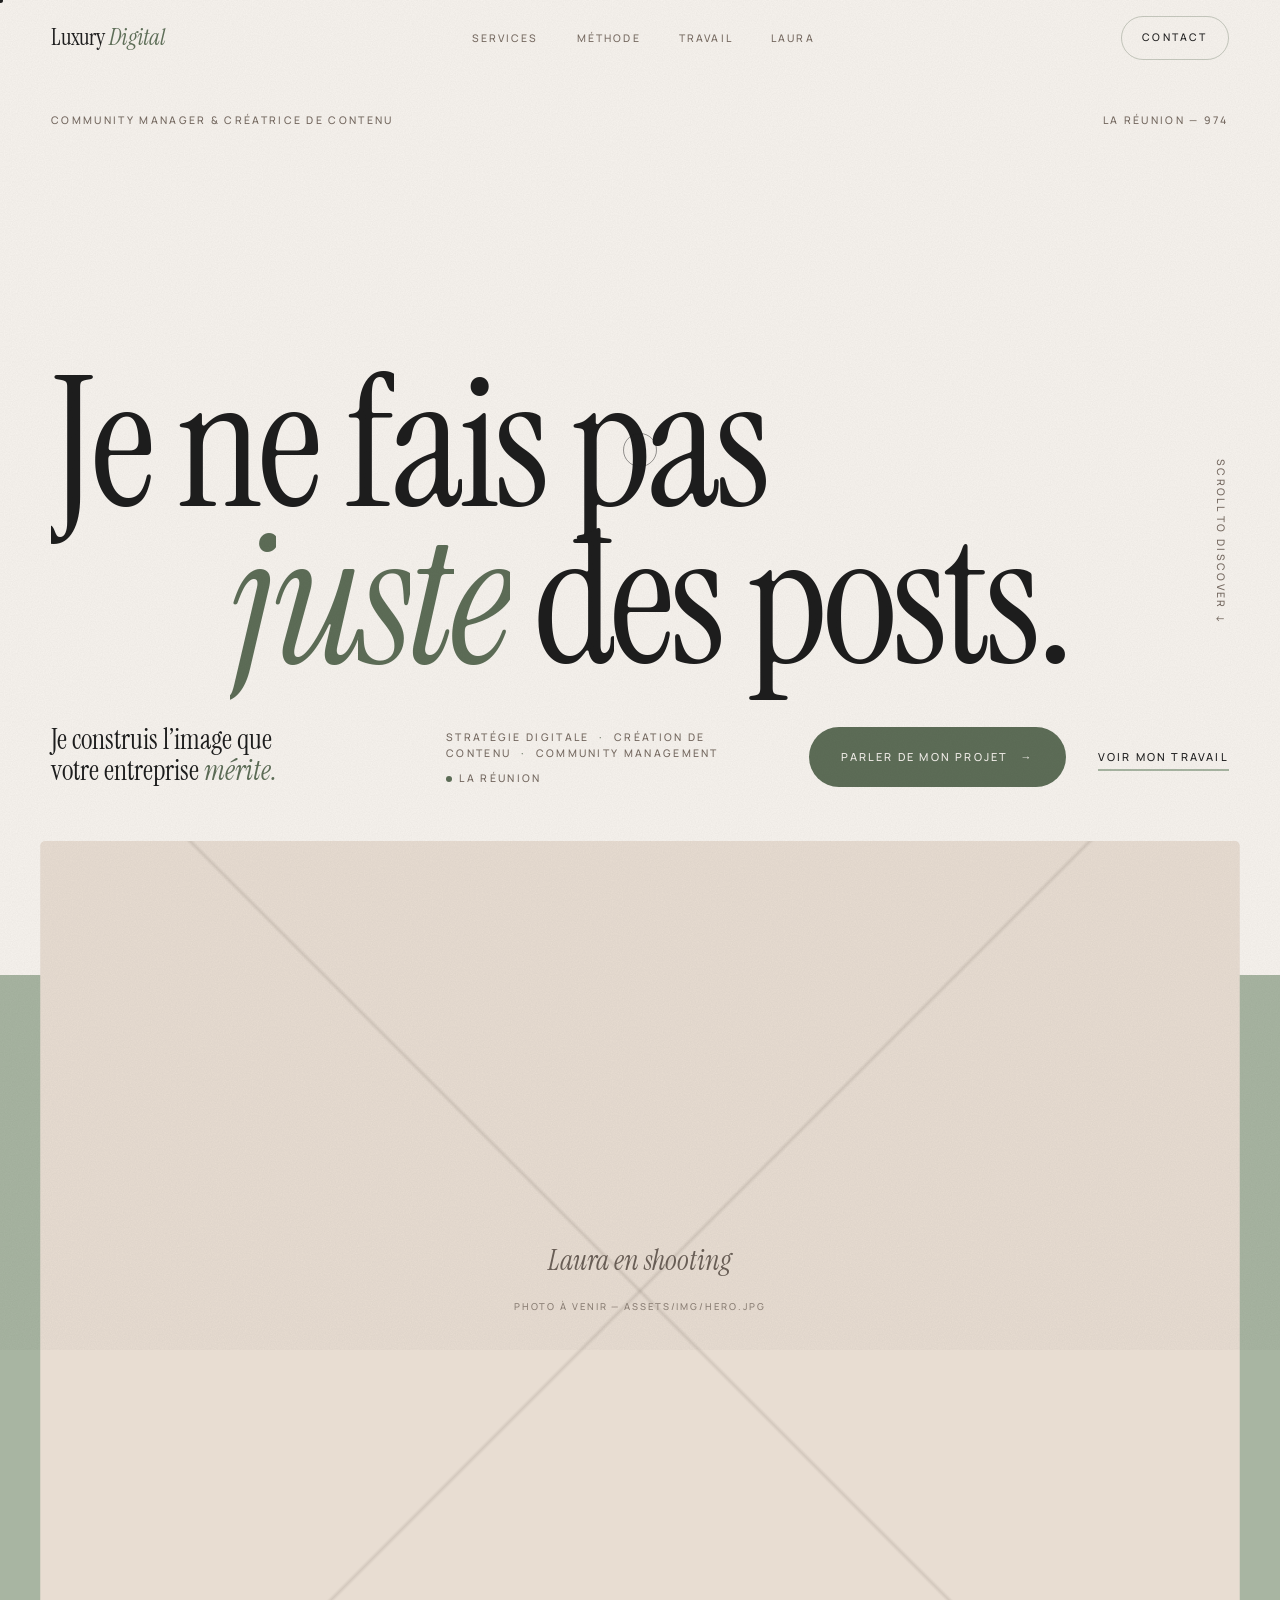
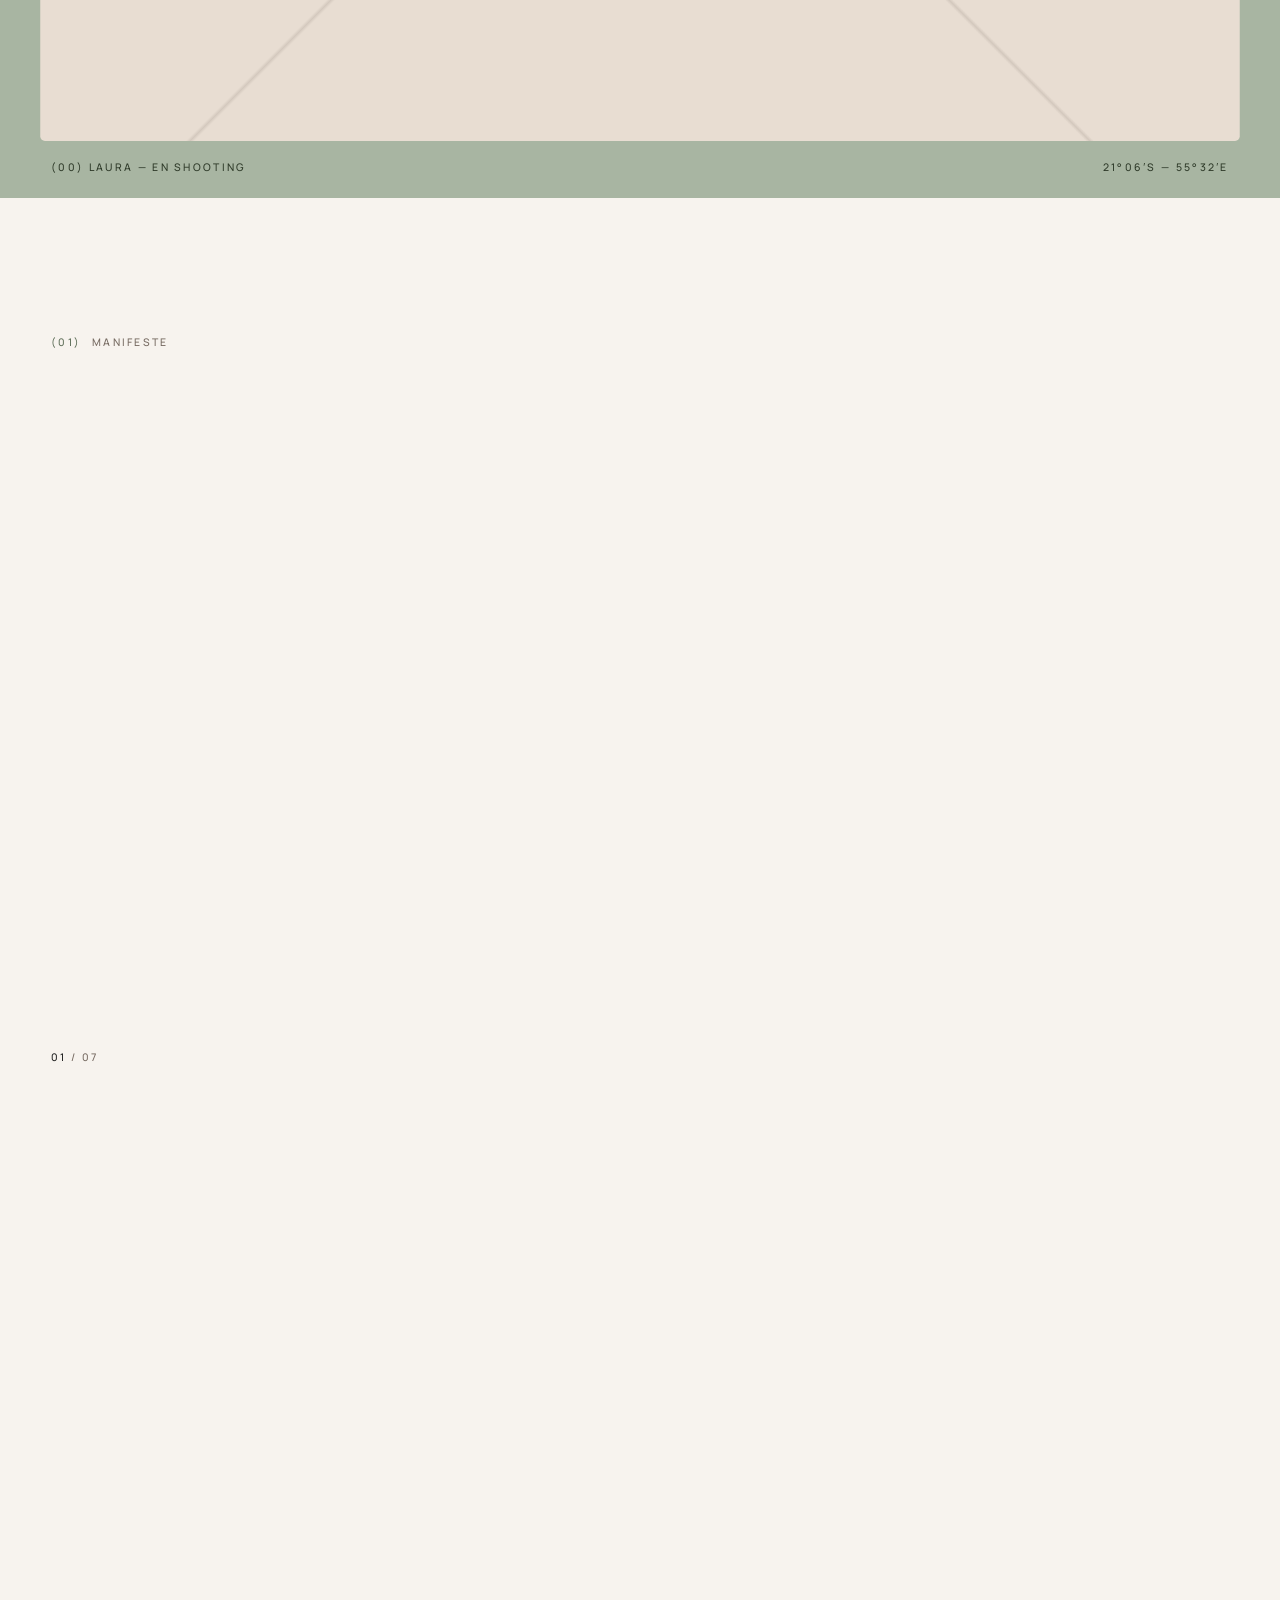
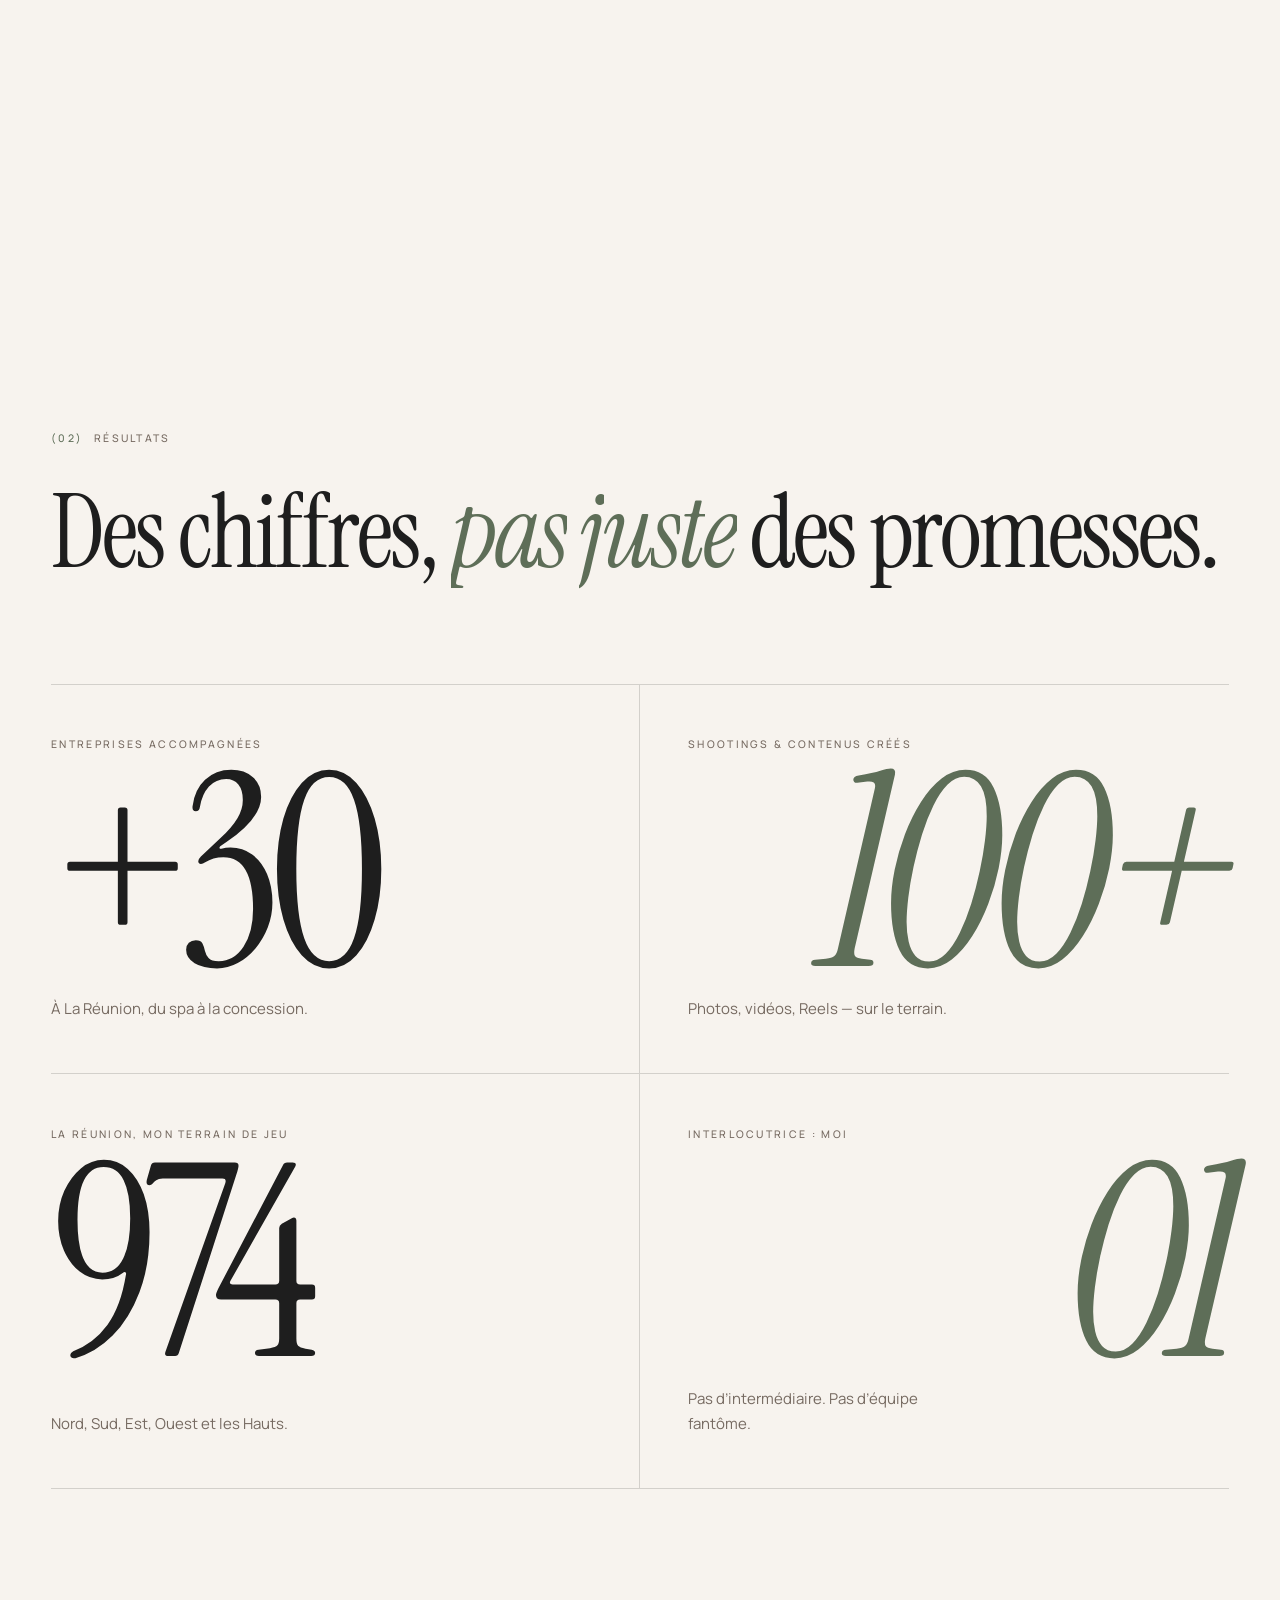
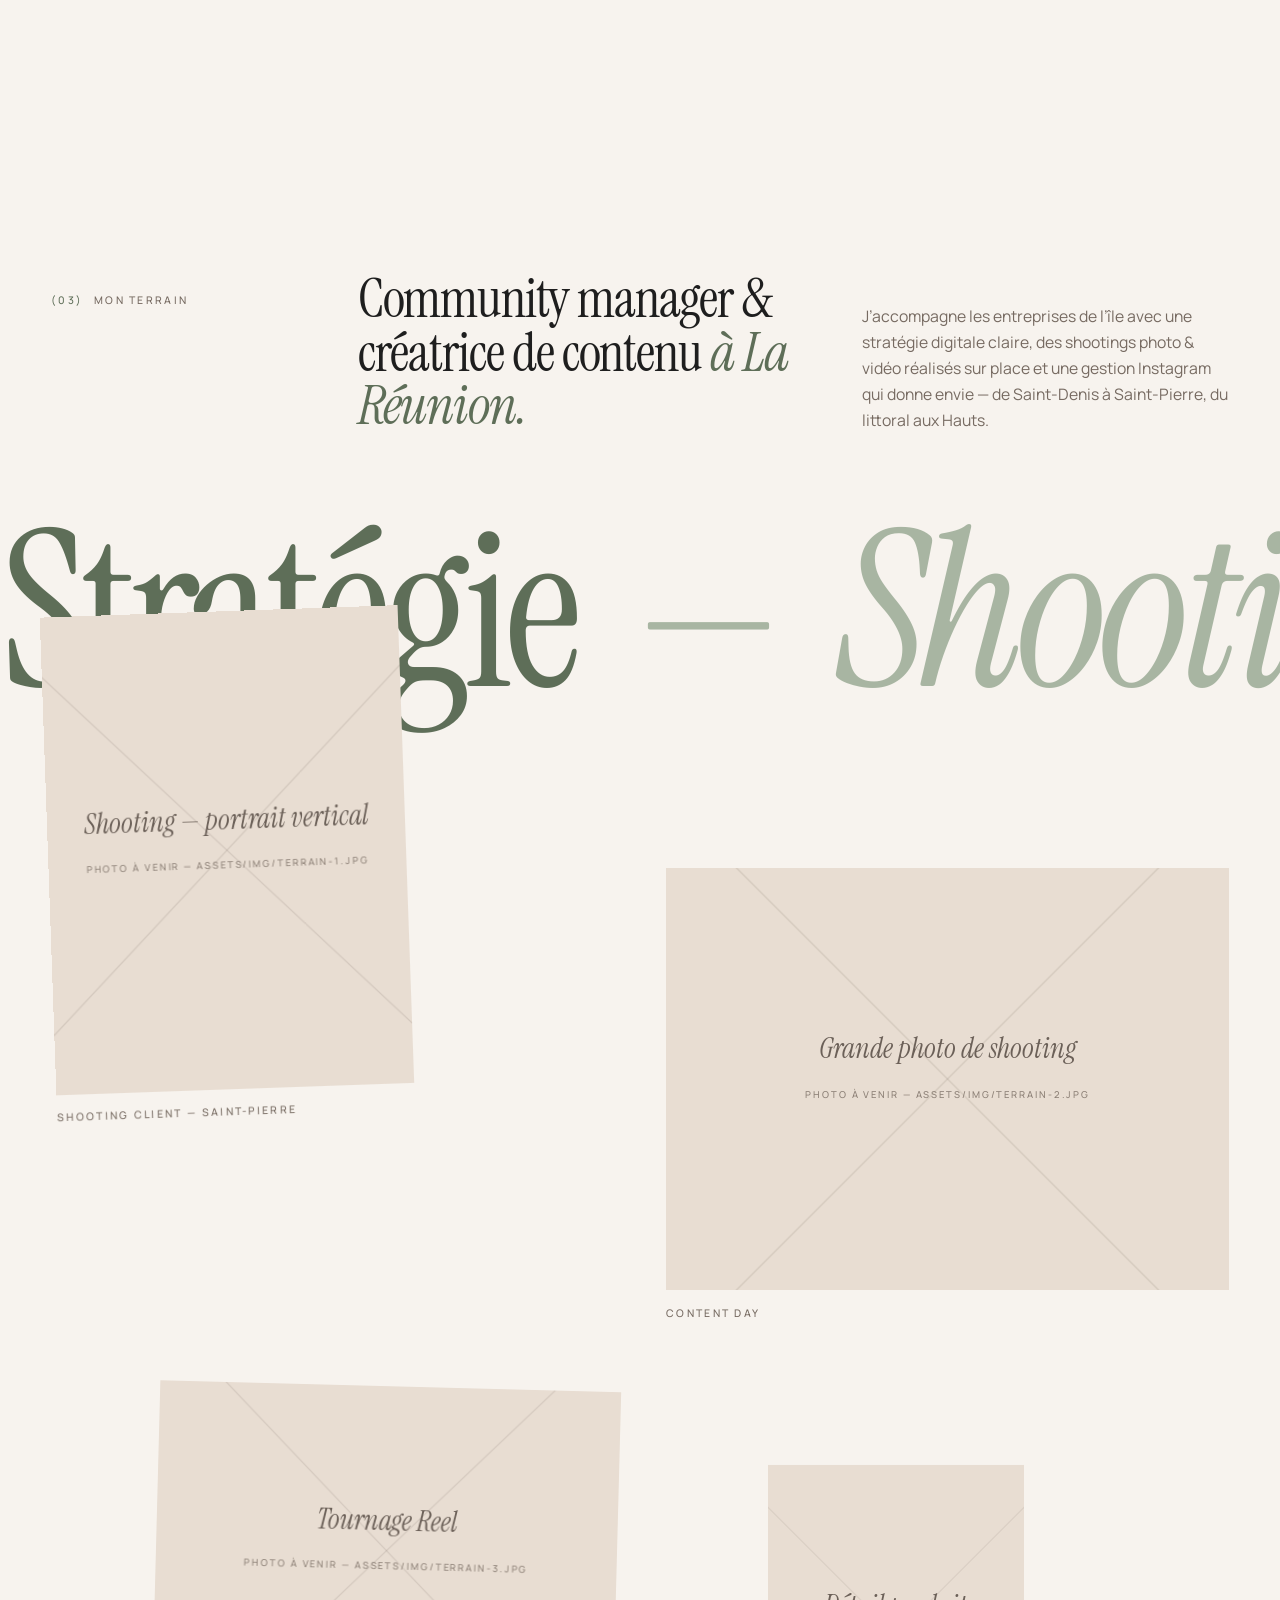
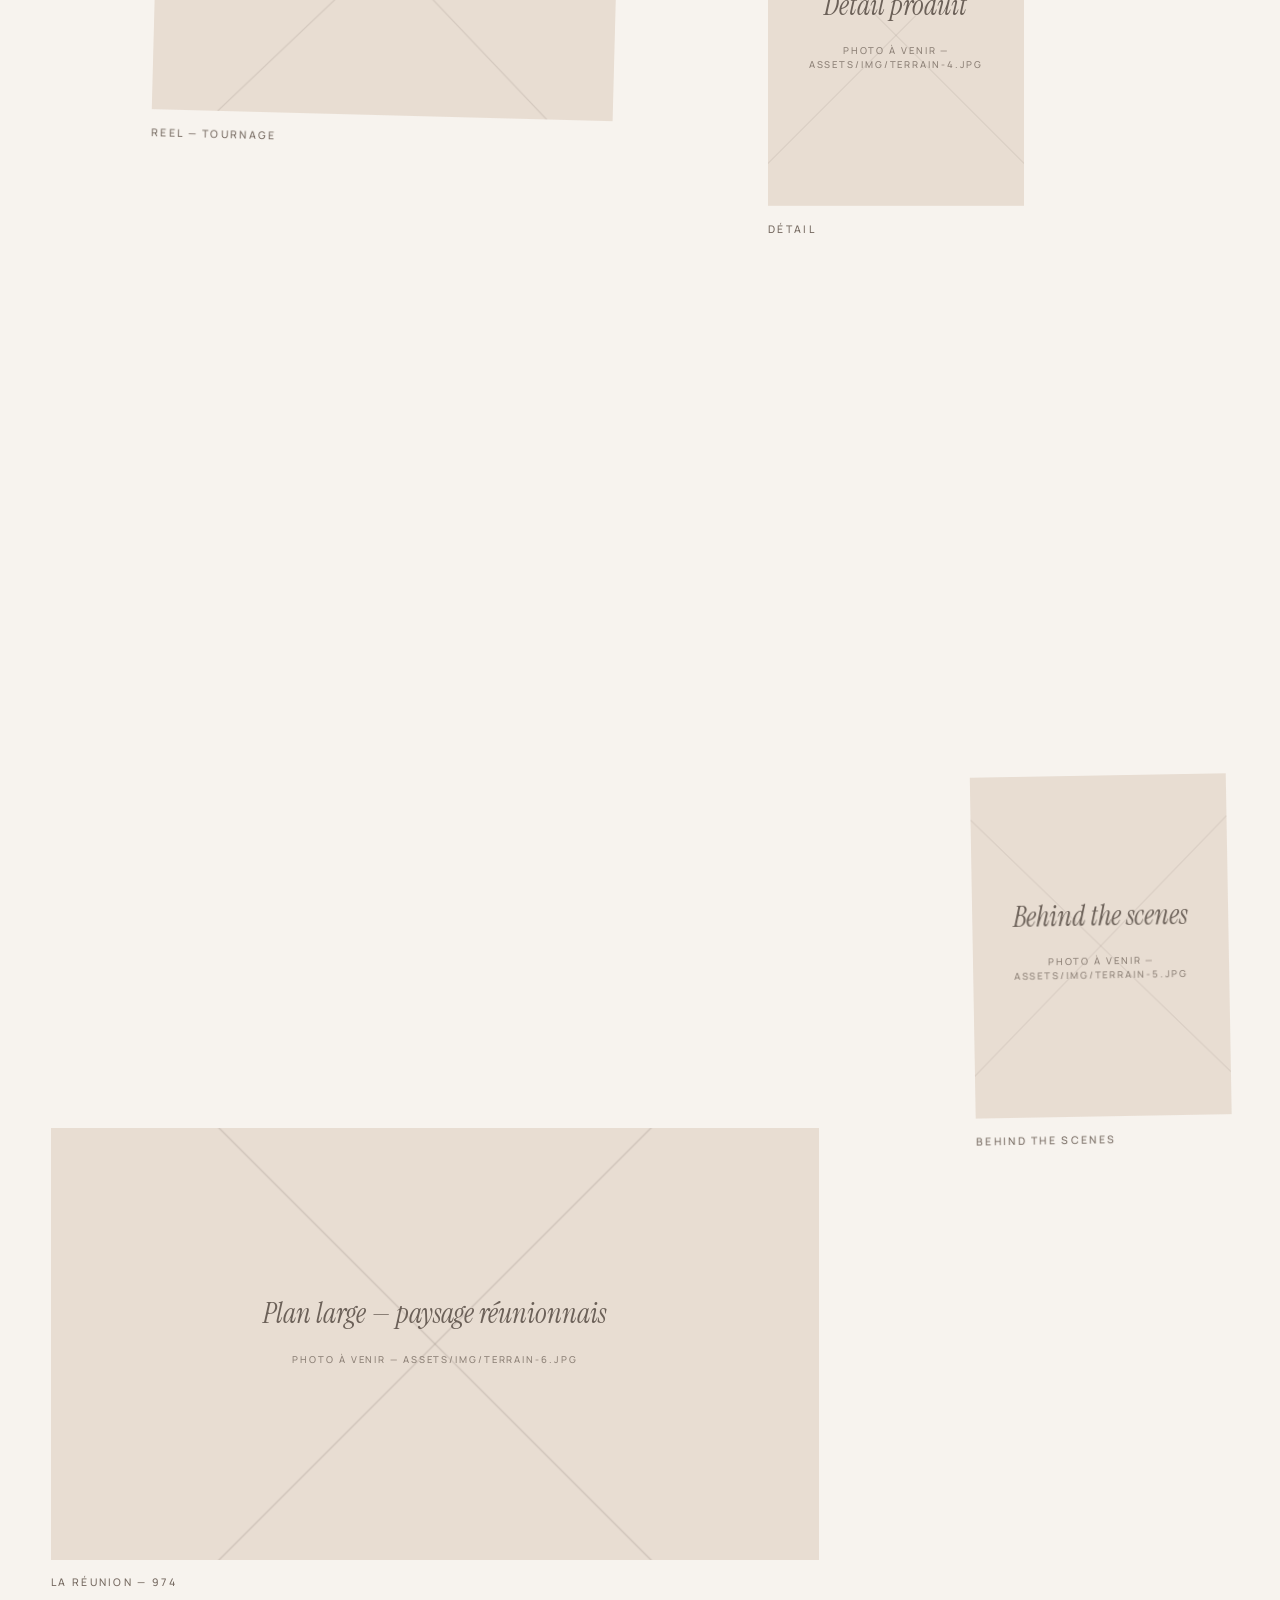
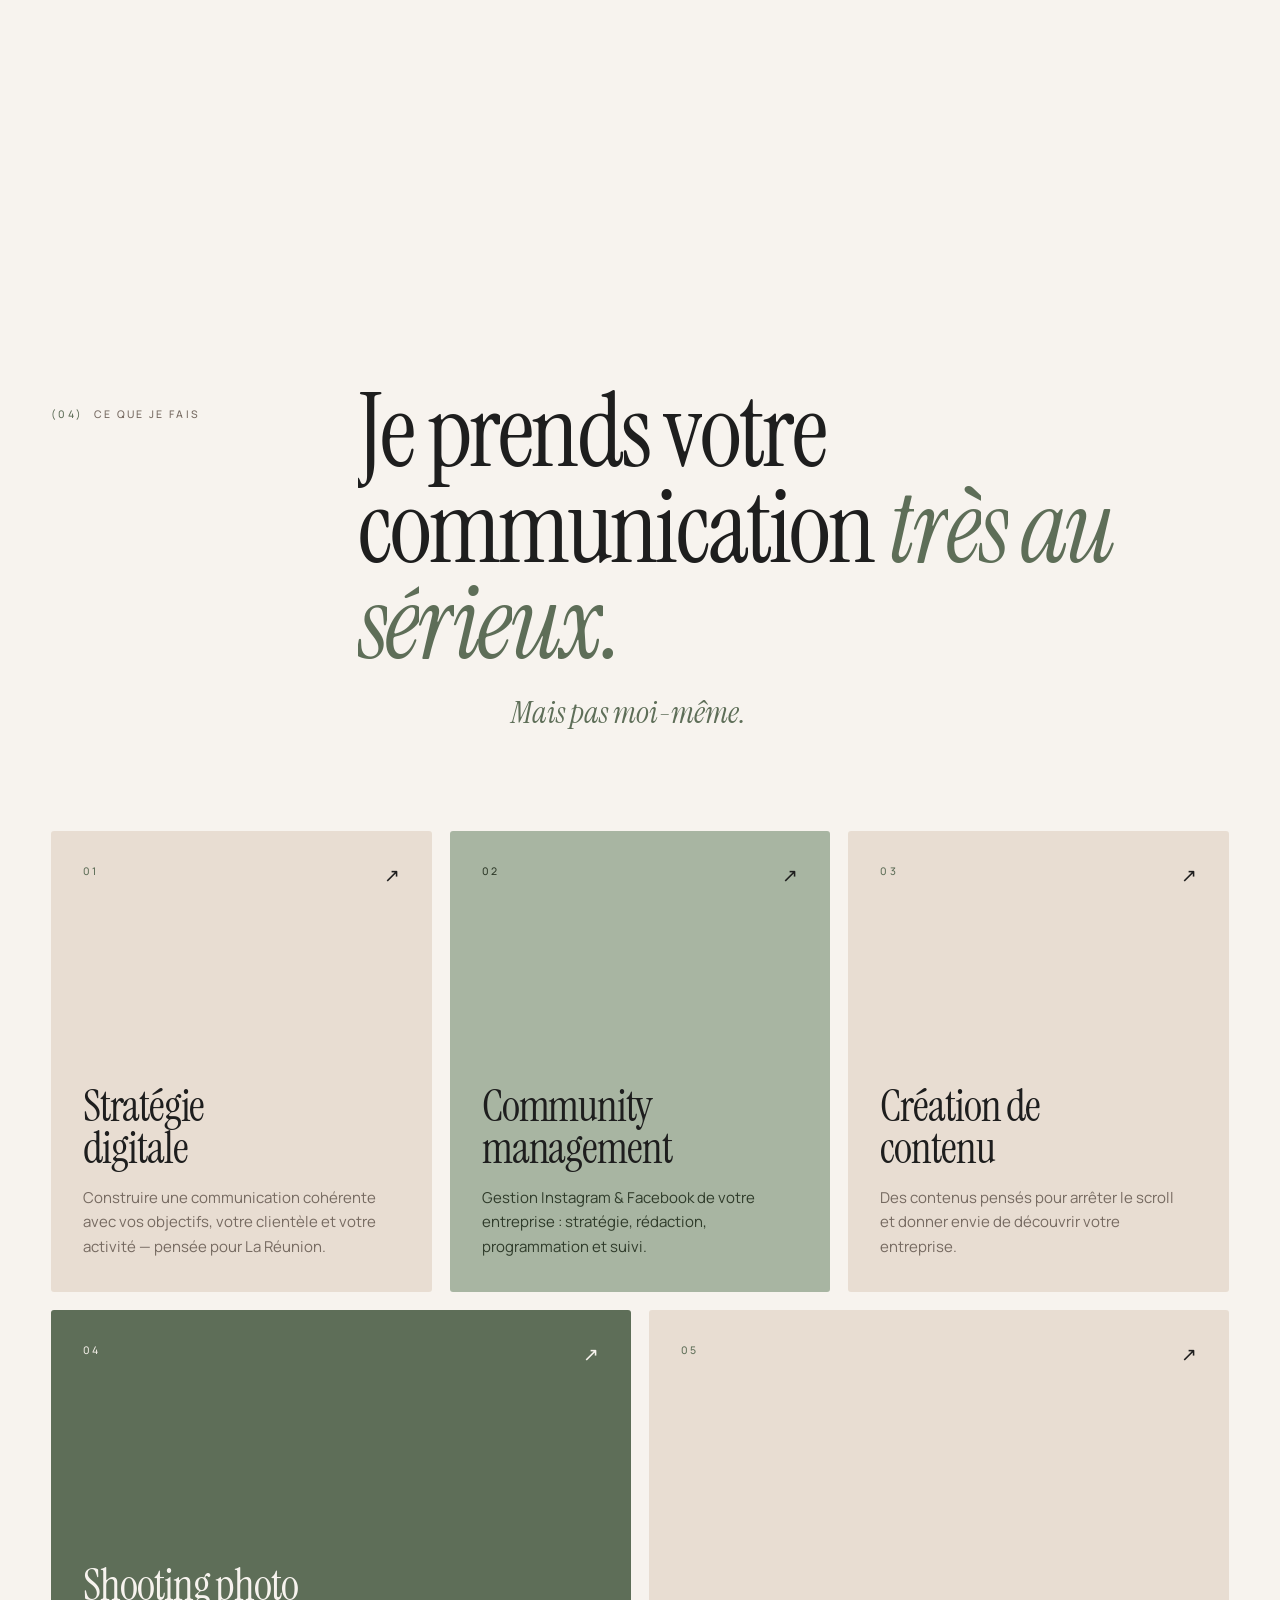
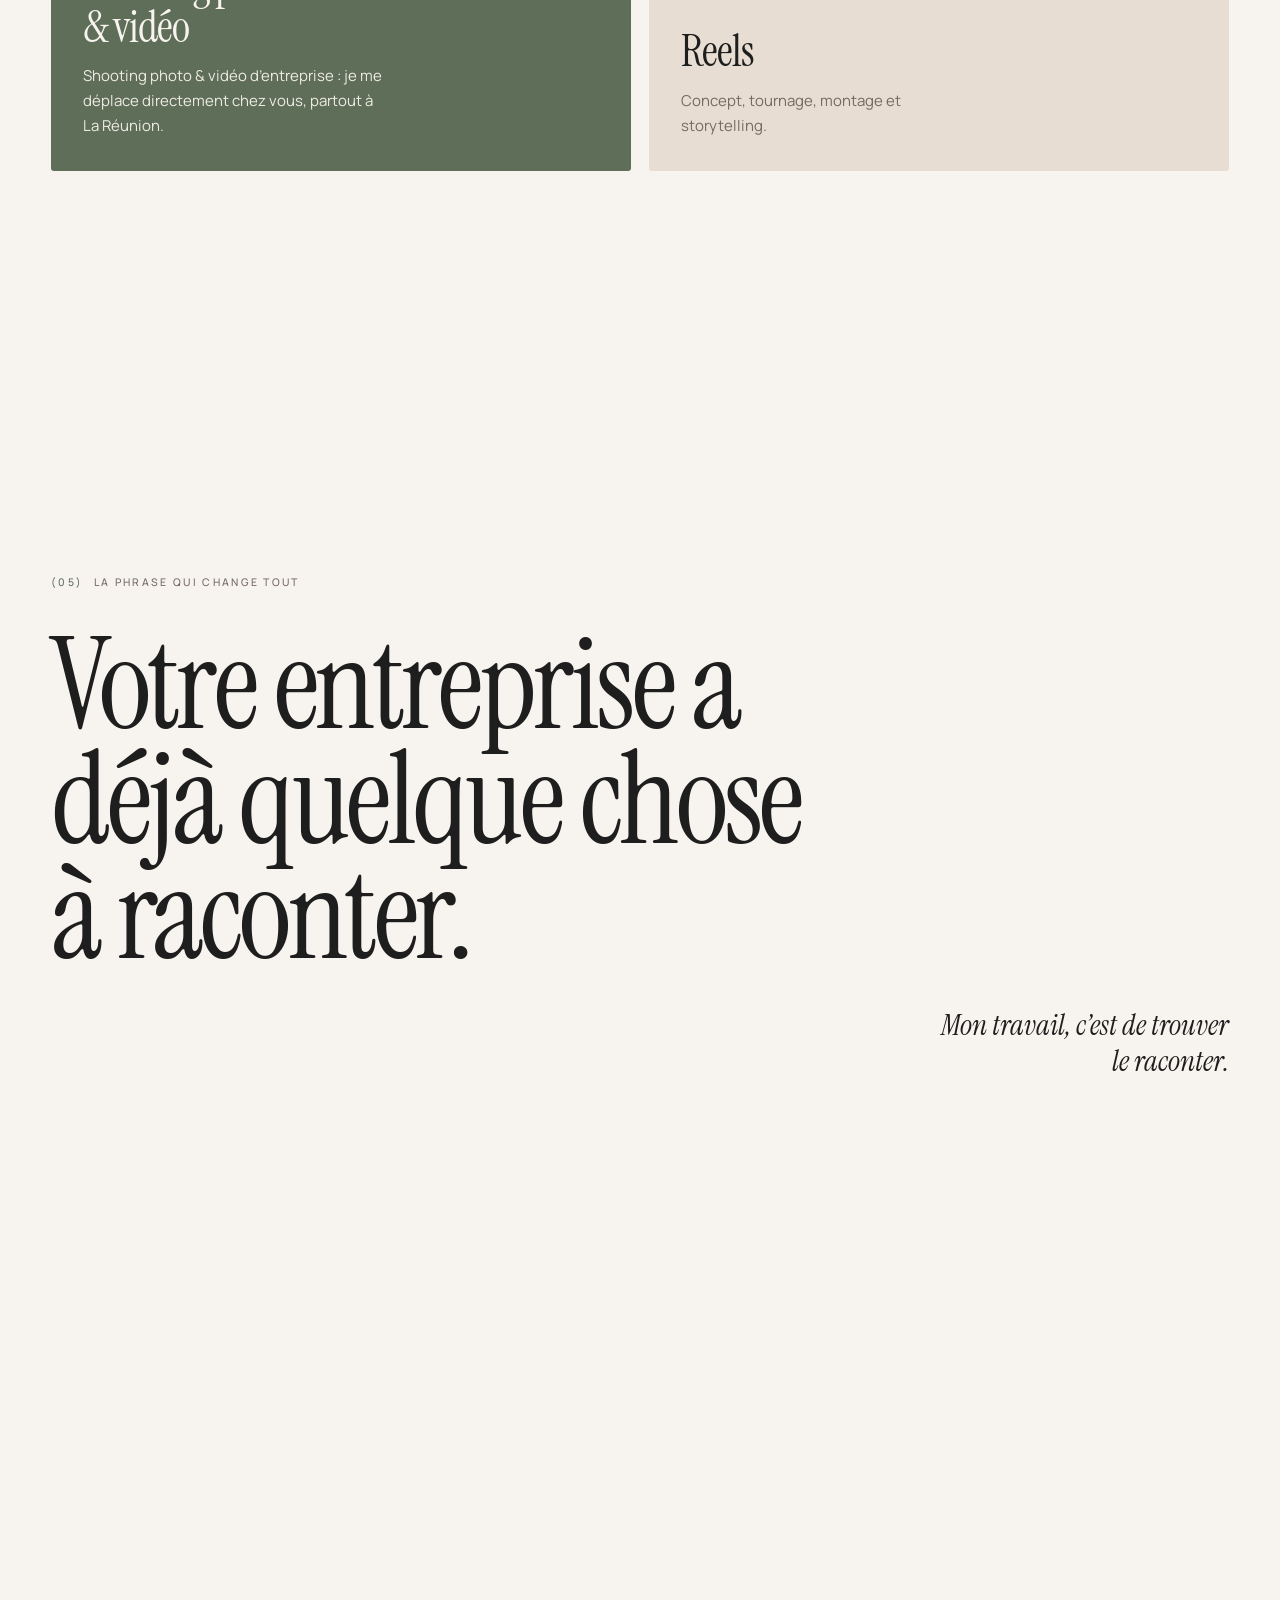
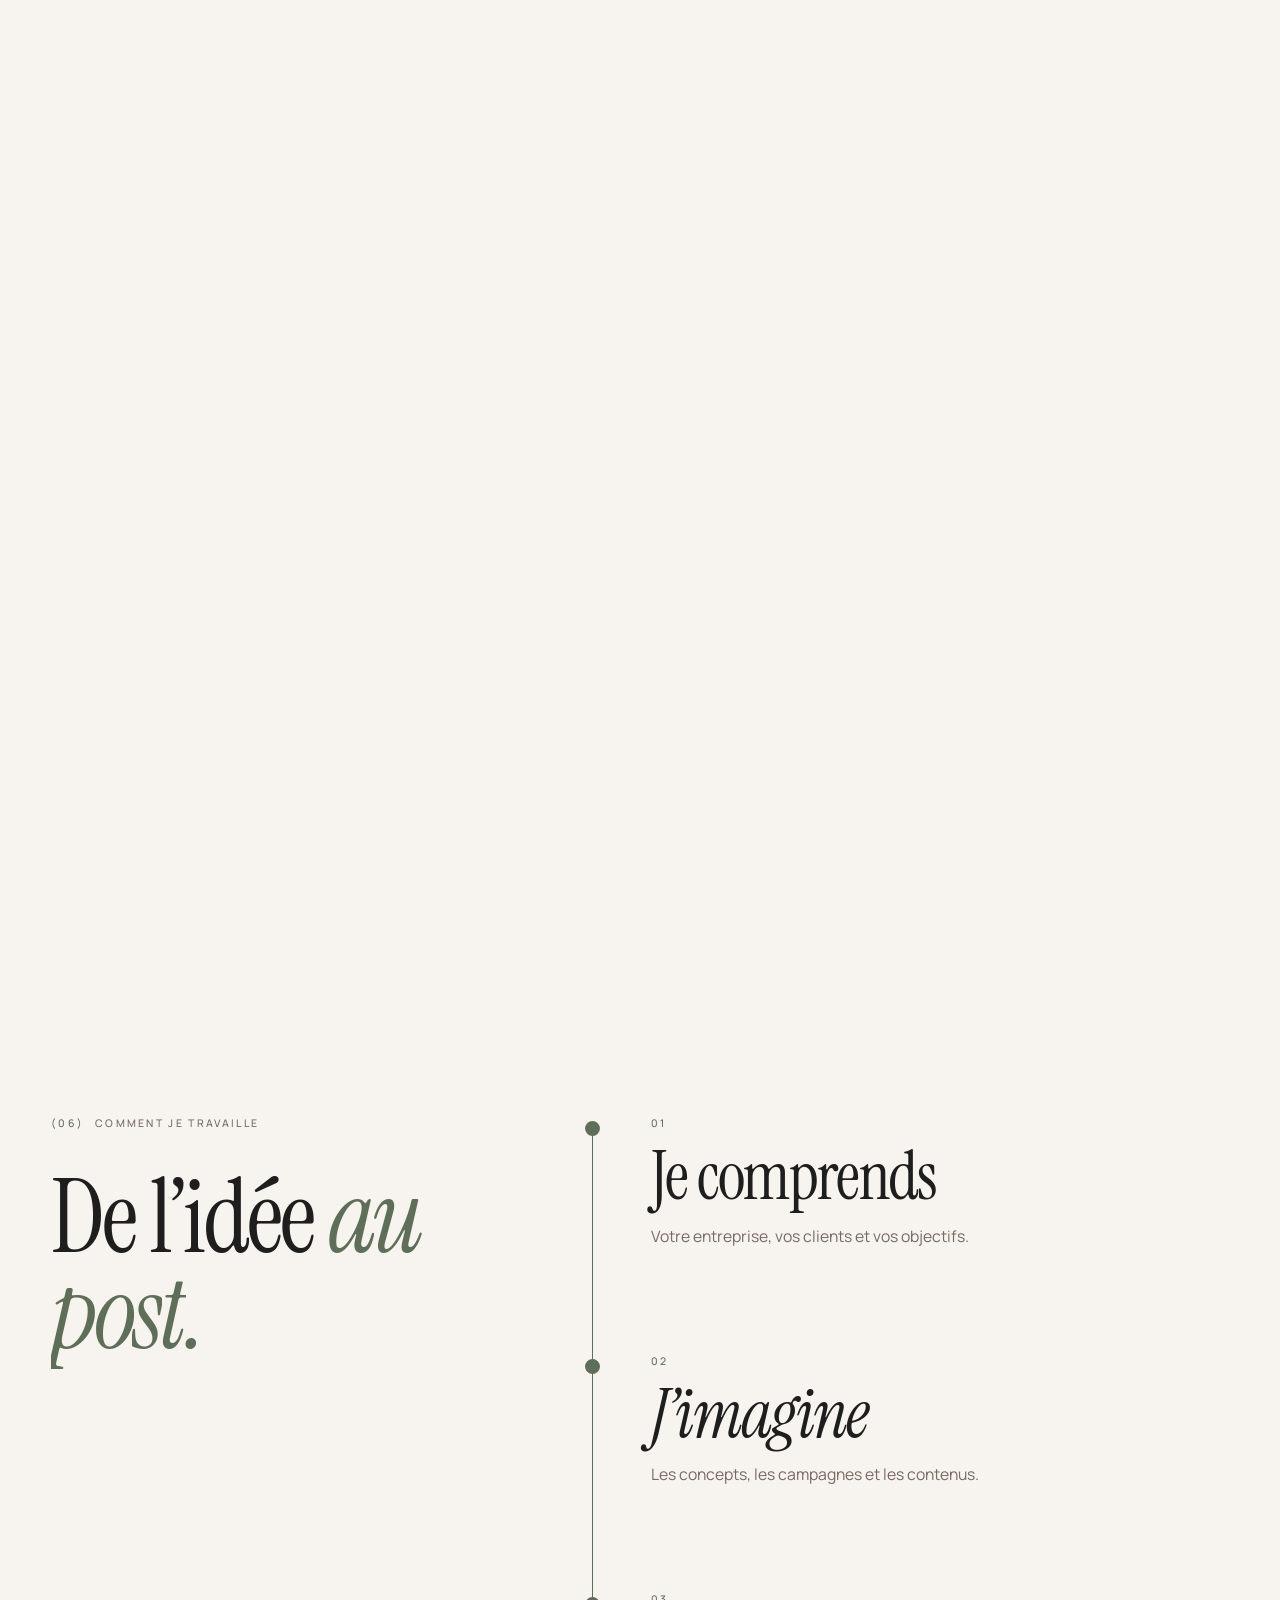
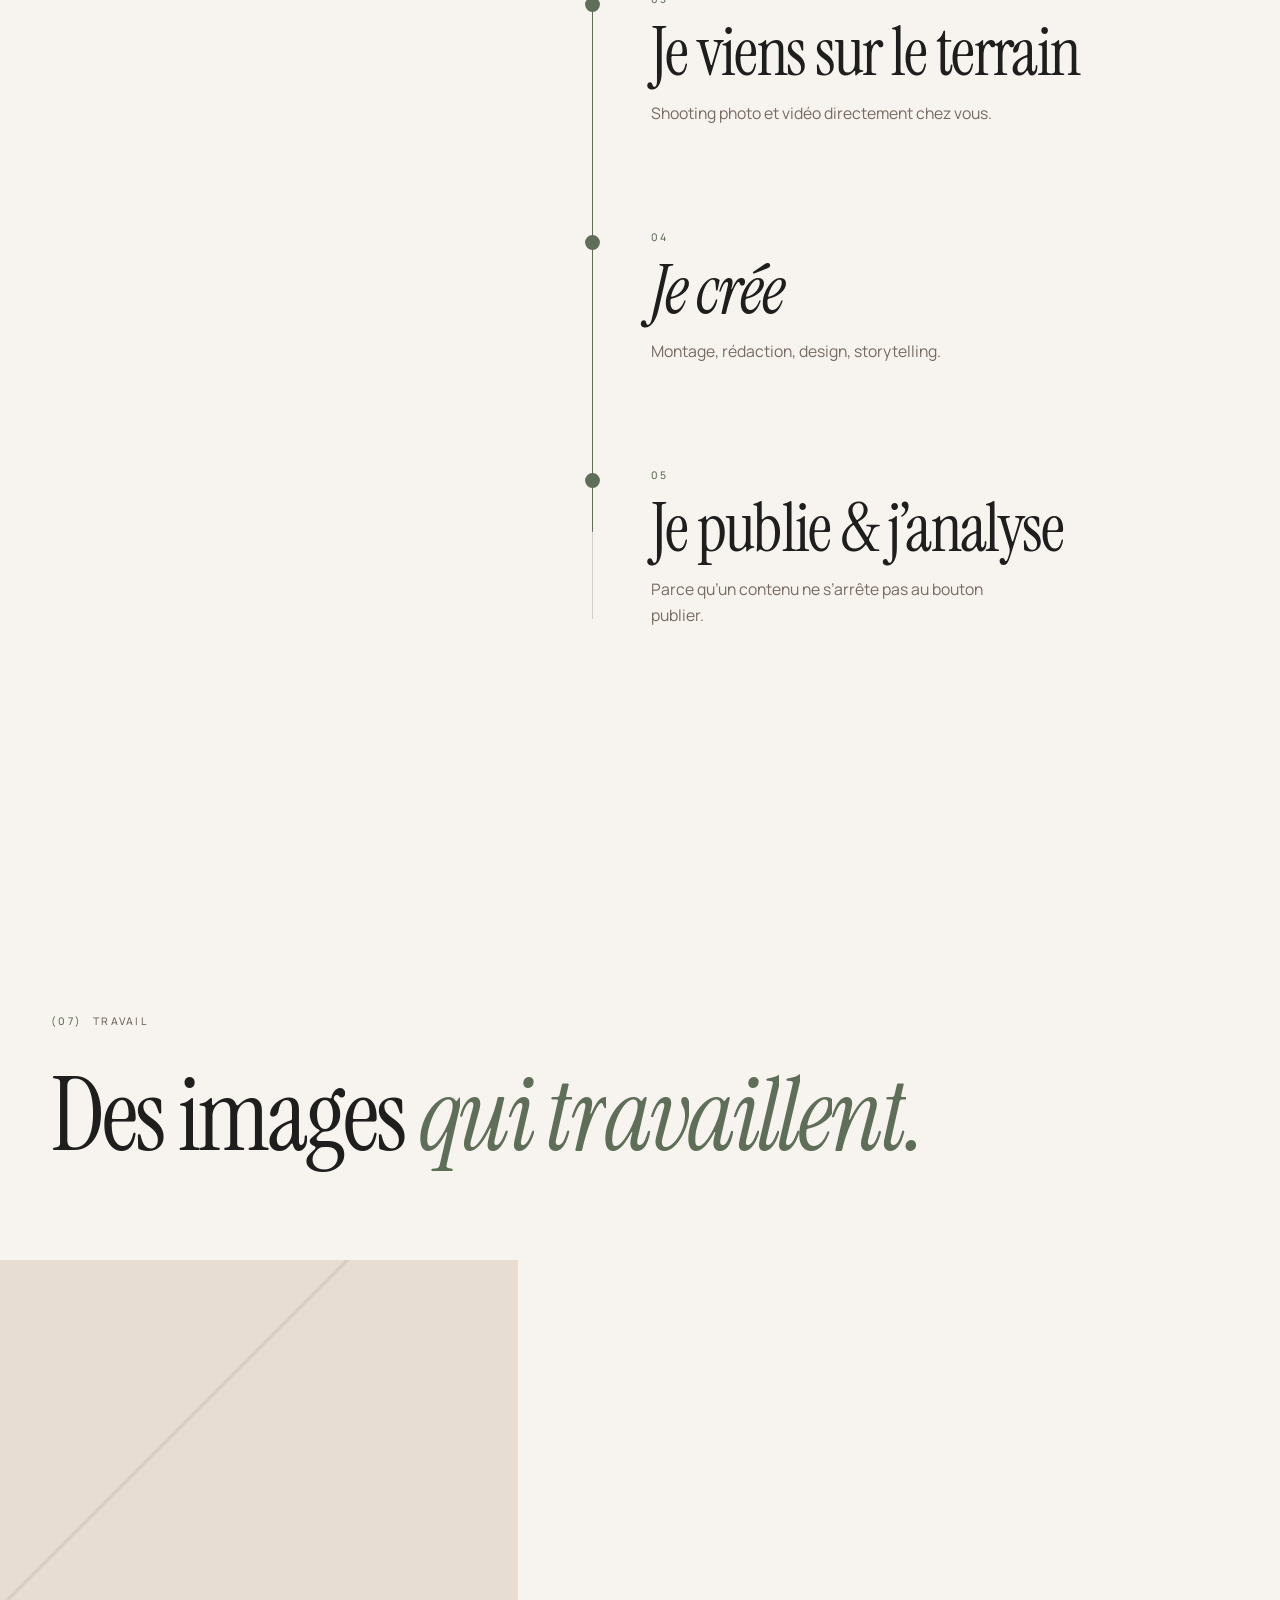
==== commit 8a2558f5: "DA : le vert sauge devient la couleur signature - Fonds sauge pleins : manifeste, coulisses de la ga" ====
--- a/index.html
+++ b/index.html
@@ -185,7 +185,7 @@
     </section>
 
     <!-- ============ 02 MANIFESTE ============ -->
-    <section class="manifesto" id="manifeste" data-theme="ivory" data-sticky="manifesto" aria-label="Manifeste">
+    <section class="manifesto" id="manifeste" data-theme="sage" data-sticky="manifesto" aria-label="Manifeste">
       <div class="manifesto__sticky">
         <p class="label annot"><span>(01)</span> Manifeste</p>
         <h2 class="manifesto__statement">
@@ -205,7 +205,7 @@
     </section>
 
     <!-- ============ 03 CHIFFRES ============ -->
-    <section class="stats" id="chiffres" data-theme="nude" aria-labelledby="stats-title">
+    <section class="stats" id="chiffres" data-theme="forest" aria-labelledby="stats-title">
       <div class="container">
         <div class="section-head">
           <p class="label annot"><span>(02)</span> Résultats</p>
@@ -305,7 +305,7 @@
               <span class="card__arrow" aria-hidden="true">↗</span>
             </div>
           </li>
-          <li class="card" data-tilt data-reveal>
+          <li class="card card--sage" data-tilt data-reveal>
             <div class="card__media media" data-label="Community management" data-file="assets/img/service-community.jpg" aria-hidden="true"><img src="assets/img/service-community.jpg" alt="" width="1200" height="1500" loading="lazy" decoding="async"></div>
             <div class="card__body">
               <span class="card__num annot">02</span>
@@ -323,7 +323,7 @@
               <span class="card__arrow" aria-hidden="true">↗</span>
             </div>
           </li>
-          <li class="card card--wide" data-tilt data-reveal>
+          <li class="card card--wide card--forest" data-tilt data-reveal>
             <div class="card__media media" data-label="Shooting photo &amp; vidéo" data-file="assets/img/service-shooting.jpg" aria-hidden="true"><img src="assets/img/service-shooting.jpg" alt="" width="1600" height="1200" loading="lazy" decoding="async"></div>
             <div class="card__body">
               <span class="card__num annot">04</span>
@@ -346,7 +346,7 @@
     </section>
 
     <!-- ============ 06 LA PHRASE QUI CHANGE TOUT ============ -->
-    <section class="statement" id="histoire" data-theme="sage" data-sticky="statement" aria-labelledby="statement-title">
+    <section class="statement" id="histoire" data-theme="ink" data-sticky="statement" aria-labelledby="statement-title">
       <div class="statement__sticky">
         <p class="label annot"><span>(05)</span> La phrase qui change tout</p>
         <h2 class="statement__title" id="statement-title" data-chars>Votre entreprise a déjà quelque chose à raconter.</h2>
@@ -355,7 +355,7 @@
     </section>
 
     <!-- ============ 07 COMMENT JE TRAVAILLE ============ -->
-    <section class="process" id="methode" data-theme="ivory" aria-labelledby="process-title">
+    <section class="process" id="methode" data-theme="ink" aria-labelledby="process-title">
       <div class="container process__layout">
         <div class="process__head">
           <p class="label annot"><span>(06)</span> Comment je travaille</p>
@@ -421,7 +421,7 @@
         <figcaption class="annot"><span>03</span> Content day</figcaption>
       </figure>
 
-      <div class="g-sticky">
+      <div class="g-sticky" data-theme="sage">
         <figure class="g-sticky__media" data-cursor="view">
           <div class="media" data-label="Behind the scenes" data-file="assets/img/galerie-4.jpg">
             <img src="assets/img/galerie-4.jpg" alt="Coulisses d’un tournage de Reel à La Réunion" width="1200" height="1600" loading="lazy" decoding="async">
@@ -446,7 +446,7 @@
     </section>
 
     <!-- ============ 09 PREUVE SOCIALE ============ -->
-    <section class="clients" id="clients" data-theme="nude" aria-labelledby="clients-title">
+    <section class="clients" id="clients" data-theme="sage" aria-labelledby="clients-title">
       <div class="container clients__layout">
         <div class="clients__head">
           <p class="label annot"><span>(08)</span> Preuve sociale</p>
@@ -491,7 +491,7 @@
     </section>
 
     <!-- ============ 10 AVIS ============ -->
-    <section class="reviews" id="avis" data-theme="ivory" aria-labelledby="reviews-title">
+    <section class="reviews" id="avis" data-theme="nude" aria-labelledby="reviews-title">
       <div class="container">
         <div class="section-head">
           <p class="label annot"><span>(09)</span> Avis Google</p>
@@ -542,7 +542,7 @@
     </section>
 
     <!-- ============ FAQ (SEO / moteurs IA) ============ -->
-    <section class="faq" id="faq" data-theme="ivory" aria-labelledby="faq-title">
+    <section class="faq" id="faq" data-theme="sage" aria-labelledby="faq-title">
       <div class="container faq__layout">
         <div>
           <p class="label annot"><span>(11)</span> Questions fréquentes</p>
--- a/css/style.css
+++ b/css/style.css
@@ -41,11 +41,15 @@
   --space: clamp(7rem, 15vw, 13rem);
 }
 
-body, [data-theme] { --hair: color-mix(in srgb, var(--fg) 13%, transparent); }
-body[data-theme="ivory"] { --bg: var(--ivory); --fg: var(--ink);   --muted: #766A61; --accent: var(--sage-deep); }
-body[data-theme="nude"]  { --bg: var(--nude);  --fg: var(--ink);   --muted: #6B6058; --accent: #526248; }
-body[data-theme="sage"]  { --bg: var(--sage);  --fg: var(--ink);   --muted: #3F463C; --accent: var(--ivory); }
-body[data-theme="ink"]   { --bg: var(--ink);   --fg: var(--ivory); --muted: #ABA096; --accent: var(--sage); }
+/* Répartition : ~50 % clair (ivoire / nude) · ~30 % sauge (sauge + sauge profond) · ~20 % anthracite */
+body, [data-theme] { --hair: color-mix(in srgb, var(--fg) 16%, transparent); }
+body[data-theme="ivory"]  { --bg: var(--ivory);     --fg: var(--ink);   --muted: #766A61; --accent: var(--sage-deep); }
+body[data-theme="nude"]   { --bg: var(--nude);      --fg: var(--ink);   --muted: #6B6058; --accent: #526248; }
+body[data-theme="sage"]   { --bg: var(--sage);      --fg: var(--ink);   --muted: #3A4435; --accent: #2F3B2A; }
+body[data-theme="forest"] { --bg: var(--sage-deep); --fg: var(--ivory); --muted: #EFEBE4; --accent: #E4EBDD; }
+body[data-theme="ink"]    { --bg: var(--ink);       --fg: var(--ivory); --muted: #ABA096; --accent: var(--sage); }
+/* Les lignes fines prennent une teinte sauge sur les fonds clairs */
+body[data-theme="ivory"], body[data-theme="nude"] { --hair: color-mix(in srgb, var(--sage-deep) 32%, transparent); }
 
 /* ---------- Reset ---------- */
 *, *::before, *::after { box-sizing: border-box; }
@@ -71,12 +75,13 @@
   overflow-x: clip;
   transition: --bg 1.1s var(--ease), --fg 1.1s var(--ease), --muted 1.1s var(--ease), --accent 1.1s var(--ease);
 }
-::selection { background: var(--sage); color: var(--ink); }
+::selection { background: var(--sage-deep); color: var(--ivory); }
 :focus-visible { outline: 1px solid var(--fg); outline-offset: 5px; }
 
 /* Sans JS : chaque section garde sa propre couleur */
 html:not(.js) [data-theme="nude"] { --bg: var(--nude); background: var(--bg); }
-html:not(.js) [data-theme="sage"] { --bg: var(--sage); background: var(--bg); }
+html:not(.js) [data-theme="sage"] { --bg: var(--sage); --muted: #3A4435; --accent: #2F3B2A; background: var(--bg); }
+html:not(.js) [data-theme="forest"] { --bg: var(--sage-deep); --fg: var(--ivory); --muted: #EFEBE4; --accent: #E4EBDD; background: var(--bg); color: var(--fg); }
 html:not(.js) [data-theme="ink"]  { --bg: var(--ink); --fg: var(--ivory); --muted: #ABA096; --accent: var(--sage); background: var(--bg); color: var(--fg); }
 
 /* ---------- Grain photographique (très léger) ---------- */
@@ -144,7 +149,7 @@
 /* Lien souligné animé */
 .u-link { position: relative; display: inline-block; padding-bottom: 3px; }
 .u-link::after {
-  content: ''; position: absolute; left: 0; right: 0; bottom: 0; height: 1px; background: currentColor;
+  content: ''; position: absolute; left: 0; right: 0; bottom: 0; height: 1px; background: var(--accent);
   transform-origin: right;
 }
 .u-link:hover::after { animation: underline .9s var(--ease); }
@@ -203,17 +208,17 @@
     display: grid; place-items: center;
     transition: width .6s var(--ease), height .6s var(--ease), margin .6s var(--ease), background-color .4s var(--ease), border-color .4s;
   }
-  .cursor__label { font: 500 9.5px/1 var(--sans); letter-spacing: .24em; text-transform: uppercase; color: var(--bg); opacity: 0; transform: scale(.6); transition: opacity .3s, transform .6s var(--ease); padding-left: .24em; }
+  .cursor__label { font: 500 9.5px/1 var(--sans); letter-spacing: .24em; text-transform: uppercase; color: var(--ivory); opacity: 0; transform: scale(.6); transition: opacity .3s, transform .6s var(--ease); padding-left: .24em; }
   .cursor.is-link .cursor__ring { width: 58px; height: 58px; margin: -29px 0 0 -29px; border-color: var(--fg); }
-  .cursor.is-view .cursor__ring { width: 88px; height: 88px; margin: -44px 0 0 -44px; background: var(--fg); border-color: var(--fg); }
+  .cursor.is-view .cursor__ring { width: 88px; height: 88px; margin: -44px 0 0 -44px; background: var(--sage-deep); border-color: var(--sage-deep); }
   .cursor.is-view .cursor__label { opacity: 1; transform: none; }
   .cursor.is-view .cursor__dot { opacity: 0; }
   .cursor.is-hidden { opacity: 0; }
 }
 
 /* ---------- Barre de progression ---------- */
-.progress { position: fixed; top: 0; left: 0; right: 0; height: 1.5px; z-index: 120; pointer-events: none; }
-.progress span { display: block; height: 100%; background: var(--sage-deep); transform-origin: left; transform: scaleX(var(--scroll, 0)); }
+.progress { position: fixed; top: 0; left: 0; right: 0; height: 3px; z-index: 120; pointer-events: none; }
+.progress span { display: block; height: 100%; background: var(--sage); transform-origin: left; transform: scaleX(var(--scroll, 0)); }
 
 /* ---------- Header ---------- */
 .header {
@@ -237,10 +242,10 @@
 .header__nav a, .header__cta { font: 500 10.5px/1 var(--sans); letter-spacing: .2em; text-transform: uppercase; }
 .header__nav a { position: relative; padding: .5rem 0; color: var(--muted); transition: color .4s; }
 .header__nav a:hover { color: var(--fg); }
-.header__nav a::after { content: ''; position: absolute; left: 0; bottom: 0; width: 100%; height: 1px; background: currentColor; transform: scaleX(0); transform-origin: right; transition: transform .6s var(--ease); }
+.header__nav a::after { content: ''; position: absolute; left: 0; bottom: 0; width: 100%; height: 1px; background: var(--accent); transform: scaleX(0); transform-origin: right; transition: transform .6s var(--ease); }
 .header__nav a:hover::after { transform: scaleX(1); transform-origin: left; }
 .header__cta { display: inline-flex; align-items: center; padding: .9rem 1.3rem; border: 1px solid var(--hair); border-radius: 100px; transition: background-color .5s var(--ease), color .5s, border-color .5s; }
-.header__cta:hover { background: var(--fg); color: var(--bg); border-color: var(--fg); }
+.header__cta:hover { background: var(--sage); color: var(--ink); border-color: var(--sage); }
 @media (min-width: 900px) { .header__nav { display: flex; } }
 
 /* ---------- Boutons : texte qui roule + remplissage doux ---------- */
@@ -261,7 +266,7 @@
 .btn__inner { position: relative; z-index: 1; display: inline-flex; align-items: center; gap: 1.1em; transition: transform .6s var(--ease); }
 .btn__arrow { display: inline-block; transition: transform .7s var(--ease); }
 a:hover .btn__arrow { transform: translateX(6px); }
-.btn--primary { background: var(--ink); color: var(--ivory); }
+.btn--primary { background: var(--sage-deep); color: var(--ivory); }
 .btn--primary::before {
   content: ''; position: absolute; inset: 0; z-index: 0; border-radius: inherit; background: var(--sage);
   clip-path: circle(0% at 50% 120%); transition: clip-path .8s var(--ease);
@@ -271,7 +276,7 @@
 .btn--primary:hover .btn__inner { color: var(--ink); }
 .btn--line { height: auto; padding: .4rem 0; border-radius: 0; color: var(--fg); overflow: visible; }
 .btn--line::after {
-  content: ''; position: absolute; left: 0; right: 0; bottom: 0; height: 1px; background: currentColor;
+  content: ''; position: absolute; left: 0; right: 0; bottom: 0; height: 1.5px; background: var(--sage);
   transform-origin: left; transition: transform .7s var(--ease);
 }
 .btn--line:hover::after { transform: scaleX(.35); transform-origin: right; }
@@ -319,6 +324,8 @@
 @keyframes bob { 0%, 100% { transform: translateY(0); } 50% { transform: translateY(5px); } }
 
 .hero__reveal { --e: 0; --p: 0; position: relative; }
+.hero__reveal::before { content: ''; position: absolute; left: 0; right: 0; top: 14%; bottom: 0; background: var(--sage); }
+.hero__frame { position: relative; }
 .hero__frame {
   height: 100vh; height: 100svh;
   clip-path: inset(0 calc((1 - var(--e)) * var(--gutter)) round calc((1 - var(--e)) * 6px));
@@ -329,7 +336,7 @@
   animation: heroZoom 3.6s var(--ease) both;
 }
 @keyframes heroZoom { from { scale: 1.12; } to { scale: 1; } }
-.hero__caption { display: flex; justify-content: space-between; gap: 1rem; padding: 1rem var(--gutter) 0; color: var(--muted); }
+.hero__caption { position: relative; display: flex; justify-content: space-between; gap: 1rem; padding: 1.1rem var(--gutter) 1.4rem; color: #2F3B2A; }
 
 /* Entrée du hero */
 .js .hero__eyebrow, .js .hero__sub, .js .hero__info, .js .hero__actions, .js .hero__scroll, .js .hero__reveal {
@@ -433,15 +440,15 @@
 }
 
 .terrain__ticker-wrap { position: sticky; top: 40vh; height: 0; margin-top: clamp(7rem, 14vw, 15rem); z-index: 0; pointer-events: none; }
-.ticker { overflow: hidden; transform: translateY(-50%); color: var(--fg); }
+.ticker { overflow: hidden; transform: translateY(-50%); color: var(--sage-deep); }
 .ticker__track { display: flex; width: max-content; animation: ticker 48s linear infinite; }
 .ticker__track span {
   font: 400 clamp(5rem, 17vw, 19rem)/1 var(--serif);
   white-space: nowrap; letter-spacing: -.035em;
   padding-block: .06em;
 }
-.ticker__track em { color: var(--accent); }
-.ticker__track i { font-style: normal; color: var(--sand); margin: 0 .12em; }
+.ticker__track em { color: var(--sage); }
+.ticker__track i { font-style: normal; color: var(--sage); margin: 0 .12em; }
 @keyframes ticker { to { transform: translate3d(-50%, 0, 0); } }
 
 .terrain__grid {
@@ -488,13 +495,13 @@
   --rx: 0deg; --ry: 0deg;
   position: relative; min-height: clamp(400px, 36vw, 560px);
   border-radius: 3px; overflow: hidden;
-  background: color-mix(in srgb, var(--nude) 55%, transparent);
+  background: var(--nude);
   transform-style: preserve-3d;
   transition: transform .8s var(--ease), color .6s var(--ease), background-color .6s;
 }
 .js .card[data-reveal] { transition: opacity 1.3s var(--ease), transform .8s var(--ease), color .6s var(--ease), background-color .6s; }
 .js .card.is-in.is-tilting[data-tilt], .card.is-tilting { transform: perspective(1600px) rotateX(var(--rx)) rotateY(var(--ry)) translateZ(0); transition: transform .2s linear, color .6s var(--ease); }
-.card__media { position: absolute; inset: 0; opacity: 0; transform: scale(1.1); transition: opacity .9s var(--ease), transform 1.6s var(--ease); background-color: var(--sand); }
+.card__media { position: absolute; inset: 0; opacity: 0; transform: scale(1.1); transition: opacity .9s var(--ease), transform 1.6s var(--ease); background-color: var(--nude); }
 .card__media::before { top: 4.4rem; font-size: 1.05rem; left: auto; right: 1.6rem; transform: none; width: auto; text-align: right; }
 .card__media::after { top: 6rem; left: auto; right: 1.6rem; transform: none; width: auto; text-align: right; }
 .card__media img { filter: brightness(.78); }
@@ -508,9 +515,15 @@
 .card__title { grid-row: 3; font: 400 clamp(2.2rem, 3.4vw, 3.8rem)/.96 var(--serif); letter-spacing: -.025em; max-width: 11ch; }
 .card__text { grid-row: 4; max-width: 34ch; color: var(--muted); transition: color .6s; }
 .card__arrow { position: absolute; top: clamp(1.3rem, 2.3vw, 2.4rem); right: clamp(1.5rem, 2.5vw, 2.6rem); font-size: 1.2rem; transition: transform .7s var(--ease); }
+.card--sage { background: var(--sage); }
+.card--sage .card__num, .card--sage .card__text { color: #2F3B2A; }
+.card--forest { background: var(--sage-deep); color: var(--ivory); }
+.card--forest .card__num, .card--forest .card__text { color: #EFEBE4; }
 .card:hover .card__media { opacity: 1; transform: none; }
 .card:hover .card__arrow { transform: rotate(45deg); }
 .card:hover:not(:has(img.is-missing)) { color: var(--ivory); }
+.card:not(.card--sage):not(.card--forest):hover:has(img.is-missing) .card__media { opacity: .55; }
+.card--sage:hover:has(img.is-missing) .card__media, .card--forest:hover:has(img.is-missing) .card__media { opacity: 0; }
 .card:hover:not(:has(img.is-missing)) .card__num,
 .card:hover:not(:has(img.is-missing)) .card__text { color: rgba(247, 243, 238, .85); }
 @media (hover: none) {
@@ -554,15 +567,15 @@
 }
 .timeline { position: relative; padding-left: clamp(2.5rem, 5vw, 5rem); }
 .timeline__line { position: absolute; left: 5px; top: .6rem; bottom: .6rem; width: 1px; background: var(--hair); }
-.timeline__line span { position: absolute; inset: 0; background: var(--fg); transform-origin: top; transform: scaleY(var(--fill, 0)); }
+.timeline__line span { position: absolute; inset: 0; background: var(--accent); transform-origin: top; transform: scaleY(var(--fill, 0)); }
 .step { position: relative; padding: 0 0 clamp(4rem, 8vw, 7rem); transition: opacity .9s var(--ease); }
 .timeline.is-tracking .step:not(.is-active) { opacity: .22; }
 .step:last-child { padding-bottom: 0; }
 .step::before {
   content: ''; position: absolute; left: calc(-1 * clamp(2.5rem, 5vw, 5rem)); top: .5rem; width: 11px; height: 11px; border-radius: 50%;
-  background: var(--bg); border: 1px solid var(--fg); transition: background-color .6s, border-color .6s, transform .7s var(--ease);
-}
-.step.is-active::before { background: var(--sage); border-color: var(--sage); transform: scale(1.35); }
+  background: var(--bg); border: 1px solid var(--accent); transition: background-color .6s, border-color .6s, transform .7s var(--ease);
+}
+.step.is-active::before { background: var(--accent); border-color: var(--accent); transform: scale(1.35); }
 .step__num { color: var(--accent); display: block; margin-bottom: .9rem; }
 .step__title { font: 400 clamp(2.4rem, 5.2vw, 5.8rem)/.94 var(--serif); letter-spacing: -.025em; margin-bottom: 1rem; }
 .step:nth-child(odd) .step__title { font-style: italic; }
@@ -587,6 +600,7 @@
 .g-panel__frame, .g-panel__frame img { will-change: transform; }
 
 .g-sticky { display: grid; }
+html:not(.js) .g-sticky { background: var(--sage); }
 .g-sticky__media { position: sticky; top: 0; height: 100vh; height: 100svh; padding: var(--gutter); padding-top: calc(var(--header-h) + 1rem); display: flex; flex-direction: column; }
 .g-sticky__media .media { flex: 1; }
 .g-sticky__media figcaption { display: flex; gap: 1.4em; margin-top: 1rem; color: var(--muted); }
@@ -642,7 +656,7 @@
 .review__quote em { color: var(--accent); }
 .review__meta { display: flex; gap: 1.2em; align-items: center; margin-top: 2rem; color: var(--muted); }
 .review--right .review__meta { justify-content: flex-end; }
-.stars { color: var(--sage-deep); letter-spacing: .3em; font-size: 12px; }
+.stars { color: var(--accent); letter-spacing: .3em; font-size: 12px; }
 .review.is-sample::before {
   content: 'Avis d’exemple — à remplacer';
   position: absolute; top: -2rem; left: 0; font: 600 9px/1 var(--sans); letter-spacing: .2em; text-transform: uppercase;
@@ -658,7 +672,7 @@
 @media (min-width: 900px) { .about__layout { grid-template-columns: 5fr 6fr; } }
 .about__media { --p: .5; position: relative; transform: translate3d(0, calc((var(--p) - .5) * -70px), 0); }
 .about__media::before {
-  content: ''; position: absolute; inset: 8% -7% -6% 12%; background: var(--nude); z-index: -1;
+  content: ''; position: absolute; inset: 8% -7% -6% 12%; background: var(--sage); z-index: -1;
   transform: translate3d(0, calc((var(--p) - .5) * 50px), 0);
 }
 .about__media .media { aspect-ratio: 4 / 5; background-color: var(--sand); }
@@ -666,7 +680,7 @@
 .about__body { display: grid; gap: 1.1rem; margin-top: clamp(2rem, 4vw, 3rem); max-width: 46ch; font-size: 1.07em; }
 .about__lead { font: italic 400 clamp(1.9rem, 3vw, 3rem)/1 var(--serif); color: var(--accent); }
 .about__list { display: flex; flex-wrap: wrap; gap: .4rem 1.6rem; font: 400 clamp(1.4rem, 2vw, 2rem)/1.1 var(--serif); }
-.about__list span { border-bottom: 1px solid var(--sage); padding-bottom: .1em; }
+.about__list span { border-bottom: 2px solid var(--sage); padding-bottom: .1em; }
 .about strong { font-weight: 600; }
 .about__wink { color: var(--muted); padding-top: 1.2rem; border-top: 1px solid var(--hair); }
 .about__time { font-family: var(--serif); font-style: italic; font-size: 1.55em; color: var(--accent); }
@@ -698,13 +712,13 @@
 .cta__btn {
   position: relative; display: inline-grid; place-items: center;
   width: clamp(210px, 22vw, 320px); aspect-ratio: 1; border-radius: 50%;
-  border: 1px solid rgba(247, 243, 238, .35); color: var(--ivory); overflow: hidden; isolation: isolate;
+  border: 1px solid var(--sage); color: var(--ivory); overflow: hidden; isolation: isolate;
   font: 500 clamp(11px, .9vw, 13px)/1.4 var(--sans); letter-spacing: .2em; text-transform: uppercase; text-align: center;
   transition: transform .7s var(--ease), border-color .6s;
 }
 .cta__btn .btn__inner { flex-direction: column; gap: .8em; transition: color .6s var(--ease), transform .6s var(--ease); }
-.cta__btn::before { content: ''; position: absolute; inset: 0; background: var(--ivory); border-radius: 50%; transform: scale(0); transition: transform .9s var(--ease); z-index: 0; }
-.cta__btn:hover { border-color: var(--ivory); }
+.cta__btn::before { content: ''; position: absolute; inset: 0; background: var(--sage); border-radius: 50%; transform: scale(0); transition: transform .9s var(--ease); z-index: 0; }
+.cta__btn:hover { border-color: var(--sage); }
 .cta__btn:hover::before { transform: scale(1); }
 .cta__btn:hover .btn__inner { color: var(--ink); }
 .cta__btn:hover .btn__arrow { transform: translateX(6px); }
